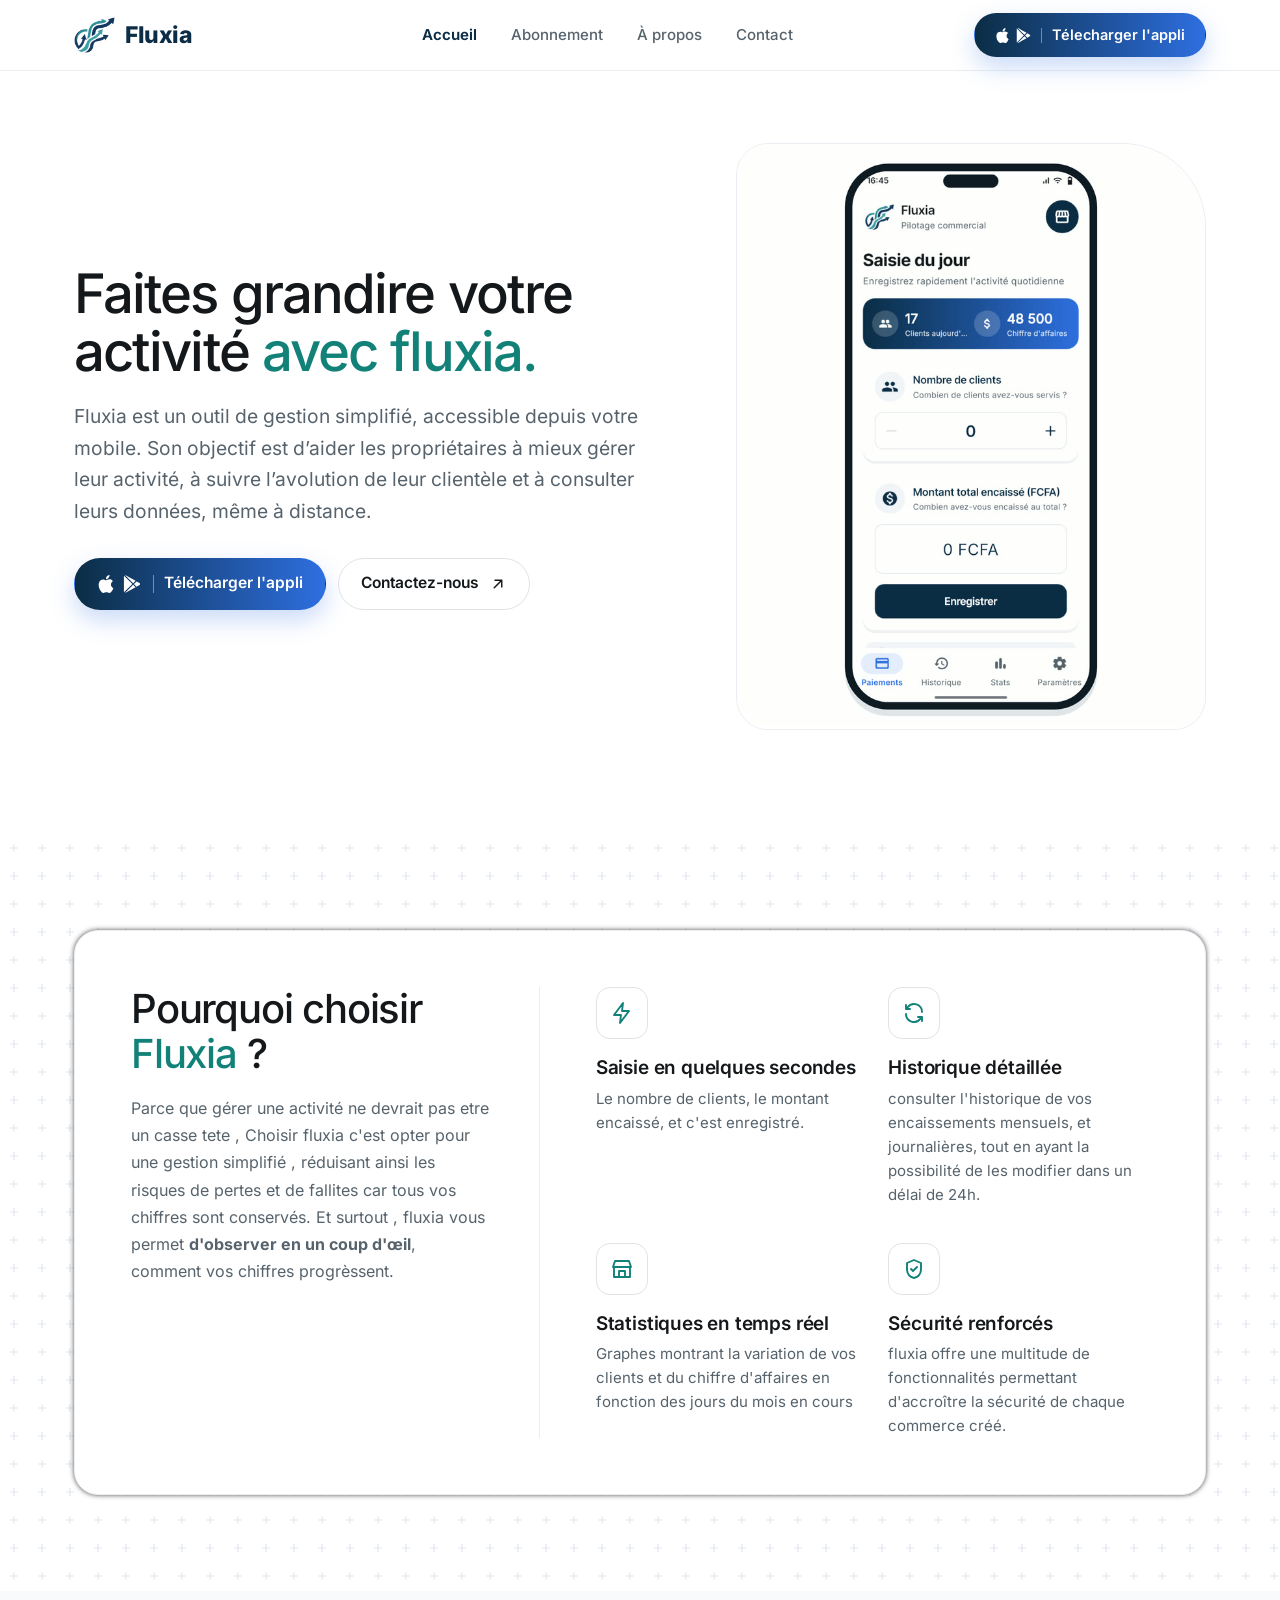
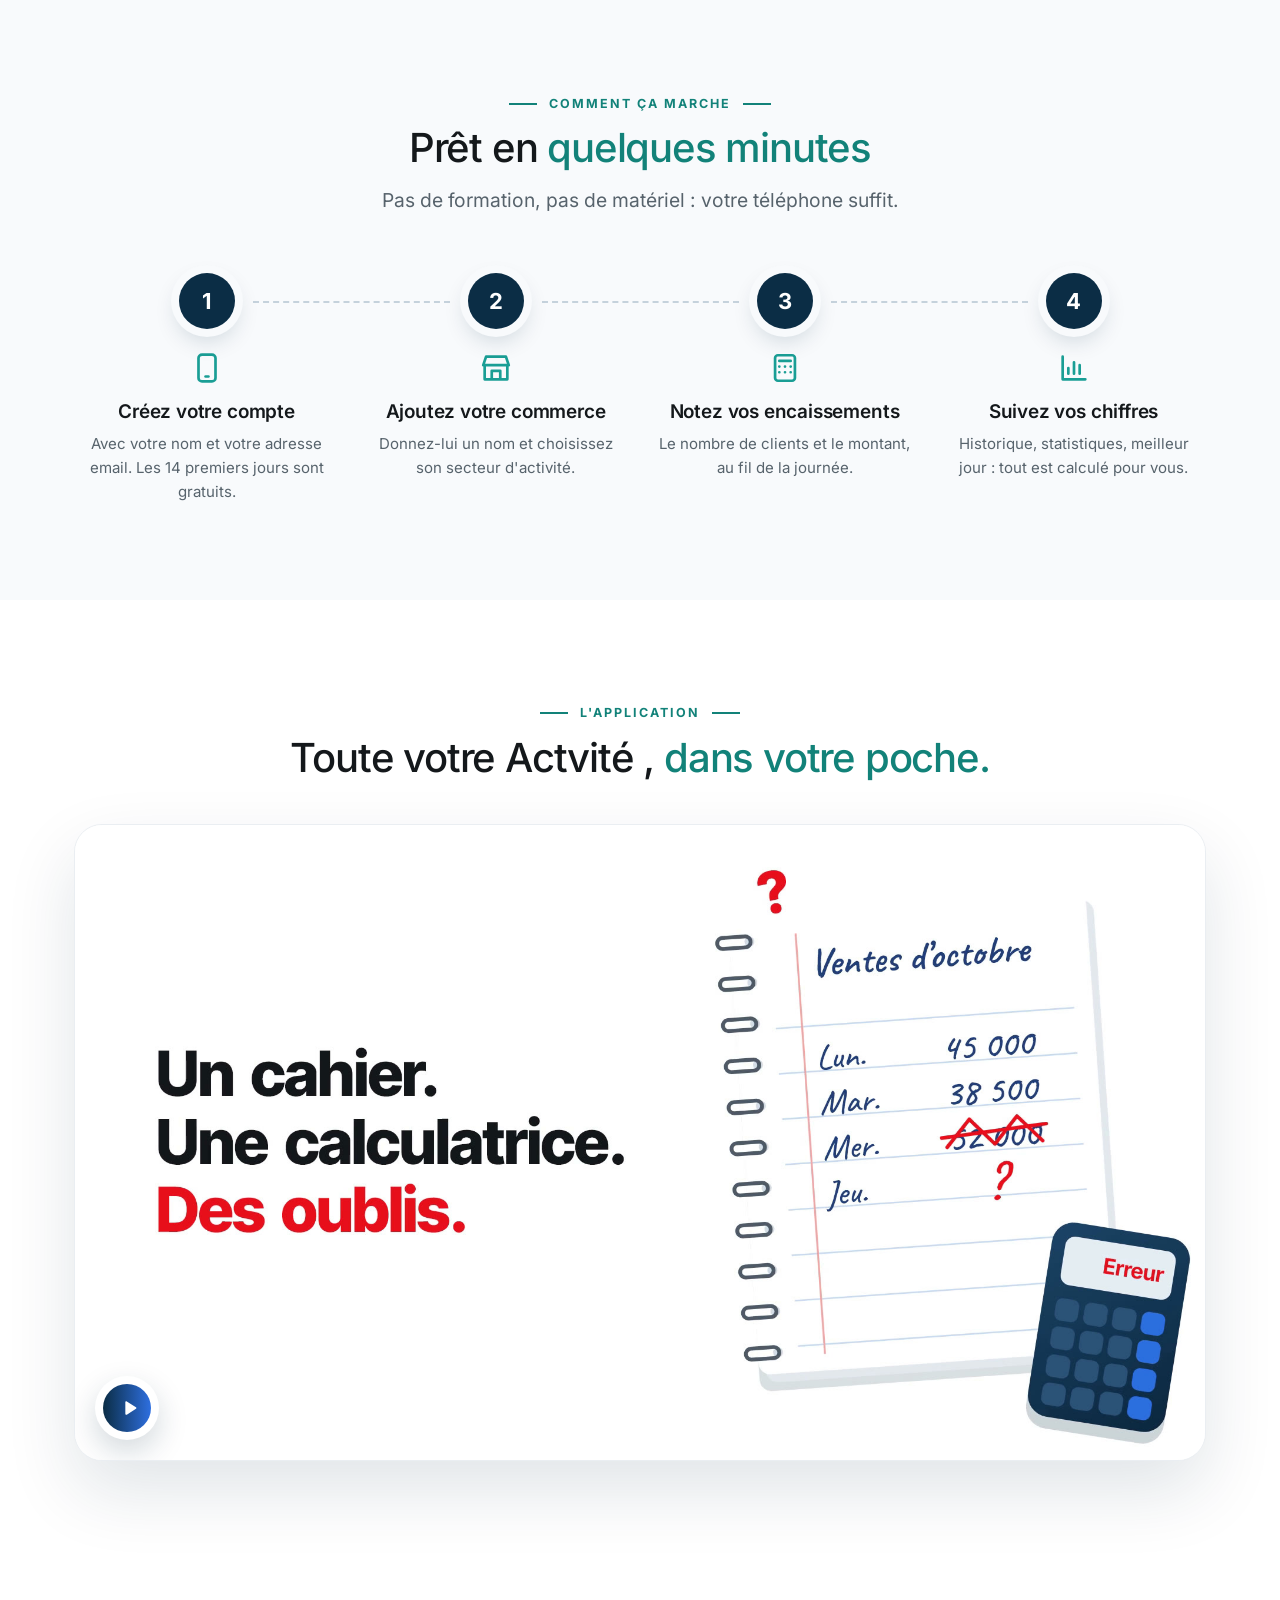
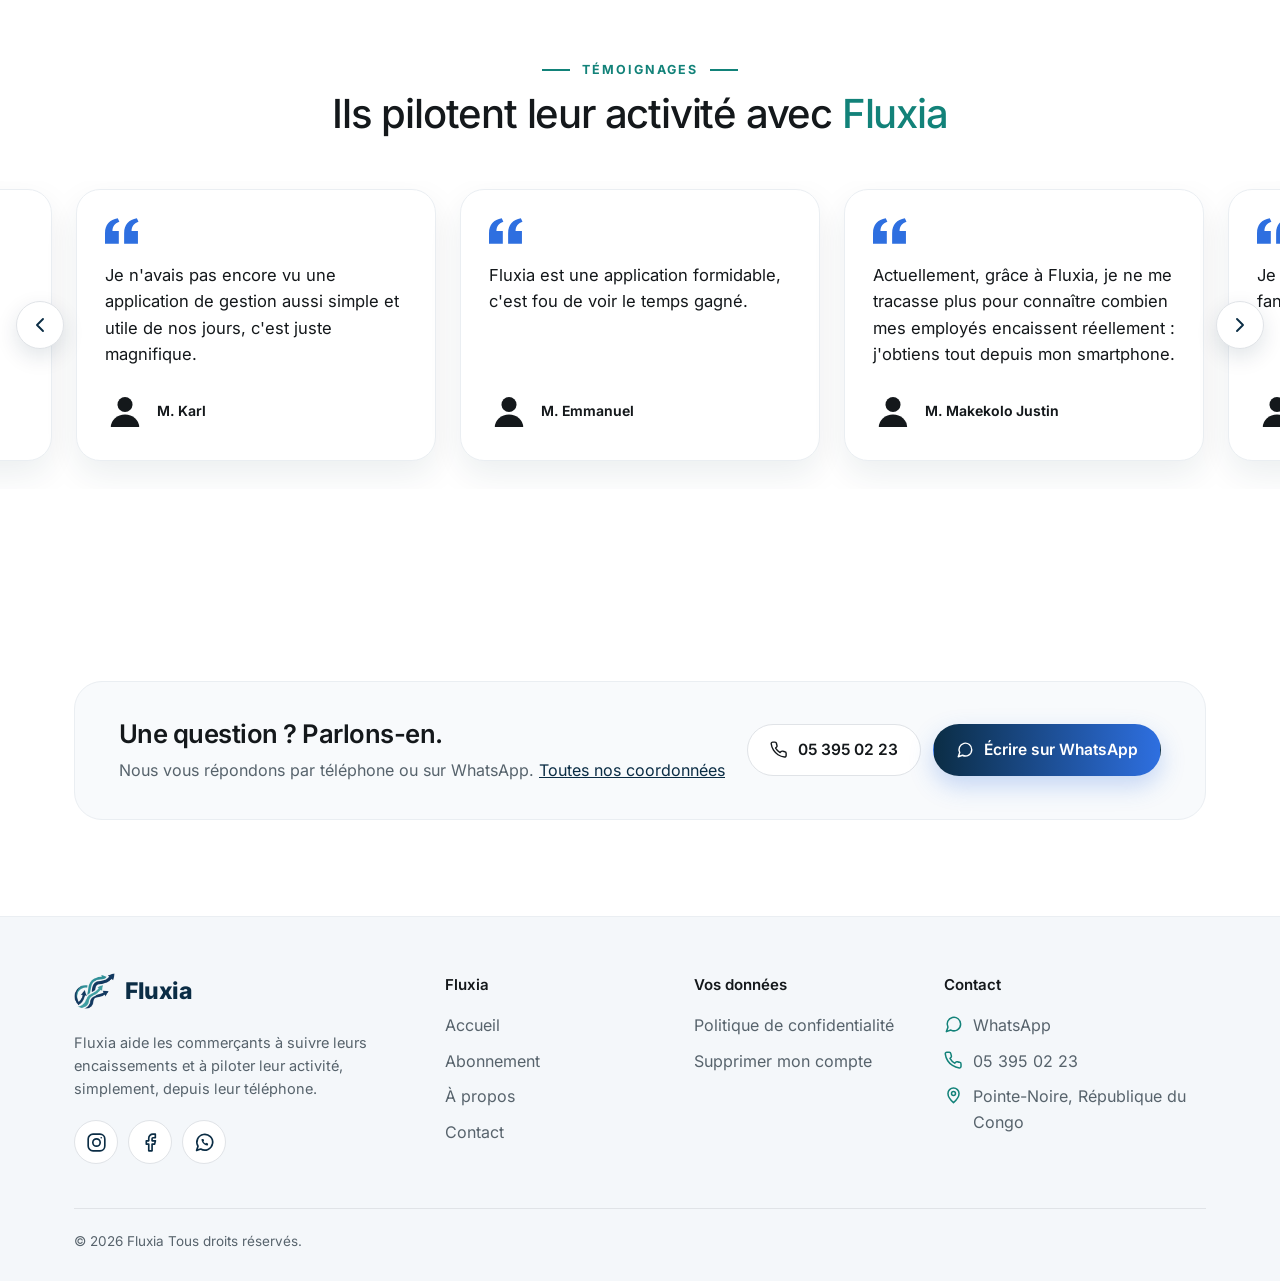
==== index.html @ 149261a7 "Add files via upload" ====
<!doctype html>
<html lang="fr">
  <head>
    <meta charset="utf-8" />
    <meta name="viewport" content="width=device-width, initial-scale=1" />
    <title>Fluxia</title>
    <meta
      name="description"
      content="Fluxia aide les commerçants du Congo à noter leurs encaissements en quelques secondes et à suivre leurs chiffres jour après jour, depuis leur téléphone. Essai gratuit de 14 jours."
    />
    <meta name="theme-color" content="#0B2D45" />
    <meta property="og:type" content="website" />
    <meta property="og:locale" content="fr_FR" />
    <meta property="og:site_name" content="Fluxia" />
    <meta
      property="og:title"
      content="Fluxia · Pilotez votre commerce en toute clarté"
    />
    <meta
      property="og:description"
      content="Notez vos encaissements en quelques secondes et suivez vos chiffres, pour tous vos commerces, depuis votre téléphone."
    />
    <link
      rel="icon"
      type="image/png"
      sizes="32x32"
      href="images/icone-32.png"
    />
    <link rel="apple-touch-icon" href="images/icone-180.png" />
    <link rel="stylesheet" href="css/style.css" />
    <script>
      document.documentElement.classList.add("js");
    </script>
    <script src="js/site.js" defer></script>
  </head>
  <body>
    <a class="lien-evitement" href="#contenu">Aller au contenu</a>

    <header class="entete" data-entete>
      <div class="conteneur entete-barre">
        <a class="marque" href="index.html" aria-label="Fluxia, accueil">
          <img src="images/logo.png" alt="" width="41" height="36" />
          <span>Fluxia</span>
        </a>
        <nav class="nav" id="menu-principal" aria-label="Menu principal">
          <ul class="nav-liens">
            <li><a href="index.html" aria-current="page">Accueil</a></li>
            <li><a href="abonnement.html">Abonnement</a></li>
            <li><a href="a-propos.html">À propos</a></li>
            <li><a href="contact.html">Contact</a></li>
          </ul>
          <div class="nav-actions">
            <a
              class="bouton bouton-plein bouton-petit"
              href="https://wa.me/242053950223?text=Bonjour%2C%20pr%C3%A9venez-moi%20quand%20l%27application%20Fluxia%20sera%20disponible%2C%20s%27il%20vous%20pla%C3%AEt."
              data-fenetre="sortie"
            >
              <span class="logos-stores" aria-hidden="true">
                <svg class="icone"><use href="#i-apple"></use></svg>
                <svg class="icone"><use href="#i-google-play"></use></svg>
              </span>
              Télecharger l'appli
            </a>
          </div>
        </nav>
        <button
          class="nav-bascule"
          type="button"
          aria-expanded="false"
          aria-controls="menu-principal"
          aria-label="Ouvrir le menu"
          data-nav-bascule
        >
          <svg class="icone icone-ouvrir" aria-hidden="true">
            <use href="#i-menu"></use>
          </svg>
          <svg class="icone icone-fermer" aria-hidden="true">
            <use href="#i-fermer"></use>
          </svg>
        </button>
      </div>
    </header>

    <main id="contenu">
      <!-- Haut de page -->
      <section class="heros">
        <div class="conteneur heros-grille">
          <div class="heros-texte" data-apparition>
            <h1 class="titre-1">
              Faites grandire votre activité
              <span class="mot-couleur">avec fluxia.</span>
            </h1>
            <p class="chapeau">
              Fluxia est un outil de gestion simplifié, accessible depuis votre
              mobile. Son objectif est d’aider les propriétaires à mieux gérer
              leur activité, à suivre l’avolution de leur clientèle et à
              consulter leurs données, même à distance.
            </p>
            <div class="heros-actions">
              <a
                class="bouton bouton-plein"
                href="https://wa.me/242053950223?text=Bonjour%2C%20pr%C3%A9venez-moi%20quand%20l%27application%20Fluxia%20sera%20disponible%2C%20s%27il%20vous%20pla%C3%AEt."
                data-fenetre="sortie"
              >
                <span class="logos-stores" aria-hidden="true">
                  <svg class="icone"><use href="#i-apple"></use></svg>
                  <svg class="icone"><use href="#i-google-play"></use></svg>
                </span>
                Télécharger l'appli
              </a>
              <a
                class="bouton bouton-contour"
                href="https://wa.me/242053950223?text=Bonjour%2C%20pr%C3%A9venez-moi%20quand%20l%27application%20Fluxia%20sera%20disponible%2C%20s%27il%20vous%20pla%C3%AEt."
                target="_blank"
                rel="noopener"
              >
                Contactez-nous
                <svg class="icone icone-petite" aria-hidden="true">
                  <use href="#i-fleche-diag"></use>
                </svg>
              </a>
            </div>
          </div>

          <div class="heros-visuel" data-apparition style="--delai: 3">
            <!-- Vidéo de démonstration : les vrais écrans de Fluxia, avec un
               commerce et des montants d'exemple. -->
            <div class="cadre-image cadre-video">
              <video
                class="video-demo"
                autoplay
                muted
                loop
                playsinline
                preload="metadata"
                poster="images/video-affiche.jpg"
                width="720"
                height="900"
                data-video-demo
                aria-label="Démonstration de Fluxia : enregistrer un paiement, puis le retrouver dans l'historique"
              >
                <source src="videos/fluxia-demo.mp4" type="video/mp4" />
              </video>
            </div>
          </div>
        </div>
      </section>

      <!-- Pourquoi Fluxia ? -->
      <section class="section motif-croix" id="fonctionnalites">
        <div class="conteneur">
          <div class="carte promesse" data-apparition>
            <div class="promesse-texte">
              <h2 class="titre-2">
                Pourquoi choisir <span class="mot-couleur">Fluxia</span>&nbsp;?
              </h2>
              <p>
                Parce que gérer une activité ne devrait pas etre un casse tete ,
                Choisir fluxia c'est opter pour une gestion simplifié ,
                réduisant ainsi les risques de pertes et de fallites car tous
                vos chiffres sont conservés. Et surtout , fluxia vous permet
                <strong>d'observer en un coup d'œil</strong>, comment vos
                chiffres progrèssent.
              </p>
            </div>
            <div class="avantages">
              <div class="avantage">
                <span class="icone-carre"
                  ><svg class="icone" aria-hidden="true">
                    <use href="#i-eclair"></use></svg
                ></span>
                <h3 class="titre-3">Saisie en quelques secondes</h3>
                <p>
                  Le nombre de clients, le montant encaissé, et c'est
                  enregistré.
                </p>
              </div>
              <div class="avantage">
                <span class="icone-carre"
                  ><svg class="icone" aria-hidden="true">
                    <use href="#i-synchro"></use></svg
                ></span>
                <h3 class="titre-3">Historique détaillée</h3>
                <p>
                  consulter l'historique de vos encaissements mensuels, et
                  journalières, tout en ayant la possibilité de les modifier
                  dans un délai de 24h.
                </p>
              </div>
              <div class="avantage">
                <span class="icone-carre"
                  ><svg class="icone" aria-hidden="true">
                    <use href="#i-boutique"></use></svg
                ></span>
                <h3 class="titre-3">Statistiques en temps réel</h3>
                <p>
                  Graphes montrant la variation de vos clients et du chiffre
                  d'affaires en fonction des jours du mois en cours
                </p>
              </div>
              <div class="avantage">
                <span class="icone-carre"
                  ><svg class="icone" aria-hidden="true">
                    <use href="#i-bouclier"></use></svg
                ></span>
                <h3 class="titre-3">Sécurité renforcés</h3>
                <p>
                  fluxia offre une multitude de fonctionnalités permettant
                  d'accroître la sécurité de chaque commerce créé.
                </p>
              </div>
            </div>
          </div>
        </div>
      </section>

      <!-- Comment ça marche -->
      <section class="section section--claire" id="comment-ca-marche">
        <div class="conteneur">
          <div class="entete-section" data-apparition>
            <p class="surtitre surtitre--centre">Comment ça marche</p>
            <h2 class="titre-2">
              Prêt en <span class="mot-couleur">quelques minutes</span>
            </h2>
            <p class="chapeau">
              Pas de formation, pas de matériel&nbsp;: votre téléphone suffit.
            </p>
          </div>
          <ol class="etapes">
            <li class="etape" data-apparition style="--delai: 0">
              <span class="etape-numero">1</span>
              <svg class="icone" aria-hidden="true">
                <use href="#i-smartphone"></use>
              </svg>
              <h3 class="titre-3">Créez votre compte</h3>
              <p>
                Avec votre nom et votre adresse email. Les 14 premiers jours
                sont gratuits.
              </p>
            </li>
            <li class="etape" data-apparition style="--delai: 1">
              <span class="etape-numero">2</span>
              <svg class="icone" aria-hidden="true">
                <use href="#i-boutique"></use>
              </svg>
              <h3 class="titre-3">Ajoutez votre commerce</h3>
              <p>Donnez-lui un nom et choisissez son secteur d'activité.</p>
            </li>
            <li class="etape" data-apparition style="--delai: 2">
              <span class="etape-numero">3</span>
              <svg class="icone" aria-hidden="true">
                <use href="#i-calcul"></use>
              </svg>
              <h3 class="titre-3">Notez vos encaissements</h3>
              <p>Le nombre de clients et le montant, au fil de la journée.</p>
            </li>
            <li class="etape" data-apparition style="--delai: 3">
              <span class="etape-numero">4</span>
              <svg class="icone" aria-hidden="true">
                <use href="#i-graphique"></use>
              </svg>
              <h3 class="titre-3">Suivez vos chiffres</h3>
              <p>
                Historique, statistiques, meilleur jour&nbsp;: tout est calculé
                pour vous.
              </p>
            </li>
          </ol>
        </div>
      </section>

      <!-- L'application -->
      <section class="section" id="application">
        <div class="conteneur">
          <div class="entete-section" data-apparition>
            <p class="surtitre surtitre--centre">L'application</p>
            <h2 class="titre-2">
              Toute votre Actvité ,
              <span class="mot-couleur">dans votre poche.</span>
            </h2>
          </div>

          <!-- Vidéo de présentation (52 s, avec le son) : le problème du
               cahier de caisse, puis toutes les fonctions de Fluxia. Elle ne
               se charge et ne démarre
               qu'au toucher du bouton ; le lecteur du navigateur prend
               ensuite le relais (pause, son, plein écran). -->
          <div class="lecteur" data-lecteur data-apparition>
            <video
              class="lecteur-video"
              controls
              preload="none"
              playsinline
              poster="images/presentation-affiche.jpg"
              width="1280"
              height="720"
              aria-label="Vidéo de présentation de Fluxia, 52 secondes, avec le son"
            >
              <source src="videos/video_fluxia.mp4" type="video/mp4" />
            </video>
            <button
              class="lecteur-lancer"
              type="button"
              aria-label="Lire la vidéo de présentation, 52 secondes, avec le son"
            >
              <span class="lecteur-pastille" aria-hidden="true">
                <span class="lecteur-rond">
                  <svg viewBox="0 0 24 24" focusable="false">
                    <path
                      d="M8 5.6v12.8c0 .8.9 1.3 1.6.9l10-6.4c.6-.4.6-1.3 0-1.7l-10-6.4C8.9 4.3 8 4.8 8 5.6z"
                    />
                  </svg>
                </span>
              </span>
            </button>
          </div>
        </div>
      </section>

      <!-- Témoignages : les avis de commerçants qui utilisent Fluxia, qui
           défilent. Pour ajouter un avis, copiez un élément « temoignage » de
           la liste : le défilement s'adapte tout seul. Les flèches, à gauche et
           à droite, font venir l'avis précédent ou suivant. Uniquement de
           vrais avis, donnés avec l'accord du client. -->
      <section class="section" id="temoignages">
        <div class="conteneur">
          <div class="entete-section" data-apparition>
            <p class="surtitre surtitre--centre">Témoignages</p>
            <h2 class="titre-2">
              Ils pilotent leur activité avec
              <span class="mot-couleur">Fluxia</span>
            </h2>
          </div>
        </div>

        <div class="defile-cadre" data-defile data-apparition>
          <div class="defile">
            <ul class="defile-piste" id="liste-temoignages">
              <li class="temoignage">
                <figure>
                  <svg
                    class="temoignage-guillemet"
                    viewBox="0 0 32 24"
                    aria-hidden="true"
                  >
                    <path
                      d="M0 24V14C0 6 4.5 1.3 12 0l1.5 3.4C9 5 7.2 7.9 7 12h6v12H0zm18 0V14c0-8 4.5-12.7 12-14l1.5 3.4C27 5 25.2 7.9 25 12h6v12H18z"
                    />
                  </svg>
                  <blockquote>
                    <p>
                      Fluxia est une application formidable, c'est fou de voir le
                      temps gagné.
                    </p>
                  </blockquote>
                  <figcaption class="temoignage-auteur">
                    <svg
                      class="temoignage-personne"
                      viewBox="0 0 24 24"
                      aria-hidden="true"
                    >
                      <circle cx="12" cy="7.5" r="4.5" />
                      <path d="M3.5 21a8.5 7.5 0 0 1 17 0z" />
                    </svg>
                    <strong>M. Emmanuel</strong>
                  </figcaption>
                </figure>
              </li>
              <li class="temoignage">
                <figure>
                  <svg
                    class="temoignage-guillemet"
                    viewBox="0 0 32 24"
                    aria-hidden="true"
                  >
                    <path
                      d="M0 24V14C0 6 4.5 1.3 12 0l1.5 3.4C9 5 7.2 7.9 7 12h6v12H0zm18 0V14c0-8 4.5-12.7 12-14l1.5 3.4C27 5 25.2 7.9 25 12h6v12H18z"
                    />
                  </svg>
                  <blockquote>
                    <p>
                      Actuellement, grâce à Fluxia, je ne me tracasse plus pour
                      connaître combien mes employés encaissent réellement&nbsp;:
                      j'obtiens tout depuis mon smartphone.
                    </p>
                  </blockquote>
                  <figcaption class="temoignage-auteur">
                    <svg
                      class="temoignage-personne"
                      viewBox="0 0 24 24"
                      aria-hidden="true"
                    >
                      <circle cx="12" cy="7.5" r="4.5" />
                      <path d="M3.5 21a8.5 7.5 0 0 1 17 0z" />
                    </svg>
                    <strong>M. Makekolo Justin</strong>
                  </figcaption>
                </figure>
              </li>
              <li class="temoignage">
                <figure>
                  <svg
                    class="temoignage-guillemet"
                    viewBox="0 0 32 24"
                    aria-hidden="true"
                  >
                    <path
                      d="M0 24V14C0 6 4.5 1.3 12 0l1.5 3.4C9 5 7.2 7.9 7 12h6v12H0zm18 0V14c0-8 4.5-12.7 12-14l1.5 3.4C27 5 25.2 7.9 25 12h6v12H18z"
                    />
                  </svg>
                  <blockquote>
                    <p>
                      Je n'ai rien d'autre à rajouter&nbsp;: juste fantastique.
                    </p>
                  </blockquote>
                  <figcaption class="temoignage-auteur">
                    <svg
                      class="temoignage-personne"
                      viewBox="0 0 24 24"
                      aria-hidden="true"
                    >
                      <circle cx="12" cy="7.5" r="4.5" />
                      <path d="M3.5 21a8.5 7.5 0 0 1 17 0z" />
                    </svg>
                    <strong>M. Mberi André</strong>
                  </figcaption>
                </figure>
              </li>
              <li class="temoignage">
                <figure>
                  <svg
                    class="temoignage-guillemet"
                    viewBox="0 0 32 24"
                    aria-hidden="true"
                  >
                    <path
                      d="M0 24V14C0 6 4.5 1.3 12 0l1.5 3.4C9 5 7.2 7.9 7 12h6v12H0zm18 0V14c0-8 4.5-12.7 12-14l1.5 3.4C27 5 25.2 7.9 25 12h6v12H18z"
                    />
                  </svg>
                  <blockquote>
                    <p>
                      Je n'avais pas encore vu une application de gestion aussi
                      simple et utile de nos jours, c'est juste magnifique.
                    </p>
                  </blockquote>
                  <figcaption class="temoignage-auteur">
                    <svg
                      class="temoignage-personne"
                      viewBox="0 0 24 24"
                      aria-hidden="true"
                    >
                      <circle cx="12" cy="7.5" r="4.5" />
                      <path d="M3.5 21a8.5 7.5 0 0 1 17 0z" />
                    </svg>
                    <strong>M. Karl</strong>
                  </figcaption>
                </figure>
              </li>
            </ul>
          </div>
          <button
            class="defile-fleche defile-fleche--precedent"
            type="button"
            aria-controls="liste-temoignages"
            aria-label="Témoignage précédent"
            data-defile-precedent
            hidden
          >
            <svg class="icone" aria-hidden="true">
              <use href="#i-chevron-gauche"></use>
            </svg>
          </button>
          <button
            class="defile-fleche defile-fleche--suivant"
            type="button"
            aria-controls="liste-temoignages"
            aria-label="Témoignage suivant"
            data-defile-suivant
            hidden
          >
            <svg class="icone" aria-hidden="true">
              <use href="#i-chevron-droite"></use>
            </svg>
          </button>
        </div>
      </section>

      <!-- Une question ? -->
      <section class="section">
        <div class="conteneur">
          <div class="bandeau-contact" data-apparition>
            <div>
              <h2>Une question&nbsp;? Parlons-en.</h2>
              <p>
                Nous vous répondons par téléphone ou sur WhatsApp.
                <a href="contact.html">Toutes nos coordonnées</a>
              </p>
            </div>
            <div class="bandeau-contact-actions">
              <a class="bouton bouton-contour" href="tel:+242053950223">
                <svg class="icone icone-petite" aria-hidden="true">
                  <use href="#i-appel"></use>
                </svg>
                05&nbsp;395&nbsp;02&nbsp;23
              </a>
              <a
                class="bouton bouton-plein"
                href="https://wa.me/242053950223?text=Bonjour%2C%20j%27ai%20une%20question%20sur%20Fluxia."
                target="_blank"
                rel="noopener"
              >
                <svg class="icone icone-petite" aria-hidden="true">
                  <use href="#i-message"></use>
                </svg>
                Écrire sur WhatsApp
              </a>
            </div>
          </div>
        </div>
      </section>
    </main>

    <footer class="pied">
      <div class="conteneur">
        <div class="pied-grille">
          <div>
            <a class="marque" href="index.html" aria-label="Fluxia, accueil">
              <img src="images/logo.png" alt="" width="41" height="36" />
              <span>Fluxia</span>
            </a>
            <p class="pied-description">
              Fluxia aide les commerçants à suivre leurs encaissements et à
              piloter leur activité, simplement, depuis leur téléphone.
            </p>
            <ul
              class="pied-reseaux"
              aria-label="Fluxia sur les réseaux sociaux"
            >
              <!-- Adresses à venir : remplacer href="#" par l'adresse de la page, et retirer data-reseau-a-venir. -->
              <li>
                <a href="#" data-reseau-a-venir>
                  <svg class="icone" aria-hidden="true">
                    <use href="#i-instagram"></use>
                  </svg>
                  <span class="visuellement-cache">Fluxia sur Instagram</span>
                </a>
              </li>
              <li>
                <a href="#" data-reseau-a-venir>
                  <svg class="icone" aria-hidden="true">
                    <use href="#i-facebook"></use>
                  </svg>
                  <span class="visuellement-cache">Fluxia sur Facebook</span>
                </a>
              </li>
              <li>
                <a href="https://wa.me/242053950223">
                  <svg class="icone" aria-hidden="true">
                    <use href="#i-whatsapp"></use>
                  </svg>
                  <span class="visuellement-cache">Fluxia sur WhatsApp</span>
                </a>
              </li>
            </ul>
          </div>
          <div>
            <h2>Fluxia</h2>
            <ul>
              <li><a href="index.html">Accueil</a></li>
              <li><a href="abonnement.html">Abonnement</a></li>
              <li><a href="a-propos.html">À propos</a></li>
              <li><a href="contact.html">Contact</a></li>
            </ul>
          </div>
          <div>
            <h2>Vos données</h2>
            <ul>
              <li>
                <a href="politique-confidentialite.html"
                  >Politique de confidentialité</a
                >
              </li>
              <li>
                <a href="suppression-compte.html">Supprimer mon compte</a>
              </li>
            </ul>
          </div>
          <div>
            <h2>Contact</h2>
            <ul class="pied-contact">
              <li>
                <svg class="icone" aria-hidden="true">
                  <use href="#i-message"></use></svg
                ><a href="https://wa.me/242053950223">WhatsApp</a>
              </li>
              <li>
                <svg class="icone" aria-hidden="true">
                  <use href="#i-appel"></use></svg
                ><a href="tel:+242053950223">05&nbsp;395&nbsp;02&nbsp;23</a>
              </li>
              <li>
                <svg class="icone" aria-hidden="true">
                  <use href="#i-position"></use></svg
                ><span>Pointe-Noire, République du Congo</span>
              </li>
            </ul>
          </div>
        </div>
        <div class="pied-bas">
          <p>© <span data-annee></span> Fluxia Tous droits réservés.</p>
        </div>
      </div>
    </footer>
  </body>
</html>
---- css/style.css ----
/* ==========================================================================
   Fluxia : style du site vitrine.
   Mise en page inspirée du site de Mova, couleurs de l'application
   (lib/core/theme/app_colors.dart). Titres et textes en Inter, comme sur le
   site de Mova. Pensé d'abord pour le téléphone.
   ========================================================================== */

/* Polices hébergées dans le site : aucune requête vers Google. */
@font-face {
  font-family: "Inter";
  src: url("../polices/inter.woff2") format("woff2");
  font-weight: 400 800;
  font-style: normal;
  font-display: swap;
}

@font-face {
  font-family: "Inter Tight";
  src: url("../polices/inter-tight.woff2") format("woff2");
  font-weight: 500 800;
  font-style: normal;
  font-display: swap;
}

/* --------------------------------------------------------------------------
   Couleurs et mesures
   -------------------------------------------------------------------------- */
:root {
  --marine:   #0B2D45;        /* bleu marine de l'application */
  --marine-survol: #12405F;
  --sarcelle:  #1A9E95;      /* sarcelle de l'application (décors, icônes) */
  --sarcelle-texte: #128279;  /* sarcelle foncée, lisible en texte sur blanc */
  --menthe: #D5FBF7;
  --menthe-pale: #ECFAF8;
  --fond: #F4F7FA;
  --fond-clair: #F8FAFC;
  --blanc: #FFFFFF;
  --texte: #14181B;
  --texte-doux: #57636C;
  --texte-legal: #2F3A43;
  --bordure: #E0E3E7;
  --bordure-douce: #EAEEF2;
  --bientot-fond: #FFF4E5;
  --bientot-texte: #9A5B00;
  --erreur: #B3261E;

  /* Bleu des cartes de l'application (« Saisie du jour », « Résumé du
     jour »…) : un dégradé horizontal du bleu nuit au bleu vif
     (lib/core/theme/app_colors.dart). Les boutons du site le reprennent. */
  --bleu-vif: #2E6FE0;
  --degrade-app: linear-gradient(90deg, #0B2D45 0%, #2E6FE0 100%);

  --ombre-carte: 0 4px 24px rgba(11, 45, 69, 0.06);
  --ombre-forte: 0 24px 60px rgba(11, 45, 69, 0.16);
  --ombre-bouton: 0 10px 24px rgba(46, 111, 224, 0.26);

  /* Les titres sont en Inter, comme ceux du site de Mova. */
  --police-titre: "Inter", system-ui, -apple-system, "Segoe UI", Roboto, Arial, sans-serif;
  --police-texte: "Inter", system-ui, -apple-system, "Segoe UI", Roboto, Arial, sans-serif;

  --largeur: 1180px;
  --hauteur-entete: 70px;
}

/* --------------------------------------------------------------------------
   Base
   -------------------------------------------------------------------------- */
*,
*::before,
*::after {
  box-sizing: border-box;
}

html {
  -webkit-text-size-adjust: 100%;
  scroll-behavior: smooth;
  scroll-padding-top: calc(var(--hauteur-entete) + 16px);
}

body {
  font-family: system-ui, -apple-system, BlinkMacSystemFont, 'Segoe UI', Roboto, Oxygen, Ubuntu, Cantarell, 'Open Sans', 'Helvetica Neue', sans-serif;
  margin: 0;
  background: var(--blanc);
  color: var(--texte);
  font: 400 16px/1.6 var(--police-texte);
  -webkit-font-smoothing: antialiased;
  text-rendering: optimizeLegibility;
}

img,
svg {
  display: block;
  max-width: 100%;
}

a {
  color: var(--marine);
}

p {
  margin: 0 0 1em;
}

h1,
h2,
h3,
h4 {
  margin: 0;
  font-family: var(--police-titre);
  font-weight: 600;
  color: var(--texte);
  letter-spacing: -0.02em;
}

:focus-visible{
  outline: 3px solid var(--sarcelle);
  outline-offset: 3px;
  border-radius: 6px;
}

.visuellement-cache {
  position: absolute !important;
  width: 1px;
  height: 1px;
  margin: -1px;
  overflow: hidden;
  clip: rect(0 0 0 0);
  white-space: nowrap;
  border: 0;
}

.lien-evitement {
  position: absolute;
  left: 12px;
  top: -64px;
  z-index: 100;
  padding: 10px 16px;
  border-radius: 10px;
  background: var(--marine);
  color: var(--blanc);
  font-weight: 600;
  text-decoration: none;
}

.lien-evitement:focus {
  top: 12px;
}

/* Icônes (dessins au trait, voir js/site.js). */
.icone {
  width: 24px;
  height: 24px;
  flex: none;
  fill: none;
  stroke: currentColor;
  stroke-width: 1.9;
  stroke-linecap: round;
  stroke-linejoin: round;
}

.icone-petite {
  width: 18px;
  height: 18px;
}

/* --------------------------------------------------------------------------
   Mise en page
   -------------------------------------------------------------------------- */
.conteneur {
  width: 100%;
  max-width: var(--largeur);
  margin: 0 auto;
  padding: 0 16px;
}

.conteneur--etroit {
  max-width: 860px;
}

.section {
  padding: 64px 0;
}

.section--claire {
  background: var(--fond-clair);
}

.section--fond {
  background: var(--fond);
}

/* Petites croix grises, comme autour de la carte « Notre promesse » de Mova. */
.motif-croix {
  background-color: var(--blanc);
  background-image: url("data:image/svg+xml,%3Csvg xmlns='http://www.w3.org/2000/svg' width='28' height='28'%3E%3Cpath d='M14 10v8M10 14h8' stroke='%23E2E8EE' stroke-width='1.2'/%3E%3C/svg%3E");
}

.motif-points {
  background-image: radial-gradient(#DCE3EA 1px, transparent 1px);
  background-size: 22px 22px;
}

.grille-2,
.grille-3,
.grille-4 {
  display: grid;
  gap: 20px;
}

@media (min-width: 640px) {
  .conteneur {
    padding: 0 24px;
  }

  .grille-2,
  .grille-3,
  .grille-4 {
    grid-template-columns: 1fr 1fr;
  }
}

@media (min-width: 960px) {
  .section {
    padding: 96px 0;
  }

  .grille-3 {
    grid-template-columns: repeat(3, 1fr);
    gap: 24px;
  }

  .grille-4 {
    grid-template-columns: repeat(4, 1fr);
    gap: 24px;
  }
}

/* --------------------------------------------------------------------------
   Textes
   -------------------------------------------------------------------------- */
.badge {
  display: inline-flex;
  align-items: center;
  gap: 8px;
  margin: 0 0 22px;
  padding: 8px 14px;
  border: 1px solid var(--bordure);
  border-radius: 999px;
  background: var(--blanc);
  color: var(--sarcelle-texte);
  font: 700 11.5px/1.2 var(--police-texte);
  letter-spacing: 0.14em;
  text-transform: uppercase;
}

.badge::before {
  content: "";
  width: 7px;
  height: 7px;
  border-radius: 50%;
  background: var(--sarcelle);
}

/* Sur-titre précédé d'un trait : « —— NOTRE PROMESSE ». */
.surtitre {
  display: inline-flex;
  align-items: center;
  gap: 12px;
  margin: 0 0 14px;
  color: var(--sarcelle-texte);
  font: 700 12.5px/1.3 var(--police-texte);
  letter-spacing: 0.16em;
  text-transform: uppercase;
}

.surtitre::before,
.surtitre--centre::after {
  content: "";
  width: 28px;
  height: 2px;
  flex: none;
  background: currentColor;
}

/* Les titres reprennent ceux du site de Mova : Inter de graisse moyenne
   (500) aux lettres resserrées pour les grands titres, Inter demi-gras (600)
   pour les sous-titres. */
.titre-1 {
  font-size: clamp(2.15rem, 1.45rem + 3vw, 3.4rem);
  font-weight: 500;
  line-height: 1.08;
  letter-spacing: -0.035em;
}

.titre-2 {
  font-size: clamp(1.75rem, 1.3rem + 1.8vw, 2.5rem);
  font-weight: 500;
  line-height: 1.12;
  letter-spacing: -0.03em;
}

.titre-3 {
  font-size: 1.18rem;
  font-weight: 600;
  line-height: 1.35;
  letter-spacing: -0.01em;
}

.mot-couleur {
  color: var(--sarcelle-texte);
}

/* Lettres creuses, comme « autrement » chez Mova. */
.mot-creux {
  color: transparent;
  -webkit-text-stroke: 1.6px var(--marine);
}

@supports not (-webkit-text-stroke: 1px black) {
  .mot-creux {
    color: var(--sarcelle-texte);
  }
}

.chapeau {
  margin: 0;
  color: var(--texte-doux);
  font-size: clamp(1.05rem, 0.98rem + 0.35vw, 1.2rem);
  line-height: 1.65;
}

.texte-doux {
  color: var(--texte-doux);
}

.entete-section {
  max-width: 720px;
  margin: 0 auto;
  text-align: center;
}

.entete-section .chapeau {
  margin-top: 14px;
}

.lien-fleche {
  display: inline-flex;
  align-items: center;
  gap: 8px;
  color: var(--marine);
  font-weight: 600;
  text-decoration: none;
}

.lien-fleche .icone {
  width: 18px;
  height: 18px;
  transition: transform 0.2s;
}

.lien-fleche:hover {
  color: var(--sarcelle-texte);
}

.lien-fleche:hover .icone {
  transform: translateX(3px);
}

/* --------------------------------------------------------------------------
   Boutons
   -------------------------------------------------------------------------- */
.bouton {
  display: inline-flex;
  align-items: center;
  justify-content: center;
  gap: 10px;
  min-height: 52px;
  padding: 0 22px;
  border: 1.5px solid transparent;
  border-radius: 999px;
  font: 600 15.5px/1.2 var(--police-texte);
  text-align: center;
  text-decoration: none;
  cursor: pointer;
  transition: transform 0.2s, box-shadow 0.2s, background-color 0.2s, border-color 0.2s, color 0.2s, filter 0.2s;
}

/* Le bleu des cartes de l'application. */
.bouton-plein {
  background: var(--degrade-app);
  color: var(--blanc);
  box-shadow: var(--ombre-bouton);
}

.bouton-plein:hover {
  filter: brightness(1.1);
  transform: translateY(-1px);
}

.bouton-contour {
  background: var(--blanc);
  color: var(--texte);
  border-color: var(--bordure);
}

.bouton-contour:hover {
  border-color: var(--marine);
  background-color:#1A9E95;
  color: white;

}

.bouton-blanc {
  background: var(--blanc);
  color: var(--marine);
}

.bouton-petit {
  min-height: 44px;
  padding: 0 20px;
  font-size: 14.5px;
}

.bouton-bloc {
  width: 100%;
}

/* « Télécharger l'application » : les logos de l'App Store et de Google
   Play, séparés du texte par un fin trait. */
.logos-stores {
  display: inline-flex;
  align-items: center;
  gap: 8px;
  padding-right: 12px;
  border-right: 1px solid rgba(255, 255, 255, 0.4);
}

.logos-stores .icone {
  width: 18px;
  height: 18px;
}

.bouton-petit .logos-stores {
  gap: 6px;
  padding-right: 10px;
}

.bouton-petit .logos-stores .icone {
  width: 15px;
  height: 15px;
}

.etiquette-bientot {
  display: inline-flex;
  align-items: center;
  gap: 6px;
  padding: 6px 12px;
  border-radius: 9px;
  background: var(--bientot-fond);
  color: var(--bientot-texte);
  font: 700 12px/1.2 var(--police-texte);
  letter-spacing: 0.03em;
}

/* Même forme, en menthe : « 14 jours d'essai gratuit », « En continu ». */
.etiquette-bientot--menthe {
  background: var(--menthe-pale);
  color: var(--sarcelle-texte);
}

/* --------------------------------------------------------------------------
   En-tête et menu
   -------------------------------------------------------------------------- */
.entete {
  position: sticky;
  top: 0;
  z-index: 50;
  background: rgba(255, 255, 255, 0.92);
  border-bottom: 1px solid var(--bordure-douce);
  -webkit-backdrop-filter: blur(12px);
  backdrop-filter: blur(12px);
}

.entete-barre {
  position: relative;
  display: flex;
  align-items: center;
  justify-content: space-between;
  min-height: var(--hauteur-entete);
}

.marque {
  display: inline-flex;
  align-items: center;
  gap: 10px;
  color: var(--marine);
  text-decoration: none;
}

.marque img {
  width: 41px;
  height: 36px;
}

.marque span {
  font: 800 23px/1 var(--police-titre);
  letter-spacing: -0.02em;
}

.nav-bascule {
  display: inline-grid;
  place-items: center;
  width: 46px;
  height: 46px;
  border: 1px solid var(--bordure);
  border-radius: 14px;
  background: var(--blanc);
  color: var(--marine);
  cursor: pointer;
}

.nav-bascule .icone-fermer,
.entete[data-menu-ouvert] .nav-bascule .icone-ouvrir {
  display: none;
}

.entete[data-menu-ouvert] .nav-bascule .icone-fermer {
  display: block;
}

.nav {
  display: none;
}

.nav-liens {
  list-style: none;
  margin: 0;
  padding: 0;
}

.nav-liens a {
  display: flex;
  align-items: center;
  min-height: 48px;
  color: var(--texte-doux);
  font-weight: 500;
  text-decoration: none;
}

.nav-liens a:hover,
.nav-liens a[aria-current="page"] {
  color: var(--marine);
}

.nav-liens a[aria-current="page"] {
  font-weight: 650;
}
.nav-actions {
  display: flex;
  flex-direction: column;
  gap: 12px;
}
/* Menu ouvert sur téléphone : un panneau sous l'en-tête. */
.entete[data-menu-ouvert] .nav {
  display: block;
  position: absolute;
  top: 100%;
  left: 0;
  right: 0;
  padding: 8px 16px 20px;
  background: var(--blanc);
  border-bottom: 1px solid var(--bordure-douce);
  box-shadow: 0 18px 30px rgba(11, 45, 69, 0.1);
}

.entete[data-menu-ouvert] .nav-liens li + li {
  border-top: 1px solid var(--bordure-douce);
}

.entete[data-menu-ouvert] .nav-actions {
  margin-top: 8px;
}

/* Sans JavaScript, le menu reste affiché sous le logo. */
html:not(.js) .nav-bascule {
  display: none;
}

html:not(.js) .entete-barre {
  flex-wrap: wrap;
}

html:not(.js) .nav {
  display: block;
  width: 100%;
  padding-bottom: 16px;
}

@media (min-width: 1000px) {
  .nav-bascule,
  html:not(.js) .nav-bascule {
    display: none;
  }

  .nav,
  html:not(.js) .nav,
  .entete[data-menu-ouvert] .nav {
    position: static;
    display: flex;
    flex: 1;
    align-items: center;
    justify-content: space-between;
    width: auto;
    margin-left: 48px;
    padding: 0;
    background: none;
    border: 0;
    box-shadow: none;
  }

  .nav-liens {
    display: flex;
    gap: 34px;
    margin: 0 auto;
  }

  .entete[data-menu-ouvert] .nav-liens li + li {
    border-top: 0;
  }

  .entete[data-menu-ouvert] .nav-actions {
    margin-top: 0;
  }

  .nav-liens a {
    min-height: auto;
    font-size: 15px;
  }

  .nav-actions {
    flex-direction: row;
    align-items: center;
    gap: 24px;
  }
}

/* --------------------------------------------------------------------------
   Haut de page de l'accueil et de « À propos »
   -------------------------------------------------------------------------- */
.heros {
  position: relative;
  padding: 40px 0 64px;
  overflow: hidden;
}

.heros-grille {
  position: relative;
  display: grid;
  gap: 44px;
  align-items: center;
}

.heros-texte h1 {
  margin-bottom: 20px;
}

.heros-actions {
  display: flex;
  flex-wrap: wrap;
  gap: 12px;
  margin-top: 30px;
}

.heros-note {
  display: flex;
  align-items: center;
  gap: 8px;
  margin: 18px 0 0;
}

.heros-note .icone {
  width: 18px;
  height: 18px;
  color: var(--sarcelle);
}

.heros-visuel {
  position: relative;
  max-width: 520px;
  margin: 0 auto;
  width: 100%;
}

/* Grand cadre aux coins asymétriques (Mova : 30px 80px 30px 30px). */
.cadre-image {
  position: relative;
  display: grid;
  place-items: center;
  aspect-ratio: 1 / 1;
  overflow: hidden;
  border-radius: 32px 84px 32px 32px;
  background: linear-gradient(150deg, #EFFCFA 0%, var(--menthe) 48%, #CFE6F3 100%);
  box-shadow: var(--ombre-forte);
}

.cadre-image img {
  width: 76%;
  height: auto;
}

/* Le même cadre, avec la vidéo de démonstration (accueil) : tout blanc,
   comme la page, sans ombre ; un simple filet le délimite. Il est au format
   portrait de la vidéo (4:5), pour que le téléphone soit plus grand. */
.cadre-video {
  aspect-ratio: 4 / 5;
  background: var(--blanc);
  border: 1px solid var(--bordure-douce);
  box-shadow: none;
}

.cadre-video video {
  position: absolute;
  inset: 0;
  width: 100%;
  height: 100%;
  object-fit: cover;
;
}

/* Étiquettes flottantes, posées sur l'image. */
.etiquette {
  position: absolute;
  z-index: 2;
  display: flex;
  align-items: center;
  gap: 12px;
  max-width: 250px;
  padding: 11px 15px 11px 11px;
  border-radius: 16px;
  background: var(--blanc);
  box-shadow: 0 14px 34px rgba(11, 45, 69, 0.16);
  font-size: 13px;
  line-height: 1.35;
}

.etiquette strong {
  display: block;
  color: var(--texte);
  font-size: 14px;
  font-weight: 650;
}

.etiquette span {
  color: var(--texte-doux);
}

.etiquette .icone-carre {
  width: 38px;
  height: 38px;
  border-radius: 11px;
}

.etiquette .icone {
  width: 20px;
  height: 20px;
}

.etiquette--haut {
  top: 16px;
  left: 12px;
}

.etiquette--bas {
  bottom: 16px;
  right: 12px;
}

@media (min-width: 960px) {
  .heros {
    padding: 72px 0 104px;
  }

  .heros-grille {
    grid-template-columns: 1.12fr 0.88fr;
    gap: 64px;
  
  }

  .heros-visuel {
    margin: 0;
    justify-self: end;
  }

  .etiquette--haut {
    top: 36px;
    left: -36px;
  }

  .etiquette--bas {
    bottom: 40px;
    right: -28px;
  }
}

/* --------------------------------------------------------------------------
   Cartes et icônes
   -------------------------------------------------------------------------- */
.carte {
  padding: 24px;
  border: 1px solid var(--bordure-douce);
  border-radius: 24px;
  background: var(--blanc);
  box-shadow: 0 0 5px rgb(82, 80, 80)
}

@media (min-width: 640px) {
  .carte {
    padding: 32px;
  }
}

.icone-carre {
  display: inline-grid;
  place-items: center;
  flex: none;
  width: 52px;
  height: 52px;
  border: 1px solid var(--bordure);
  border-radius: 14px;
  background: var(--blanc);
  color: var(--sarcelle-texte);
}

.icone-carre--doux {
  border-color: transparent;
  background: var(--menthe-pale);
}

.icone-carre--marine {
  border-color: transparent;
  background: var(--marine);
  color: var(--blanc);
}

.carte-icone h3,
.carte-icone h4 {
  margin: 18px 0 8px;
}

.carte-icone p {
  margin: 0;
  color: var(--texte-doux);
  line-height: 1.6;
}

.pastilles {
  display: flex;
  flex-wrap: wrap;
  gap: 10px;
  margin: 0;
  padding: 0;
  list-style: none;
}

.pastille {
  display: inline-flex;
  align-items: center;
  gap: 8px;
  padding: 9px 14px;
  border-radius: 999px;
  background: var(--menthe-pale);
  color: var(--marine);
  font-size: 14px;
  font-weight: 600;
}

.pastille .icone {
  width: 17px;
  height: 17px;
  color: var(--sarcelle-texte);
}

/* --------------------------------------------------------------------------
   « À propos, en bref » (accueil)
   -------------------------------------------------------------------------- */
.apropos {
  display: grid;
  gap: 40px;
  align-items: center;
}

.panneau-mission {
  position: relative;
  min-height: 300px;
  overflow: hidden;
  border-radius: 32px;
  background: linear-gradient(145deg, var(--marine) 0%, #114462 55%, #1A7F86 100%);
  box-shadow: var(--ombre-forte);
}

/* Le logo en filigrane blanc. */
.panneau-mission img {
  position: absolute;
  top: 34px;
  right: -36px;
  width: 72%;
  opacity: 0.13;
  filter: brightness(0) invert(1);
}

.carte-mission {
  position: absolute;
  left: 18px;
  right: 18px;
  bottom: 18px;
  padding: 22px;
  border: 1px solid rgba(255, 255, 255, 0.18);
  border-radius: 20px;
  background: rgba(255, 255, 255, 0.1);
  color: var(--blanc);
  -webkit-backdrop-filter: blur(8px);
  backdrop-filter: blur(8px);
}

.carte-mission .surtitre {
  color: var(--menthe);
}

.carte-mission p {
  margin: 0;
  font: 600 18px/1.45 var(--police-titre);
}

.apropos-texte .titre-2 {
  margin-bottom: 18px;
}

.apropos-texte > p {
  color: var(--texte-doux);
  line-height: 1.7;
}

.carte-valeurs {
  margin: 28px 0 26px;
  padding: 22px;
}

.carte-valeurs h3 {
  margin-bottom: 14px;
  color: var(--texte-doux);
  font: 700 12.5px/1.3 var(--police-texte);
  letter-spacing: 0.12em;
  text-transform: uppercase;
}

@media (min-width: 960px) {
  .apropos {
    grid-template-columns: 1fr 1fr;
    gap: 72px;
  }

  .panneau-mission {
    min-height: 460px;
  }
}

/* --------------------------------------------------------------------------
   « Pourquoi Fluxia ? »
   -------------------------------------------------------------------------- */
.promesse {
  display: grid;
  gap: 36px;
}

.promesse-texte .titre-2 {
  margin-bottom: 18px;
}

.promesse-texte p {
  color: var(--texte-doux);
  line-height: 1.7;
}

.avantages {
  display: grid;
  gap: 30px;
}

.avantage h3 {
  margin: 16px 0 6px;
}

.avantage p {
  margin: 0;
  color: var(--texte-doux);
  font-size: 15px;
  line-height: 1.6;
}

@media (min-width: 640px) {
  .avantages {
    grid-template-columns: 1fr 1fr;
    gap: 36px 32px;
  }
}

@media (min-width: 960px) {
  .promesse {
    grid-template-columns: 0.85fr 1.15fr;
    gap: 56px;
    padding: 56px;
  }

  .promesse-texte {
    padding-right: 48px;
    border-right: 1px solid var(--bordure-douce);
  }
}

/* --------------------------------------------------------------------------
   « Comment ça marche » : étapes numérotées
   -------------------------------------------------------------------------- */
.etapes {
  display: grid;
  gap: 40px;
  margin: 56px 0 0;
  padding: 0;
  list-style: none;
}

.etape {
  position: relative;
  text-align: center;
}

.etape-numero {
  position: relative;
  z-index: 1;
  display: grid;
  place-items: center;
  width: 56px;
  height: 56px;
  margin: 0 auto 22px;
  border-radius: 50%;
  background: var(--marine);
  color: var(--blanc);
  font: 700 22px/1 var(--police-titre);
  box-shadow: 0 0 0 8px var(--fond-clair), 0 10px 24px rgba(11, 45, 69, 0.2);
}

.etape .icone {
  width: 34px;
  height: 34px;
  margin: 0 auto 14px;
  color: var(--sarcelle);
}

.etape h3 {
  margin-bottom: 8px;
}

.etape p {
  max-width: 28ch;
  margin: 0 auto;
  color: var(--texte-doux);
  font-size: 15px;
  line-height: 1.6;
}

@media (min-width: 640px) {
  .etapes {
    grid-template-columns: 1fr 1fr;
  }
}

@media (min-width: 960px) {
  .etapes {
    grid-template-columns: repeat(4, 1fr);
    gap: 24px;
  }

  /* Pointillés entre les numéros. */
  .etape:not(:last-child)::after {
    content: "";
    position: absolute;
    top: 28px;
    left: calc(50% + 46px);
    width: calc(100% - 68px);
    border-top: 2px dashed #C5D2DC;
  }
}

/* --------------------------------------------------------------------------
   L'application : la vidéo de présentation, avec le son
   -------------------------------------------------------------------------- */
/* Le lecteur occupe toute la largeur de la section, au format 16:9. Avant la
   lecture, un bouton est posé dans le coin de l'affiche, sans en cacher le
   titre ; ensuite, le lecteur du navigateur prend le relais. */
.lecteur {
  position: relative;
  overflow: hidden;
  margin-top: 44px;
  aspect-ratio: 16 / 9;
  border: 1px solid var(--bordure-douce);
  border-radius: 28px;
  background: var(--blanc);
  box-shadow: 0 30px 70px rgba(11, 45, 69, 0.12);
}

.lecteur-video {
  display: block;
  width: 100%;
  height: 100%;
  object-fit: cover;
  background: var(--blanc);
}

/* Toute l'affiche est cliquable ; la pastille indique quoi faire. */
.lecteur-lancer {
  position: absolute;
  inset: 0;
  display: flex;
  align-items: flex-end;
  justify-content: flex-start;
  padding: 20px;
  border: 0;
  border-radius: inherit;
  background: transparent;
  color: inherit;
  font: inherit;
  text-align: left;
  cursor: pointer;
}

.lecteur-lancer:focus-visible {
  outline: 3px solid var(--bleu-vif);
  outline-offset: -3px;
}

.lecteur-pastille {
  display: inline-flex;
  align-items: center;
  gap: 12px;
  padding: 8px;
  border-radius: 999px;
  background: var(--blanc);
  box-shadow: 0 12px 30px rgba(11, 45, 69, 0.18);
  transition: transform 0.2s ease, box-shadow 0.2s ease;
}

.lecteur-lancer:hover .lecteur-pastille,
.lecteur-lancer:focus-visible .lecteur-pastille {
  transform: translateY(-2px);
  box-shadow: 0 16px 36px rgba(11, 45, 69, 0.24);
}

.lecteur-rond {
  display: grid;
  place-items: center;
  width: 48px;
  height: 48px;
  border-radius: 50%;
  background: var(--degrade-app);
  color: var(--blanc);
}

/* Le triangle, un peu décalé à droite, paraît ainsi centré. */
.lecteur-rond svg {
  width: 22px;
  height: 22px;
  margin-left: 3px;
  fill: currentColor;
}

/* Texte facultatif à côté du rond (retiré pour l'instant de la page). */
.lecteur-texte {
  display: flex;
  flex-direction: column;
  margin-right: 14px;
  color: var(--texte);
  font-size: 16px;
  font-weight: 650;
  line-height: 1.25;
}

.lecteur-texte small {
  color: var(--texte-doux);
  font-size: 13px;
  font-weight: 500;
}

/* Une fois la vidéo lancée, le bouton laisse la place au lecteur. Sans
   JavaScript, il n'y a pas de bouton : les commandes du navigateur restent. */
.lecteur.est-lance .lecteur-lancer,
html:not(.js) .lecteur-lancer {
  display: none;
}

/* Sur téléphone, la vidéo est petite : le rond seul, plus près du bord. */
@media (max-width: 639px) {
  .lecteur {
    margin-top: 32px;
    border-radius: 18px;
  }

  .lecteur-lancer {
    padding: 10px;
  }

  .lecteur-pastille {
    padding: 5px;
  }

  .lecteur-rond {
    width: 42px;
    height: 42px;
  }

  .lecteur-texte {
    display: none;
  }
}

/* --------------------------------------------------------------------------
   Témoignages : des cartes qui défilent sans fin
   -------------------------------------------------------------------------- */
/* js/site.js recopie les avis autant qu'il faut pour que l'écran reste plein,
   puis fait glisser la piste : elle repart sans saut. Les flèches font venir
   l'avis précédent ou suivant. Le survol de la souris n'arrête pas le
   défilement ; un toucher, si. Sans JavaScript, ou si le visiteur a demandé
   moins d'animations, les avis se font défiler à la main. */
.defile-cadre {
  position: relative;
  margin-top: 44px;
}

.defile {
  --ecart: 24px;
  overflow-x: auto;
  padding: 8px 16px 28px;
  scroll-snap-type: x mandatory;
  scrollbar-width: none;
}

.defile::-webkit-scrollbar {
  display: none;
}

.defile-piste {
  display: flex;
  gap: var(--ecart);
  width: max-content;
  margin: 0 auto;
  padding: 0;
  list-style: none;
}

.defile.est-pret {
  overflow: hidden;
  padding-right: 0;
  padding-left: 0;
}

.defile.est-pret .defile-piste {
  margin: 0;
}

/* Défilement à la main avec les flèches (moins d'animations) : de la place
   pour les flèches au début et à la fin de la liste. */
.defile.a-la-main {
  padding-right: 72px;
  padding-left: 72px;
}

/* Flèches : les ronds des réseaux sociaux du pied de page, en plus grand.
   Cachées sans JavaScript (attribut hidden). Centrées sur les cartes : la
   bande a 8 px de marge intérieure en haut et 28 px en bas, d'où les 10 px. */
.defile-fleche {
  position: absolute;
  top: calc(50% - 10px);
  z-index: 1;
  display: inline-flex;
  align-items: center;
  justify-content: center;
  width: 48px;
  height: 48px;
  padding: 0;
  border: 1px solid var(--bordure);
  border-radius: 50%;
  background: var(--blanc);
  color: var(--marine);
  box-shadow: 0 8px 22px rgba(11, 45, 69, 0.12);
  cursor: pointer;
  transform: translateY(-50%);
  transition: background-color 0.2s ease, border-color 0.2s ease, color 0.2s ease;
}

.defile-fleche[hidden] {
  display: none;
}

.defile-fleche--precedent {
  left: 16px;
}

.defile-fleche--suivant {
  right: 16px;
}

.defile-fleche:focus-visible {
  border-color: transparent;
  background: var(--degrade-app);
  color: var(--blanc);
}

/* Le survol seulement à la souris : sur téléphone, il resterait collé à la
   flèche après un toucher. */
@media (hover: hover) {
  .defile-fleche:hover:not(:disabled) {
    border-color: transparent;
    background: var(--degrade-app);
    color: var(--blanc);
  }
}

.defile-fleche:active:not(:disabled) {
  transform: translateY(-50%) scale(0.94);
}

/* Au bout de la liste, quand elle se fait défiler à la main. */
.defile-fleche:disabled {
  opacity: 0.4;
  cursor: default;
}

@media (max-width: 639px) {
  .defile.a-la-main {
    padding-right: 56px;
    padding-left: 56px;
  }

  .defile-fleche {
    width: 40px;
    height: 40px;
  }

  .defile-fleche--precedent {
    left: 8px;
  }

  .defile-fleche--suivant {
    right: 8px;
  }
}

.temoignage {
  display: flex;
  width: min(360px, 80vw);
  scroll-snap-align: center;
}

.temoignage figure {
  display: flex;
  flex-direction: column;
  width: 100%;
  margin: 0;
  padding: 28px;
  border: 1px solid var(--bordure-douce);
  border-radius: 24px;
  background: var(--blanc);
  box-shadow: 0 14px 34px rgba(11, 45, 69, 0.08);
}

.temoignage-guillemet {
  width: 34px;
  height: 26px;
  fill: var(--bleu-vif);
}

.temoignage blockquote {
  flex: 1;
  margin: 18px 0 24px;
}

.temoignage blockquote p {
  margin: 0;
  color: var(--texte);
  font-size: 16.5px;
  line-height: 1.6;
}

.temoignage-auteur {
  display: flex;
  align-items: center;
  gap: 12px;
  font-size: 14px;
  line-height: 1.35;
}

.temoignage-auteur strong {
  display: block;
  color: var(--texte);
  font-weight: 650;
}

.temoignage-auteur span span {
  color: var(--texte-doux);
}

/* Les clients n'ont pas voulu de photo : une simple icône de personne, en
   noir (demande du 17/10/2026). */
.temoignage-personne {
  flex: none;
  width: 40px;
  height: 40px;
  fill: var(--texte);
}

/* Case d'exemple, à remplacer par un vrai témoignage : bien visible, pour
   qu'elle ne parte jamais en ligne par erreur. */
.temoignage--a-remplacer figure {
  border: 2px dashed #F59A3C;
  box-shadow: none;
}

/* --------------------------------------------------------------------------
   Bandeau de chiffres
   -------------------------------------------------------------------------- */
.bandeau-chiffres {
  position: relative;
  display: grid;
  grid-template-columns: 1fr 1fr;
  gap: 34px 16px;
  margin: 48px 0 0;
  padding: 40px 20px;
  overflow: hidden;
  border-radius: 32px;
  background: var(--marine);
  color: var(--blanc);
  text-align: center;
  list-style: none;
}

/* Grands cercles décoratifs. */
.bandeau-chiffres::before,
.bandeau-chiffres::after {
  content: "";
  position: absolute;
  border: 1px solid rgba(255, 255, 255, 0.08);
  border-radius: 50%;
  pointer-events: none;
}

.bandeau-chiffres::before {
  top: -180px;
  right: -60px;
  width: 420px;
  height: 420px;
}

.bandeau-chiffres::after {
  top: -120px;
  right: 40px;
  width: 420px;
  height: 420px;
}

.chiffre strong {
  display: block;
  font: 800 clamp(2.3rem, 1.7rem + 2.4vw, 3.3rem)/1 var(--police-titre);
  letter-spacing: -0.03em;
}

.chiffre strong small {
  margin-left: 7px;
  font-size: 0.42em;
  font-weight: 700;
  letter-spacing: 0;
  opacity: 0.85;
}

.chiffre span {
  display: block;
  margin-top: 10px;
  color: rgba(255, 255, 255, 0.74);
  font: 700 11.5px/1.45 var(--police-texte);
  letter-spacing: 0.12em;
  text-transform: uppercase;
}

@media (min-width: 960px) {
  .bandeau-chiffres {
    grid-template-columns: repeat(4, 1fr);
    padding: 56px 48px;
  }
}

/* --------------------------------------------------------------------------
   Questions fréquentes
   -------------------------------------------------------------------------- */
.faq {
  display: grid;
  gap: 12px;
  max-width: 820px;
  margin: 44px auto 0;
}

.faq details {
  border: 1px solid var(--bordure-douce);
  border-radius: 18px;
  background: var(--blanc);
  box-shadow: var(--ombre-carte);
}

.faq summary {
  display: flex;
  align-items: center;
  justify-content: space-between;
  gap: 16px;
  min-height: 64px;
  padding: 18px 22px;
  font: 600 16.5px/1.4 var(--police-titre);
  letter-spacing: -0.01em;
  list-style: none;
  cursor: pointer;
}

.faq summary::-webkit-details-marker {
  display: none;
}

.faq summary .icone {
  color: var(--sarcelle-texte);
  transition: transform 0.25s;
}

.faq details[open] summary .icone {
  transform: rotate(180deg);
}

.faq details p {
  margin: 0;
  padding: 0 22px 22px;
  color: var(--texte-doux);
  line-height: 1.7;
}

/* --------------------------------------------------------------------------
   Bandeau « Une question ? »
   -------------------------------------------------------------------------- */
.bandeau-contact {
  display: flex;
  flex-direction: column;
  gap: 22px;
  padding: 28px 24px;
  border: 1px solid var(--bordure-douce);
  border-radius: 28px;
  background: var(--fond-clair);
}

.bandeau-contact h2 {
  font-size: clamp(1.35rem, 1.2rem + 0.7vw, 1.6rem);
  line-height: 1.25;
}

.bandeau-contact p {
  margin: 8px 0 0;
  color: var(--texte-doux);
}

.bandeau-contact-actions {
  display: flex;
  flex-wrap: wrap;
  flex: none;
  gap: 12px;
}

@media (min-width: 960px) {
  .bandeau-contact {
    flex-direction: row;
    align-items: center;
    justify-content: space-between;
    padding: 36px 44px;
  }
}

/* --------------------------------------------------------------------------
   Pages intérieures : haut de page centré
   -------------------------------------------------------------------------- */
.entete-page {
  position: relative;
  padding: 56px 0 52px;
  overflow: hidden;
  border-bottom: 1px solid var(--bordure-douce);
  background: var(--fond-clair);
  text-align: center;
}

.entete-page .chapeau {
  max-width: 660px;
  margin: 16px auto 0;
}

.entete-page .titre-1 {
  max-width: 900px;
  margin: 0 auto;
}

@media (min-width: 960px) {
  .entete-page {
    padding: 80px 0 72px;
  }
}

/* --------------------------------------------------------------------------
   Abonnement
   -------------------------------------------------------------------------- */
.tarifs {
  display: grid;
  gap: 24px;
  align-items: stretch;
}

.carte-tarif h2,
.carte-paiement h2 {
  margin-top: 16px;
  font-size: 1.35rem;
}

.prix {
  display: flex;
  flex-wrap: wrap;
  align-items: baseline;
  gap: 8px;
  margin: 18px 0 4px;
}

.prix strong {
  color: var(--marine);
  font: 800 clamp(2.6rem, 2rem + 2vw, 3.4rem)/1 var(--police-titre);
  letter-spacing: -0.03em;
}

.prix span {
  color: var(--texte-doux);
  font-weight: 600;
}

.liste-coches {
  display: grid;
  gap: 12px;
  margin: 26px 0 30px;
  padding: 0;
  list-style: none;
}

.liste-coches li {
  display: flex;
  align-items: flex-start;
  gap: 12px;
}

.liste-coches .icone {
  width: 22px;
  height: 22px;
  margin-top: 1px;
  color: var(--sarcelle);
}

.carte-paiement {
  display: flex;
  flex-direction: column;
  gap: 4px;
  background: linear-gradient(160deg, var(--blanc) 0%, var(--fond-clair) 100%);
}

.carte-paiement p {
  color: var(--texte-doux);
  line-height: 1.65;
}

.carte-paiement .bouton {
  margin-top: auto;
  align-self: flex-start;
}

@media (min-width: 960px) {
  .tarifs {
    grid-template-columns: 1.1fr 0.9fr;
  }
}

/* --------------------------------------------------------------------------
   À propos : le mot du fondateur
   -------------------------------------------------------------------------- */
.fondateur {
  display: grid;
  gap: 36px;
  align-items: center;
}
.cadre-image-apropos img{
  border-radius: 10px;
  width: 100%;
  height: 100%;


}

.fondateur-photo {
  position: relative;
  width: 100%;
  max-width: 320px;
  margin: 0 auto;
  aspect-ratio: 4 / 5;
  overflow: hidden;
  border-radius: 28px;
  background: linear-gradient(160deg, var(--marine) 0%, #145A73 100%);
  box-shadow: var(--ombre-forte);
}
.equipe{
  display: flex;

  justify-content: center;
  align-items: center;
  flex-wrap: wrap;
  gap: 20px;

}
.partenaire{
  flex: 1;
  display: flex;
  justify-content: center;
  align-items: center;
  flex-direction: column;
  padding: 20px;
  border-radius: 20px;
  max-width: 220px;
  min-width:220px ;
  margin-top: 50px;
  text-align: center;

}
  .partenaire img{
  border-radius: 50%;
  object-fit: cover;
  filter: grayscale(100%);
  transition: 0.3s ease;
}
  .partenaire img:hover{
    filter: grayscale(0%);
  }
.partenaire .nom-part{
  margin-bottom: 10px;
  text-transform:capitalize;
  font-weight: bold;
  margin-top: 8px;
  font-size: 18px;


}
.partenaire .role-part{
  color:#1A7F86;
  font-weight: 600;
  text-transform: uppercase;
  font-size: 14px;
}
.fondateur-photo img {
  width: 100%;
  height: 100%;
  object-fit: cover;


}

/* En attendant la photo : les initiales, comme dans l'application. */
.fondateur-initiales {
  position: absolute;
  inset: 0;
  display: grid;
  place-items: center;
  color: rgba(255, 255, 255, 0.92);
  font: 800 clamp(4rem, 3rem + 6vw, 7rem)/1 var(--police-titre);
  letter-spacing: -0.02em;
}

.fondateur-role {
  position: absolute;
  left: 16px;
  bottom: 16px;
  padding: 8px 14px;
  border-radius: 12px;
  background: rgba(11, 45, 69, 0.78);
  color: var(--blanc);
  font-size: 13px;
  font-weight: 600;
}

.citation {
  margin: 0 0 24px;
  font: 500 clamp(1.6rem, 1.2rem + 1.6vw, 2.3rem)/1.2 var(--police-titre);
  letter-spacing: -0.03em;
}

.encadre {
  padding: 22px 24px;
  border: 1.5px solid var(--sarcelle);
  border-radius: 18px;
  background: var(--blanc);
}

.encadre p {
  margin: 0 0 16px;
  color: var(--texte-doux);
  line-height: 1.7;
}

.signature strong {
  display: block;
  font-weight: 700;
}

.signature span {
  color: var(--sarcelle-texte);
  font: 700 12px/1.4 var(--police-texte);
  letter-spacing: 0.12em;
  text-transform: uppercase;
}

@media (min-width: 960px) {
  .fondateur {
    grid-template-columns: 0.85fr 1.15fr;
    gap: 72px;
  }

  .fondateur-photo {
    max-width: 420px;
    margin: 0;
  }
}

/* Carte de texte avec une image à côté (mission, constat). */
.carte-duo {
  display: grid;
  overflow: hidden;
  padding: 0;
}

.carte-duo-texte {
  padding: 28px 24px;
}

.carte-duo-texte .titre-2 {
  margin-bottom: 16px;
}

.carte-duo-texte p {
  color: var(--texte-doux);
  line-height: 1.7;
}

.carte-duo-visuel {
  display: grid;
  place-items: center;
  min-height: 280px;
  padding: 24px;
  box-shadow: 0 0 10px rgba(11, 45, 69, 0.06);
}

.carte-duo-visuel img {
  width: 100%;
  height: 100%;
  border-radius: 10px;
}

.carte-duo-visuel > .comparaison {
  width: 100%;
  max-width: 420px;
}

@media (min-width: 640px) {
  .carte-duo-texte {
    padding: 40px;
  }
}

@media (min-width: 960px) {
  .carte-duo {
    grid-template-columns: 1.1fr 0.9fr;
  }

  .carte-duo-texte {
    padding: 52px;
  }
}

/* --------------------------------------------------------------------------
   Notre vision (page À propos) : le cahier de caisse face à Fluxia
   -------------------------------------------------------------------------- */
.comparaison {
  display: grid;
  gap: 14px;
  align-content: center;
}

.comparaison-colonne {
  padding: 22px;
  border-radius: 20px;
}

.comparaison-avant {
  border: 1px solid var(--bordure-douce);
  background: var(--blanc);
}

.comparaison-apres {
  background: var(--marine);
  color: var(--blanc);
}

.comparaison h4 {
  margin-bottom: 14px;
  color: inherit;
  font-size: 1rem;
  letter-spacing: 0;
}

.comparaison ul {
  display: grid;
  gap: 12px;
  margin: 0;
  padding: 0;
  list-style: none;
}

.comparaison li {
  display: flex;
  align-items: flex-start;
  gap: 10px;
  font-size: 15px;
  line-height: 1.5;
}

.comparaison-avant li {
  color: var(--texte-doux);
}

.comparaison-avant .icone {
  width: 20px;
  height: 20px;
  color: #A0A9B1;
}

.comparaison-apres .icone {
  width: 20px;
  height: 20px;
  color: var(--menthe);
}

/* --------------------------------------------------------------------------
   Contact
   -------------------------------------------------------------------------- */
.contact-grille {
  display: grid;
  gap: 40px;
}

.coordonnees {
  display: grid;
  gap: 22px;
  margin: 26px 0 0;
  padding: 0;
  list-style: none;
}

.coordonnee {
  display: flex;
  align-items: flex-start;
  gap: 16px;
}

.coordonnee strong {
  display: block;
  margin-bottom: 2px;
  font-weight: 700;
}

.coordonnee a,
.coordonnee span {
  color: var(--texte-doux);
  text-decoration: none;
}

.coordonnee a:hover {
  color: var(--marine);
  text-decoration: underline;
}

.formulaire {
  display: grid;
  gap: 18px;
}

.formulaire h2 {
  font-size: 1.35rem;
}

.formulaire-ligne {
  display: grid;
  gap: 18px;
}

.champ label {
  display: block;
  margin-bottom: 8px;
  font-size: 14.5px;
  font-weight: 600;
}

.champ .facultatif {
  color: var(--texte-doux);
  font-weight: 400;
}

.champ input,
.champ textarea {
  width: 100%;
  padding: 13px 14px;
  border: 1.5px solid var(--bordure);
  border-radius: 12px;
  background: var(--fond-clair);
  color: var(--texte);
  font: 400 16px/1.4 var(--police-texte);
  transition: border-color 0.2s, box-shadow 0.2s, background-color 0.2s;
}

.champ textarea {
  min-height: 150px;
  resize: vertical;
}

.champ input:focus,
.champ textarea:focus {
  border-color: var(--sarcelle);
  outline: none;
  background: var(--blanc);
  box-shadow: 0 0 0 4px rgba(26, 158, 149, 0.16);
}

.champ [aria-invalid="true"] {
  border-color: var(--erreur);
}

.champ-erreur {
  margin: 6px 0 0;
  color: var(--erreur);
  font-size: 13.5px;
}

.formulaire-statut {
  display: flex;
  align-items: flex-start;
  gap: 14px;
  padding: 18px;
  border: 1px solid #F2D7A6;
  border-radius: 16px;
  background: #FFF8EC;
}

.formulaire-statut .icone {
  color: var(--bientot-texte);
}

.formulaire-statut p {
  margin: 0 0 12px;
}

.formulaire-statut[hidden] {
  display: none;
}

.disponibilite {
  margin: 32px 0 0;
  color: var(--texte-doux);
  font: 700 12px/1.5 var(--police-texte);
  letter-spacing: 0.16em;
  text-align: center;
  text-transform: uppercase;
}

@media (min-width: 640px) {
  .formulaire-ligne {
    grid-template-columns: 1fr 1fr;
  }
}

@media (min-width: 960px) {
  .contact-grille {
    grid-template-columns: 0.85fr 1.15fr;
    gap: 72px;
    align-items: start;
  }
}

/* --------------------------------------------------------------------------
   Pages légales (produites par tool/politique_web.dart)
   -------------------------------------------------------------------------- */
.maj {
  margin: 16px 0 0;
  color: var(--texte-doux);
  font-size: 14px;
}

.legal {
  display: grid;
  gap: 28px;
}

.legal-sommaire {
  padding: 20px;
  border: 1px solid var(--bordure-douce);
  border-radius: 20px;
  background: var(--blanc);
}

.legal-sommaire-titre {
  margin: 0 0 12px;
  color: var(--texte-doux);
  font: 700 12px/1.3 var(--police-texte);
  letter-spacing: 0.14em;
  text-transform: uppercase;
}

.legal-sommaire ol {
  display: grid;
  gap: 2px;
  margin: 0;
  padding: 0;
  list-style: none;
  counter-reset: sommaire;
}

.legal-sommaire li {
  counter-increment: sommaire;
}

.legal-sommaire a {
  display: flex;
  gap: 10px;
  padding: 8px 10px;
  border-radius: 10px;
  color: var(--texte-doux);
  font-size: 14.5px;
  line-height: 1.4;
  text-decoration: none;
}

.legal-sommaire a::before {
  content: counter(sommaire);
  flex: none;
  width: 22px;
  height: 22px;
  border-radius: 50%;
  background: var(--fond);
  color: var(--marine);
  font: 700 11.5px/22px var(--police-texte);
  text-align: center;
}

.legal-sommaire a:hover {
  background: var(--fond);
  color: var(--marine);
}

.legal-texte {
  padding: 4px 22px;
  border: 1px solid var(--bordure-douce);
  border-radius: 24px;
  background: var(--blanc);
  box-shadow: var(--ombre-carte);
}

.legal-section {
  padding: 28px 0;
  border-top: 1px solid var(--bordure-douce);
}

.legal-section:first-child {
  border-top: 0;
}

.legal-section h2 {
  display: flex;
  align-items: flex-start;
  gap: 12px;
  margin-bottom: 14px;
  font-size: 1.3rem;
  line-height: 1.3;
}

.legal-num {
  display: grid;
  place-items: center;
  flex: none;
  width: 30px;
  height: 30px;
  margin-top: -1px;
  border-radius: 50%;
  background: var(--marine);
  color: var(--blanc);
  font: 700 13px/1 var(--police-texte);
  letter-spacing: 0;
}

.legal-section p,
.legal-section li {
  color: var(--texte-legal);
  font-size: 16px;
  line-height: 1.75;
}

.legal-section p {
  margin: 0 0 12px;
}

.legal-section ul {
  margin: 0 0 12px;
  padding-left: 22px;
}

.legal-section li {
  margin-bottom: 8px;
}

.legal-section li::marker {
  color: var(--sarcelle);
}

.legal-section > :last-child {
  margin-bottom: 0;
}

.legal-section strong {
  color: var(--texte);
  font-weight: 650;
}

.legal-actions {
  display: flex;
  flex-wrap: wrap;
  align-items: center;
  gap: 16px 24px;
  margin-top: 28px;
}

@media (min-width: 640px) {
  .legal-texte {
    padding: 8px 40px;
  }
}

@media (min-width: 1000px) {
  .legal {
    grid-template-columns: 280px 1fr;
    gap: 48px;
    align-items: start;
  }

  .legal-sommaire {
    position: sticky;
    top: calc(var(--hauteur-entete) + 24px);
  }
}

/* --------------------------------------------------------------------------
   Page introuvable
   -------------------------------------------------------------------------- */
.page-404 {
  padding: 80px 0 96px;
  text-align: center;
}

.grand-404 {
  margin: 0 0 12px;
  color: transparent;
  font: 800 clamp(5rem, 4rem + 8vw, 9rem)/1 var(--police-titre);
  letter-spacing: -0.04em;
  -webkit-text-stroke: 2px var(--marine);
}

.page-404 .heros-actions {
  justify-content: center;
}

/* --------------------------------------------------------------------------
   Fenêtre « L'application arrive bientôt » (bouton « Télécharger l'application »)
   -------------------------------------------------------------------------- */
.fenetre {
  width: min(440px, calc(100% - 32px));
  padding: 0;
  border: 0;
  border-radius: 24px;
  box-shadow: 0 30px 80px rgba(11, 45, 69, 0.3);
}

.fenetre::backdrop {
  background: rgba(11, 45, 69, 0.45);
}

.fenetre-contenu {
  padding: 30px 26px 26px;
  text-align: center;
}

/* Les logos de l'App Store et de Google Play, côte à côte. */
.logos-fenetre {
  display: inline-flex;
  gap: 10px;
  margin-bottom: 18px;
}

.logos-fenetre .icone-carre {
  color: var(--marine);
}

.fenetre-contenu h2 {
  margin-bottom: 10px;
  font-size: 1.4rem;
}

.fenetre-contenu p {
  color: var(--texte-doux);
  line-height: 1.6;
}

.fenetre-actions {
  display: grid;
  gap: 10px;
  margin-top: 22px;
}

/* --------------------------------------------------------------------------
   Pied de page
   -------------------------------------------------------------------------- */
.pied {
  padding: 56px 0 28px;
  border-top: 1px solid var(--bordure-douce);
  background: var(--fond);
}

.pied-grille {
  display: grid;
  gap: 36px;
}

.pied h2 {
  margin-bottom: 16px;
  font-size: 15px;
  letter-spacing: 0;
}

.pied ul {
  display: grid;
  gap: 10px;
  margin: 0;
  padding: 0;
  list-style: none;
}

.pied a {
  color: var(--texte-doux);
  text-decoration: none;
}

.pied .marque {
  color: var(--marine);
}

.pied a:hover {
  color: var(--marine);
  text-decoration: underline;
}

.pied-description {
  max-width: 36ch;
  margin: 14px 0 0;
  color: var(--texte-doux);
  font-size: 14.5px;
  line-height: 1.6;
}

.pied-contact li {
  display: flex;
  align-items: flex-start;
  gap: 10px;
  color: var(--texte-doux);
}

.pied-contact .icone {
  width: 19px;
  height: 19px;
  margin-top: 2px;
  color: var(--sarcelle-texte);
}

/* Réseaux sociaux, sous la phrase de présentation : des ronds qui prennent
   le bleu des boutons au survol. Sans JavaScript, les icônes manquent : la
   rangée est alors masquée. */
.pied .pied-reseaux {
  display: flex;
  flex-wrap: wrap;
  gap: 10px;
  margin-top: 20px;
}

.pied .pied-reseaux a {
  display: inline-flex;
  align-items: center;
  justify-content: center;
  width: 44px;
  height: 44px;
  border: 1px solid var(--bordure);
  border-radius: 50%;
  background: var(--blanc);
  color: var(--marine);
  transition: background-color 0.2s ease, border-color 0.2s ease, color 0.2s ease;
}

.pied .pied-reseaux a:hover,
.pied .pied-reseaux a:focus-visible {
  border-color: transparent;
  background: var(--degrade-app);
  color: var(--blanc);
  text-decoration: none;
}

.pied-reseaux .icone {
  width: 21px;
  height: 21px;
}

html:not(.js) .pied-reseaux {
  display: none;
}

.pied-bas {
  display: flex;
  flex-wrap: wrap;
  justify-content: space-between;
  gap: 8px 24px;
  margin-top: 44px;
  padding-top: 22px;
  border-top: 1px solid var(--bordure);
  color: var(--texte-doux);
  font-size: 13.5px;
}

.pied-bas p {
  margin: 0;
}

@media (min-width: 640px) {
  .pied-grille {
    grid-template-columns: 1fr 1fr;
  }
}

@media (min-width: 960px) {
  .pied-grille {
    grid-template-columns: 1.6fr 1fr 1fr 1.3fr;
    gap: 48px;
  }
}

/* Les sur-titres gardent leur couleur dans les blocs de texte en gris
   (.apropos-texte p, .carte-duo-texte p…). */
p.surtitre {
  color: var(--sarcelle-texte);
}

/* --------------------------------------------------------------------------
   Apparitions douces au défilement (js/site.js)
   -------------------------------------------------------------------------- */
.js [data-apparition] {
  opacity: 0;
  transform: translateY(22px);
  transition: opacity 0.7s cubic-bezier(0.2, 0.7, 0.2, 1), transform 0.7s cubic-bezier(0.2, 0.7, 0.2, 1);
  transition-delay: calc(var(--delai, 0) * 90ms);
}

.js [data-apparition].visible {
  opacity: 1;
  transform: none;
}

@media (prefers-reduced-motion: reduce) {
  html {
    scroll-behavior: auto;
  }

  .js [data-apparition] {
    opacity: 1;
    transform: none;
    transition: none;
  }

  .bouton,
  .lien-fleche .icone,
  .faq summary .icone,
  .defile-fleche {
    transition: none;
  }
}
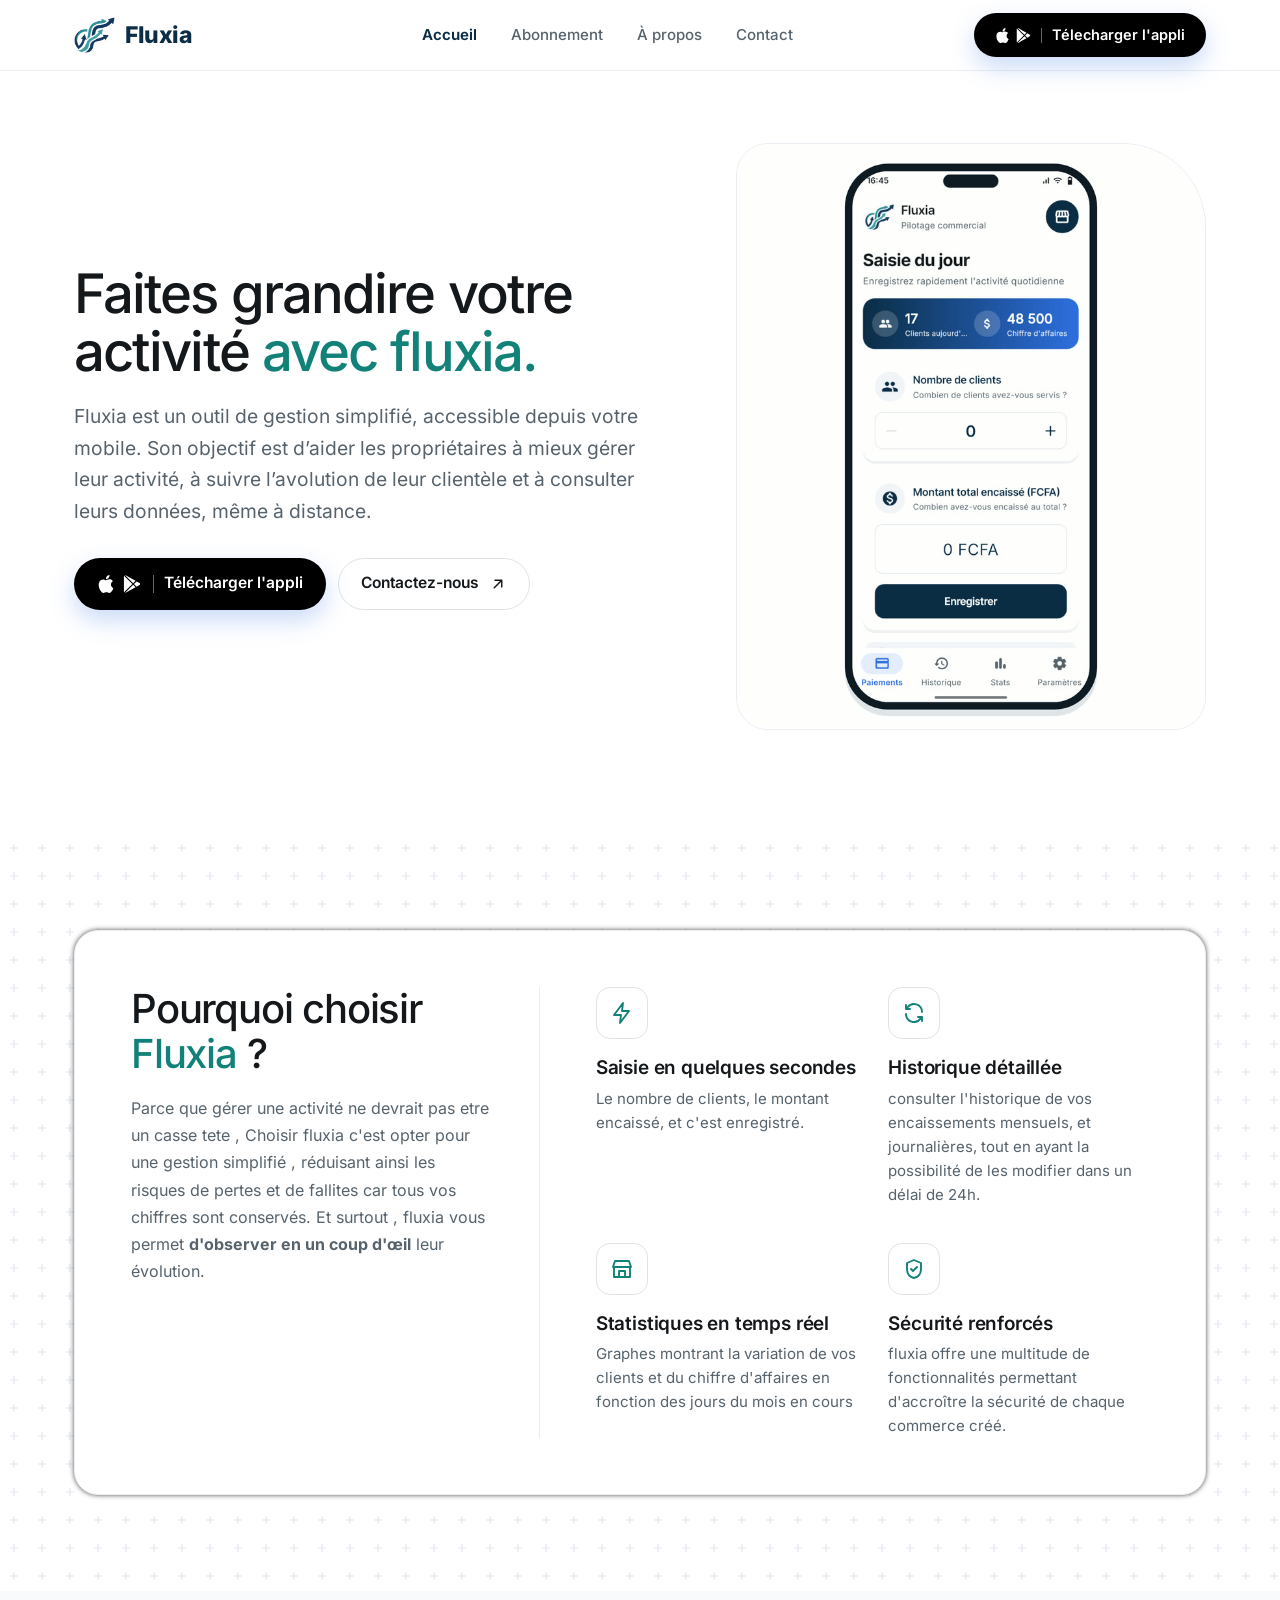
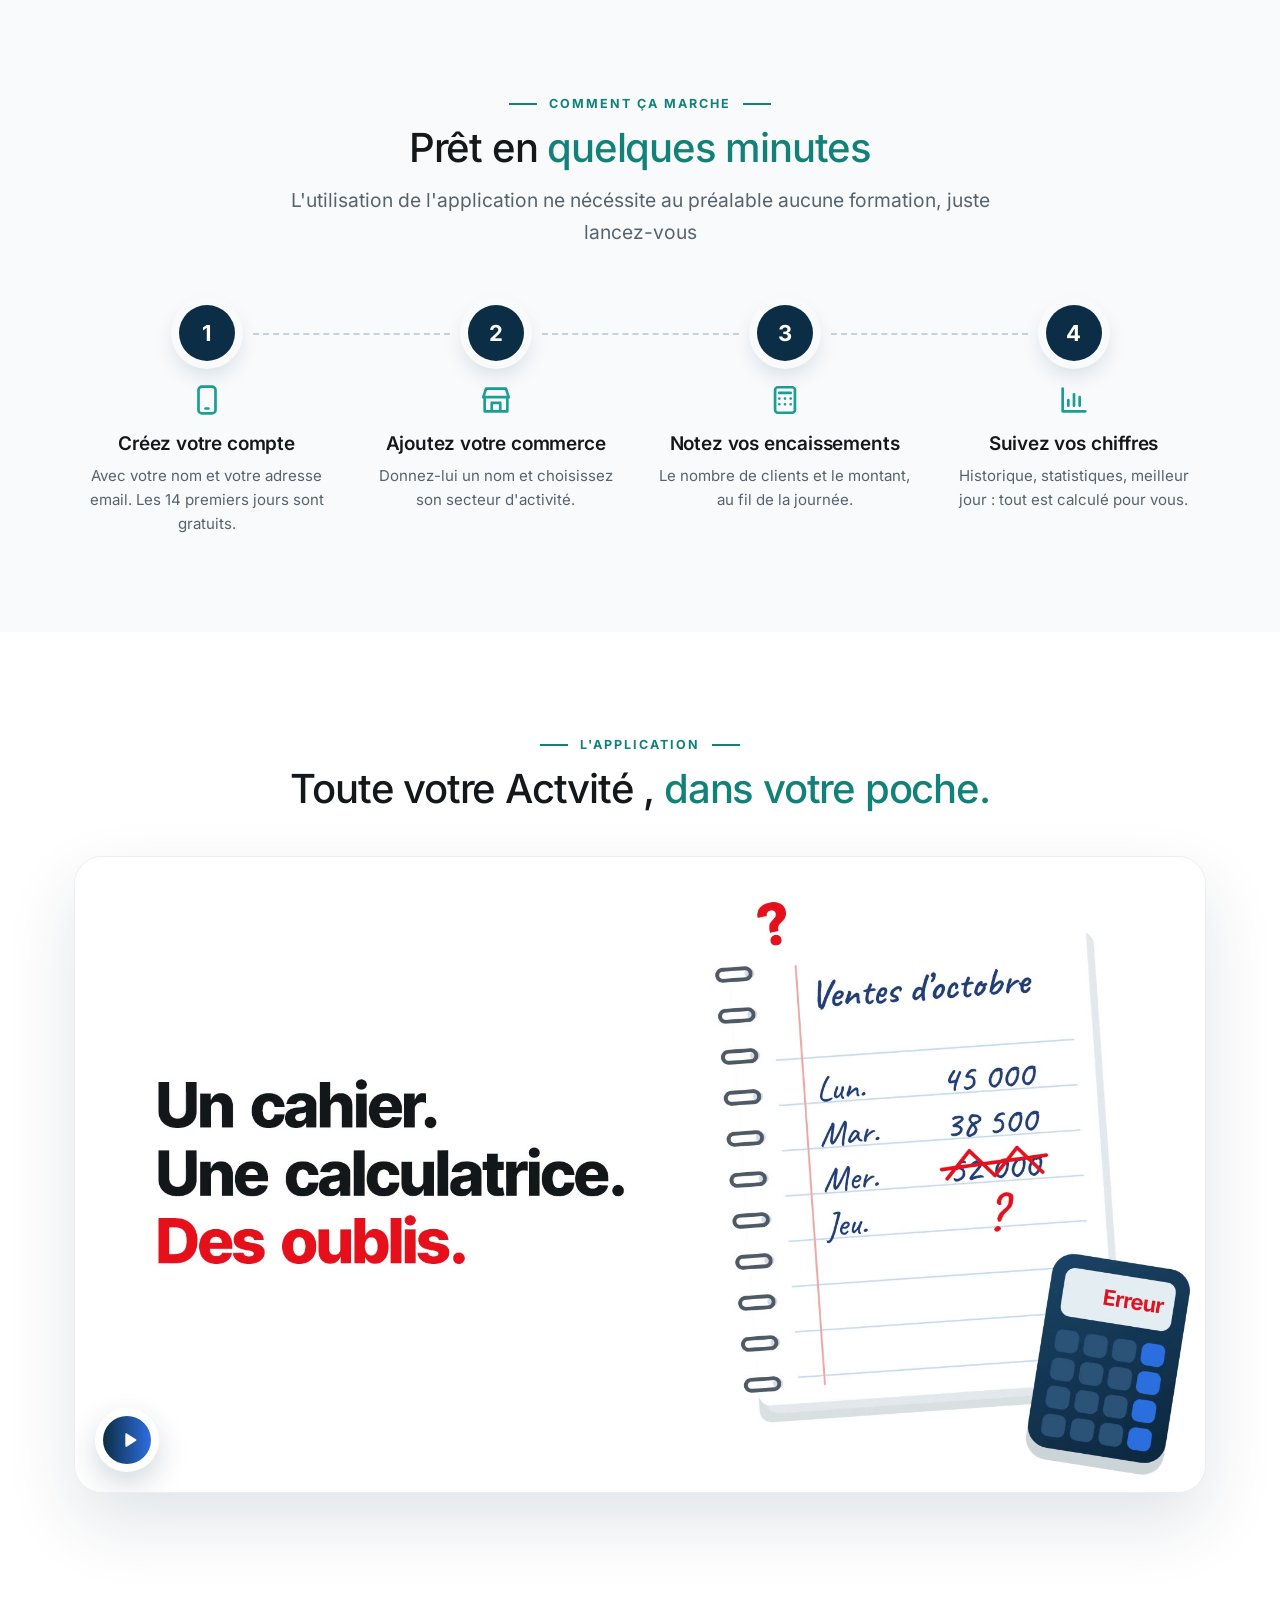
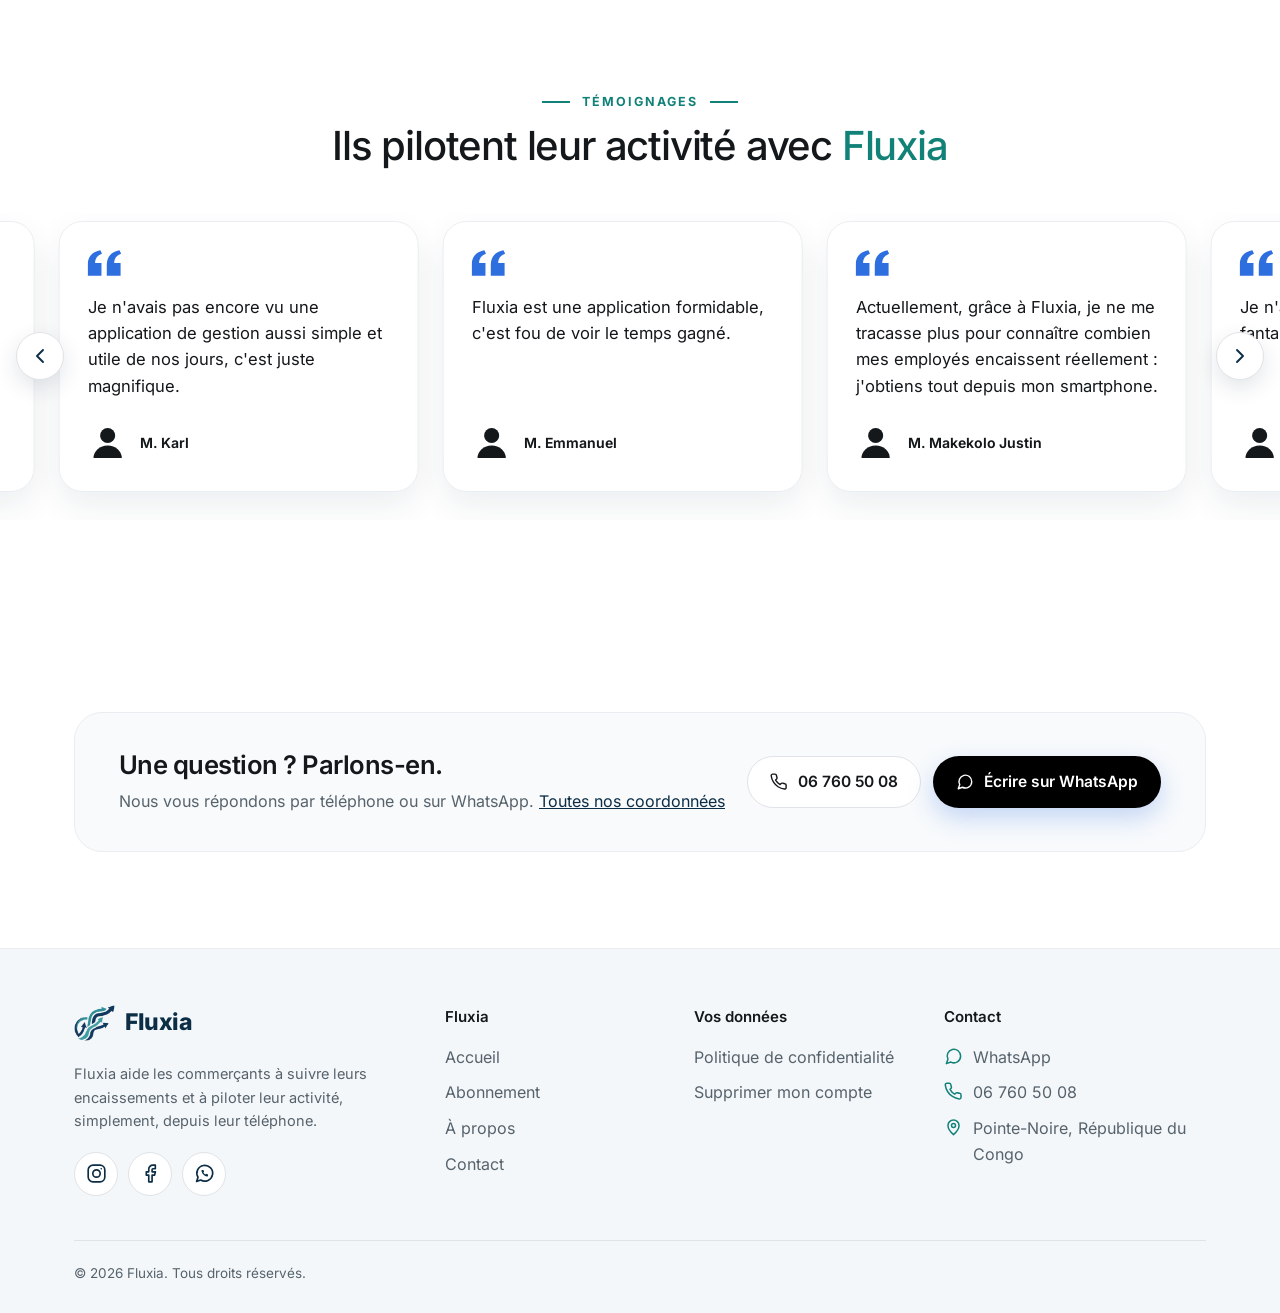
==== commit 84144a93: "new ckhanges" ====
--- a/index.html
+++ b/index.html
@@ -52,7 +52,7 @@
           <div class="nav-actions">
             <a
               class="bouton bouton-plein bouton-petit"
-              href="https://wa.me/242053950223?text=Bonjour%2C%20pr%C3%A9venez-moi%20quand%20l%27application%20Fluxia%20sera%20disponible%2C%20s%27il%20vous%20pla%C3%AEt."
+              href="https://wa.me/242067605008?text=Bonjour%2C%20pr%C3%A9venez-moi%20quand%20l%27application%20Fluxia%20sera%20disponible%2C%20s%27il%20vous%20pla%C3%AEt."
               data-fenetre="sortie"
             >
               <span class="logos-stores" aria-hidden="true">
@@ -99,7 +99,7 @@
             <div class="heros-actions">
               <a
                 class="bouton bouton-plein"
-                href="https://wa.me/242053950223?text=Bonjour%2C%20pr%C3%A9venez-moi%20quand%20l%27application%20Fluxia%20sera%20disponible%2C%20s%27il%20vous%20pla%C3%AEt."
+                href="https://wa.me/242067605008?text=Bonjour%2C%20pr%C3%A9venez-moi%20quand%20l%27application%20Fluxia%20sera%20disponible%2C%20s%27il%20vous%20pla%C3%AEt."
                 data-fenetre="sortie"
               >
                 <span class="logos-stores" aria-hidden="true">
@@ -110,7 +110,7 @@
               </a>
               <a
                 class="bouton bouton-contour"
-                href="https://wa.me/242053950223?text=Bonjour%2C%20pr%C3%A9venez-moi%20quand%20l%27application%20Fluxia%20sera%20disponible%2C%20s%27il%20vous%20pla%C3%AEt."
+                href="https://wa.me/242067605008?text=Bonjour%2C%20pr%C3%A9venez-moi%20quand%20l%27application%20Fluxia%20sera%20disponible%2C%20s%27il%20vous%20pla%C3%AEt."
                 target="_blank"
                 rel="noopener"
               >
@@ -159,8 +159,8 @@
                 Choisir fluxia c'est opter pour une gestion simplifié ,
                 réduisant ainsi les risques de pertes et de fallites car tous
                 vos chiffres sont conservés. Et surtout , fluxia vous permet
-                <strong>d'observer en un coup d'œil</strong>, comment vos
-                chiffres progrèssent.
+                <strong>d'observer en un coup d'œil</strong> leur évolution.
+          
               </p>
             </div>
             <div class="avantages">
@@ -223,7 +223,7 @@
               Prêt en <span class="mot-couleur">quelques minutes</span>
             </h2>
             <p class="chapeau">
-              Pas de formation, pas de matériel&nbsp;: votre téléphone suffit.
+              L'utilisation de l'application ne nécéssite au préalable aucune formation, juste lancez-vous
             </p>
           </div>
           <ol class="etapes">
@@ -497,15 +497,15 @@
               </p>
             </div>
             <div class="bandeau-contact-actions">
-              <a class="bouton bouton-contour" href="tel:+242053950223">
+              <a class="bouton bouton-contour" href="tel:+242067605008">
                 <svg class="icone icone-petite" aria-hidden="true">
                   <use href="#i-appel"></use>
                 </svg>
-                05&nbsp;395&nbsp;02&nbsp;23
+                06&nbsp;760&nbsp;50&nbsp;08
               </a>
               <a
                 class="bouton bouton-plein"
-                href="https://wa.me/242053950223?text=Bonjour%2C%20j%27ai%20une%20question%20sur%20Fluxia."
+                href="https://wa.me/242067605008?text=Bonjour%2C%20j%27ai%20une%20question%20sur%20Fluxia."
                 target="_blank"
                 rel="noopener"
               >
@@ -554,7 +554,7 @@
                 </a>
               </li>
               <li>
-                <a href="https://wa.me/242053950223">
+                <a href="https://wa.me/242067605008">
                   <svg class="icone" aria-hidden="true">
                     <use href="#i-whatsapp"></use>
                   </svg>
@@ -591,12 +591,12 @@
               <li>
                 <svg class="icone" aria-hidden="true">
                   <use href="#i-message"></use></svg
-                ><a href="https://wa.me/242053950223">WhatsApp</a>
+                ><a href="https://wa.me/242067605008">WhatsApp</a>
               </li>
               <li>
                 <svg class="icone" aria-hidden="true">
                   <use href="#i-appel"></use></svg
-                ><a href="tel:+242053950223">05&nbsp;395&nbsp;02&nbsp;23</a>
+                ><a href="tel:+242067605008">06&nbsp;760&nbsp;50&nbsp;08</a>
               </li>
               <li>
                 <svg class="icone" aria-hidden="true">
@@ -607,7 +607,7 @@
           </div>
         </div>
         <div class="pied-bas">
-          <p>© <span data-annee></span> Fluxia Tous droits réservés.</p>
+          <p>© <span data-annee>2026</span> Fluxia. Tous droits réservés.</p>
         </div>
       </div>
     </footer>
--- a/css/style.css
+++ b/css/style.css
@@ -387,7 +387,7 @@
 
 /* Le bleu des cartes de l'application. */
 .bouton-plein {
-  background: var(--degrade-app);
+  background: black;
   color: var(--blanc);
   box-shadow: var(--ombre-bouton);
 }
@@ -1747,6 +1747,7 @@
   transition: 0.3s ease;
 }
   .partenaire img:hover{
+    /* PERMET DE METTRE de gerer la couleur de l'objet */
     filter: grayscale(0%);
   }
 .partenaire .nom-part{
@@ -2492,6 +2493,323 @@
   transform: none;
 }
 
+/* --------------------------------------------------------------------------
+   Entrées en scène plus vivantes (19/10/2026)
+   Ces règles n'animent que l'arrivée des éléments déjà présents, à
+   l'ouverture de la page et au défilement : une fois arrivés, ils sont
+   exactement comme avant. Seulement des glissements, des zooms et des
+   fondus (transform, opacity), légers pour les petits téléphones. Rien ne
+   bouge si le visiteur a demandé moins d'animations (voir plus bas), et rien
+   n'est caché sans JavaScript (classe .js).
+   -------------------------------------------------------------------------- */
+:root {
+  --courbe-douce: cubic-bezier(0.2, 0.7, 0.2, 1);
+  /* Dépasse un peu, puis revient : l'effet « ressort ». */
+  --courbe-ressort: cubic-bezier(0.34, 1.4, 0.64, 1);
+}
+
+/* L'en-tête descend, puis les liens du menu arrivent un à un. */
+.js .entete {
+  animation: arrivee-du-haut 0.7s var(--courbe-douce) backwards;
+}
+
+.js .nav-liens > li,
+.js .nav-actions {
+  animation: arrivee-du-haut-courte 0.6s var(--courbe-douce) backwards;
+}
+
+.js .nav-liens > li:nth-child(1) {
+  animation-delay: 0.2s;
+}
+
+.js .nav-liens > li:nth-child(2) {
+  animation-delay: 0.27s;
+}
+
+.js .nav-liens > li:nth-child(3) {
+  animation-delay: 0.34s;
+}
+
+.js .nav-liens > li:nth-child(4) {
+  animation-delay: 0.41s;
+}
+
+.js .nav-liens > li:nth-child(5) {
+  animation-delay: 0.48s;
+}
+
+.js .nav-actions {
+  animation-delay: 0.55s;
+}
+
+@keyframes arrivee-du-haut {
+  from {
+    opacity: 0;
+    transform: translateY(-100%);
+  }
+}
+
+@keyframes arrivee-du-haut-courte {
+  from {
+    opacity: 0;
+    transform: translateY(-12px);
+  }
+}
+
+/* Groupes en cascade (haut de page, en-têtes de section, questions
+   fréquentes) : le bloc reste en place et ses enfants arrivent l'un après
+   l'autre. js/site.js donne à chacun son rang (--rang). */
+.js .heros-texte[data-apparition],
+.js .entete-section[data-apparition],
+.js .entete-page [data-apparition],
+.js .faq[data-apparition] {
+  opacity: 1;
+  transform: none;
+}
+
+.js .heros-texte[data-apparition] > *,
+.js .entete-section[data-apparition] > *,
+.js .entete-page [data-apparition] > *,
+.js .faq[data-apparition] > * {
+  opacity: 0;
+  transform: translateY(28px);
+  transition: opacity 0.7s var(--courbe-douce), transform 0.9s var(--courbe-ressort);
+  transition-delay: calc(var(--delai, 0) * 90ms + var(--rang, 0) * 120ms);
+}
+
+.js .heros-texte[data-apparition].visible > *,
+.js .entete-section[data-apparition].visible > *,
+.js .entete-page [data-apparition].visible > *,
+.js .faq[data-apparition].visible > * {
+  opacity: 1;
+  transform: none;
+}
+
+/* Les traits des sur-titres se tracent depuis le texte. */
+.js [data-apparition] .surtitre::before,
+.js [data-apparition] .surtitre--centre::after {
+  transform: scaleX(0);
+  transition: transform 0.6s var(--courbe-douce);
+  transition-delay: calc(var(--delai, 0) * 90ms + var(--rang, 0) * 120ms + 0.35s);
+}
+
+.js [data-apparition] .surtitre::before {
+  transform-origin: right center;
+}
+
+.js [data-apparition] .surtitre--centre::after {
+  transform-origin: left center;
+}
+
+.js [data-apparition].visible .surtitre::before,
+.js [data-apparition].visible .surtitre--centre::after {
+  transform: none;
+}
+
+/* Un reflet balaie une fois les mots en couleur des titres, qui gardent
+   ensuite leur couleur. */
+@supports ((-webkit-background-clip: text) or (background-clip: text)) {
+  .js [data-apparition] .mot-couleur {
+    background: linear-gradient(100deg, var(--sarcelle-texte) 0 42%, #8FE6DC 50%, var(--sarcelle-texte) 58% 100%) 100% 0 / 260% 100%;
+    -webkit-background-clip: text;
+    background-clip: text;
+    -webkit-text-fill-color: transparent;
+  }
+
+  .js [data-apparition].visible .mot-couleur {
+    animation: reflet-mot 1.5s ease-in-out both;
+    animation-delay: calc(var(--delai, 0) * 90ms + var(--rang, 0) * 120ms + 0.6s);
+  }
+}
+
+@keyframes reflet-mot {
+  from {
+    background-position: 100% 0;
+  }
+
+  to {
+    background-position: 0 0;
+  }
+}
+
+/* Un éclat traverse une fois le bouton principal du haut de page et celui
+   de l'abonnement. */
+.js .heros-actions .bouton-plein,
+.js .carte-tarif .bouton-plein {
+  position: relative;
+  overflow: hidden;
+}
+
+.js .heros-actions .bouton-plein::after,
+.js .carte-tarif .bouton-plein::after {
+  content: "";
+  position: absolute;
+  inset: 0;
+  background: linear-gradient(105deg, transparent 35%, rgba(255, 255, 255, 0.45) 50%, transparent 65%);
+  transform: translateX(-130%);
+  pointer-events: none;
+}
+
+.js [data-apparition].visible .heros-actions .bouton-plein::after,
+.js .carte-tarif[data-apparition].visible .bouton-plein::after {
+  animation: eclat-bouton 1.1s ease-in-out 1.2s both;
+}
+
+@keyframes eclat-bouton {
+  from {
+    transform: translateX(-130%);
+  }
+
+  to {
+    transform: translateX(130%);
+  }
+}
+
+/* La vidéo du haut arrive de côté en tournant à peine ; la photo du
+   fondateur, de l'autre côté. */
+.js .heros-visuel[data-apparition] {
+  transform: translate(48px, 24px) scale(0.9) rotate(3deg);
+  transition-duration: 0.9s, 1.2s;
+  transition-timing-function: var(--courbe-douce), var(--courbe-ressort);
+}
+
+.js .fondateur-photo[data-apparition] {
+  transform: translateX(-48px) scale(0.95) rotate(-2deg);
+  transition-duration: 0.9s, 1.1s;
+  transition-timing-function: var(--courbe-douce), var(--courbe-ressort);
+}
+
+.js .heros-visuel[data-apparition].visible,
+.js .fondateur-photo[data-apparition].visible {
+  transform: none;
+}
+
+/* Cartes, étapes, vidéo de présentation, bandeau de contact : ils montent
+   en grandissant légèrement. La 3e transition sert au survol (plus bas). */
+.js .carte[data-apparition],
+.js .etape[data-apparition],
+.js .lecteur[data-apparition],
+.js .bandeau-contact[data-apparition] {
+  transform: translateY(36px) scale(0.95);
+  transition: opacity 0.8s var(--courbe-douce), transform 1s var(--courbe-ressort), translate 0.3s ease;
+  transition-delay: calc(var(--delai, 0) * 90ms), calc(var(--delai, 0) * 90ms), 0s;
+}
+
+.js .carte[data-apparition].visible,
+.js .etape[data-apparition].visible,
+.js .lecteur[data-apparition].visible,
+.js .bandeau-contact[data-apparition].visible {
+  transform: none;
+}
+
+/* « Pourquoi choisir Fluxia » : les avantages arrivent un à un. Leur icône,
+   comme celles des valeurs (À propos), surgit d'un bond. */
+.js .promesse[data-apparition] .avantage {
+  opacity: 0;
+  transform: translateY(22px);
+  transition: opacity 0.6s var(--courbe-douce), transform 0.8s var(--courbe-ressort);
+  transition-delay: calc(0.3s + var(--rang, 0) * 0.12s);
+}
+
+.js .promesse[data-apparition].visible .avantage {
+  opacity: 1;
+  transform: none;
+}
+
+.js .promesse[data-apparition] .icone-carre,
+.js .carte-icone[data-apparition] .icone-carre {
+  transform: scale(0.4) rotate(-14deg);
+  transition: transform 0.7s var(--courbe-ressort), translate 0.25s ease, rotate 0.25s ease;
+  transition-delay: calc(0.45s + var(--rang, 0) * 0.12s + var(--delai, 0) * 90ms), 0s, 0s;
+}
+
+.js .promesse[data-apparition].visible .icone-carre,
+.js .carte-icone[data-apparition].visible .icone-carre {
+  transform: none;
+}
+
+/* « Comment ça marche » : le numéro de chaque étape surgit, puis le
+   pointillé vers la suivante se trace (sur grand écran). */
+.js .etape[data-apparition] .etape-numero {
+  transform: scale(0.3);
+  transition: transform 0.7s var(--courbe-ressort);
+  transition-delay: calc(var(--delai, 0) * 90ms + 0.25s);
+}
+
+.js .etape[data-apparition].visible .etape-numero {
+  transform: none;
+}
+
+.js .etape[data-apparition]::after {
+  transform: scaleX(0);
+  transform-origin: left center;
+  transition: transform 0.6s var(--courbe-douce);
+  transition-delay: calc(var(--delai, 0) * 90ms + 0.55s);
+}
+
+.js .etape[data-apparition].visible::after {
+  transform: none;
+}
+
+/* Au survol de la souris, les cartes se soulèvent un peu et leur icône
+   s'incline. */
+@media (hover: hover) {
+  .carte-icone:hover,
+  .carte-tarif:hover,
+  .carte-paiement:hover {
+    translate: 0 -6px;
+  }
+
+  .avantage:hover .icone-carre,
+  .carte-icone:hover .icone-carre {
+    translate: 0 -3px;
+    rotate: -8deg;
+  }
+}
+
+/* Moins d'animations demandé : tout est en place d'emblée, sans mouvement. */
+@media (prefers-reduced-motion: reduce) {
+  .js .entete,
+  .js .nav-liens > li,
+  .js .nav-actions,
+  .js [data-apparition] .mot-couleur,
+  .js .heros-actions .bouton-plein::after,
+  .js .carte-tarif .bouton-plein::after {
+    animation: none;
+  }
+
+  .js .heros-texte[data-apparition] > *,
+  .js .entete-section[data-apparition] > *,
+  .js .entete-page [data-apparition] > *,
+  .js .faq[data-apparition] > *,
+  .js [data-apparition] .surtitre::before,
+  .js [data-apparition] .surtitre--centre::after,
+  .js .heros-visuel[data-apparition],
+  .js .fondateur-photo[data-apparition],
+  .js .carte[data-apparition],
+  .js .etape[data-apparition],
+  .js .lecteur[data-apparition],
+  .js .bandeau-contact[data-apparition],
+  .js .promesse[data-apparition] .avantage,
+  .js .promesse[data-apparition] .icone-carre,
+  .js .carte-icone[data-apparition] .icone-carre,
+  .js .etape[data-apparition] .etape-numero,
+  .js .etape[data-apparition]::after {
+    opacity: 1;
+    transform: none;
+    transition: none;
+  }
+
+  .carte-icone:hover,
+  .carte-tarif:hover,
+  .carte-paiement:hover,
+  .avantage:hover .icone-carre,
+  .carte-icone:hover .icone-carre {
+    translate: none;
+    rotate: none;
+  }
+}
+
 @media (prefers-reduced-motion: reduce) {
   html {
     scroll-behavior: auto;
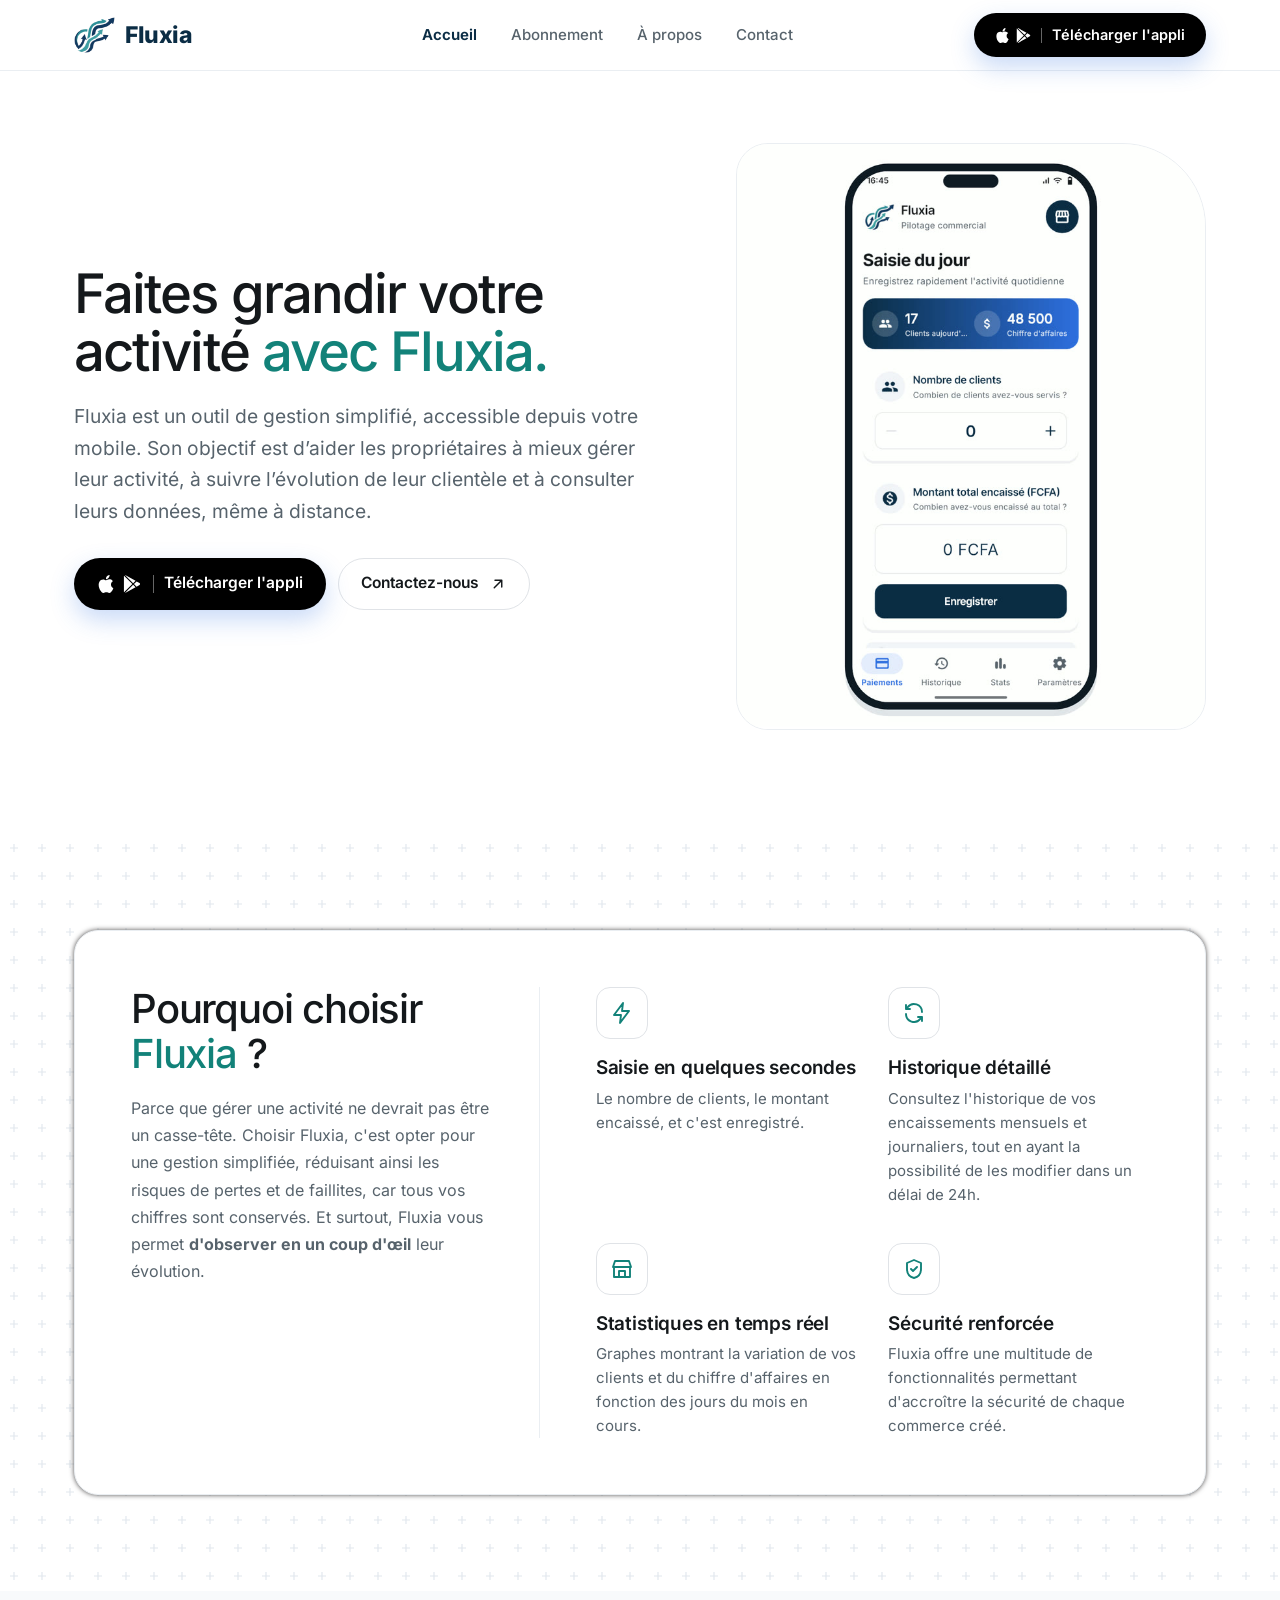
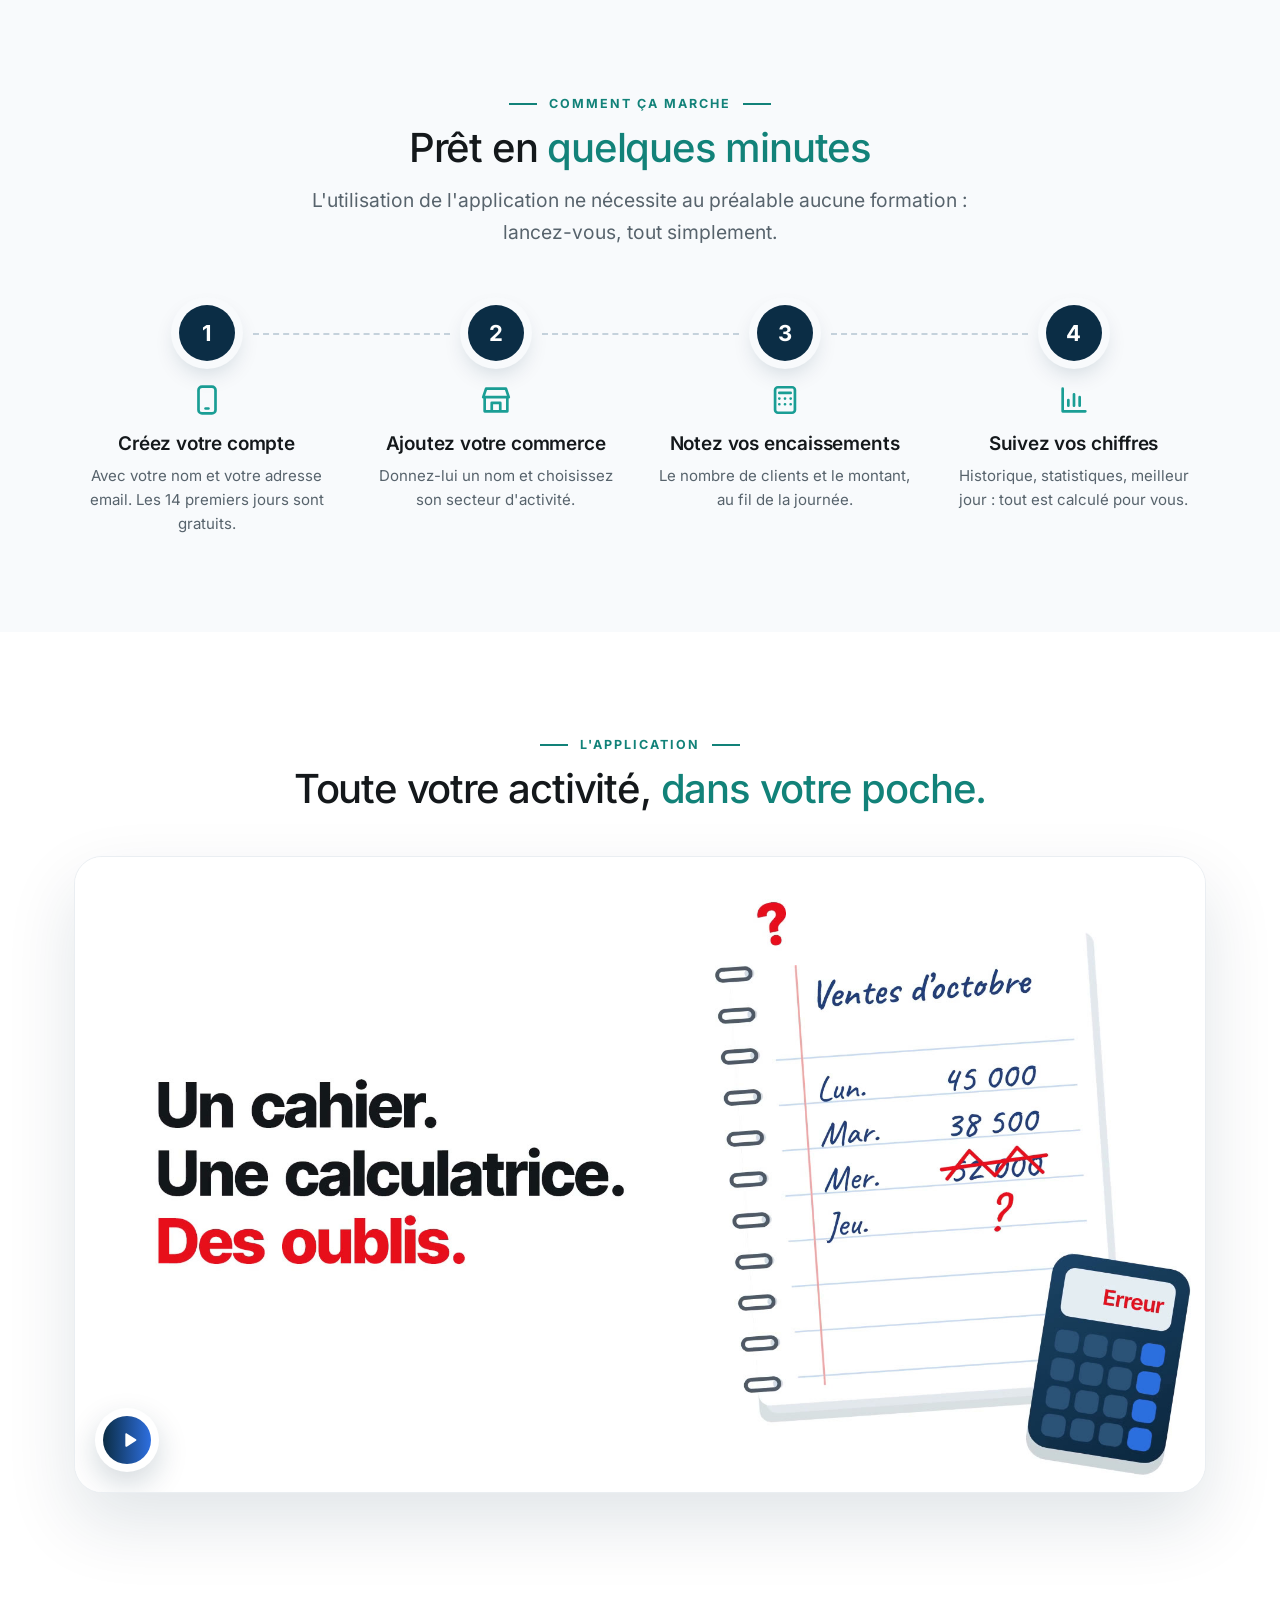
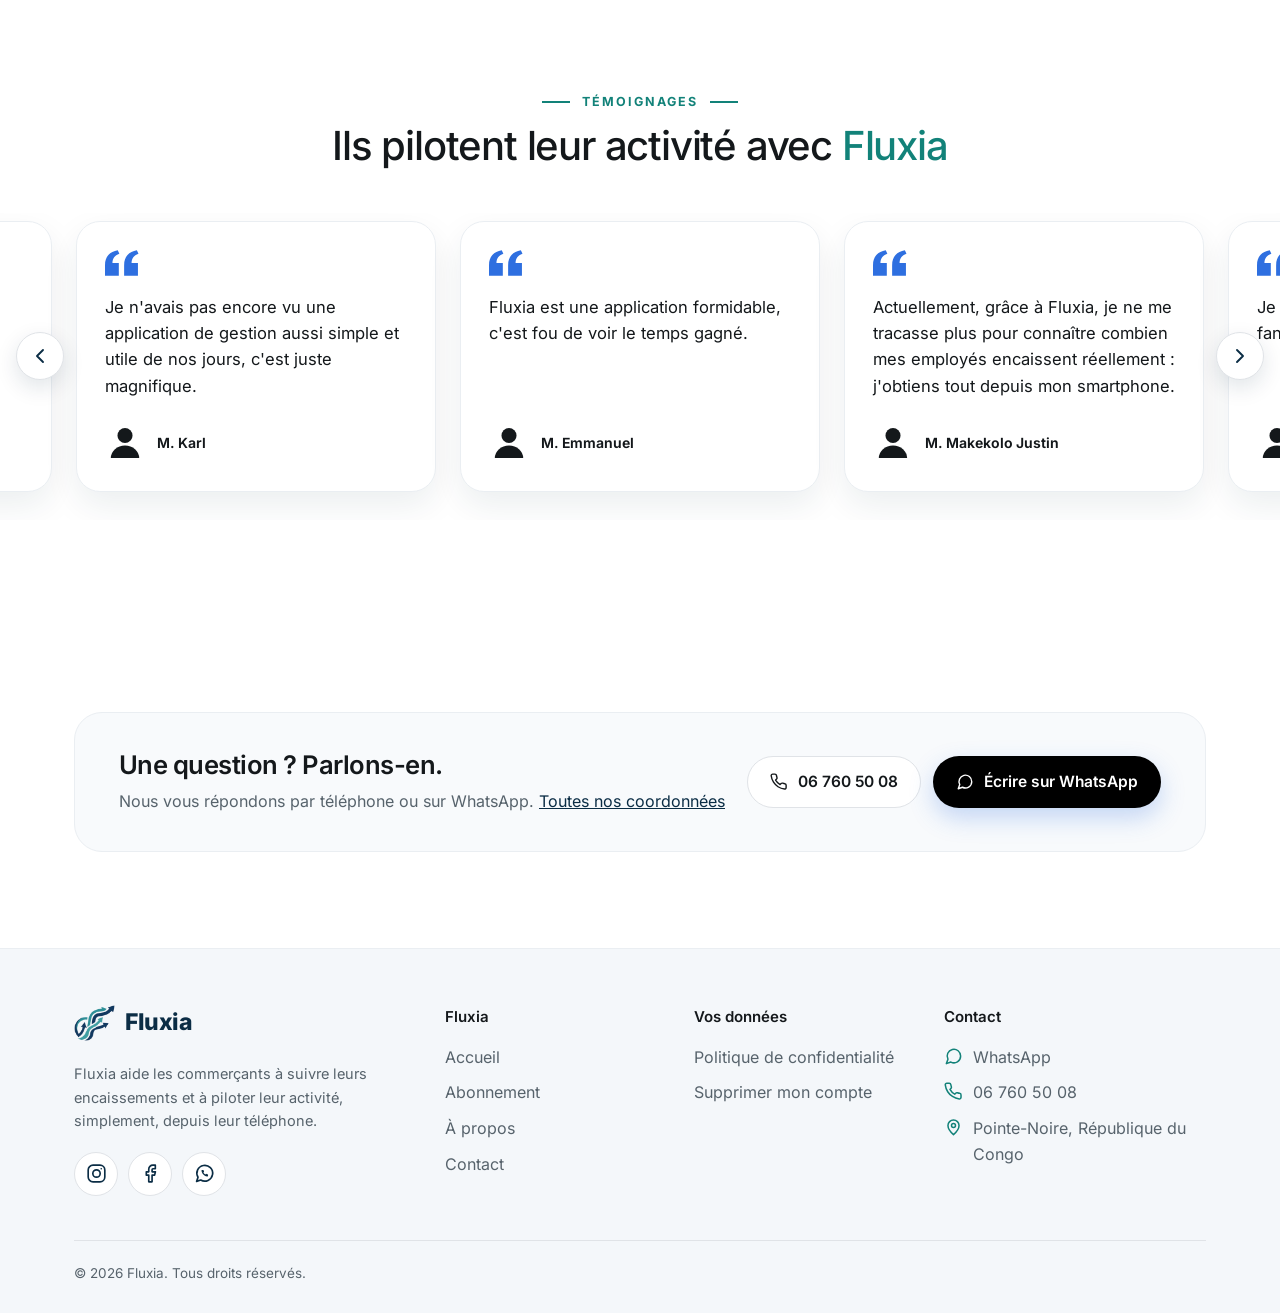
==== commit 76e3914c: "Correction des fautes de francais du site Co-Authored-By: Claude Opus 5.5 <noreply@anthropic.com>" ====
--- a/index.html
+++ b/index.html
@@ -59,7 +59,7 @@
                 <svg class="icone"><use href="#i-apple"></use></svg>
                 <svg class="icone"><use href="#i-google-play"></use></svg>
               </span>
-              Télecharger l'appli
+              Télécharger l'appli
             </a>
           </div>
         </nav>
@@ -87,13 +87,13 @@
         <div class="conteneur heros-grille">
           <div class="heros-texte" data-apparition>
             <h1 class="titre-1">
-              Faites grandire votre activité
-              <span class="mot-couleur">avec fluxia.</span>
+              Faites grandir votre activité
+              <span class="mot-couleur">avec Fluxia.</span>
             </h1>
             <p class="chapeau">
               Fluxia est un outil de gestion simplifié, accessible depuis votre
               mobile. Son objectif est d’aider les propriétaires à mieux gérer
-              leur activité, à suivre l’avolution de leur clientèle et à
+              leur activité, à suivre l’évolution de leur clientèle et à
               consulter leurs données, même à distance.
             </p>
             <div class="heros-actions">
@@ -155,10 +155,10 @@
                 Pourquoi choisir <span class="mot-couleur">Fluxia</span>&nbsp;?
               </h2>
               <p>
-                Parce que gérer une activité ne devrait pas etre un casse tete ,
-                Choisir fluxia c'est opter pour une gestion simplifié ,
-                réduisant ainsi les risques de pertes et de fallites car tous
-                vos chiffres sont conservés. Et surtout , fluxia vous permet
+                Parce que gérer une activité ne devrait pas être un casse-tête.
+                Choisir Fluxia, c'est opter pour une gestion simplifiée,
+                réduisant ainsi les risques de pertes et de faillites, car tous
+                vos chiffres sont conservés. Et surtout, Fluxia vous permet
                 <strong>d'observer en un coup d'œil</strong> leur évolution.
           
               </p>
@@ -180,10 +180,10 @@
                   ><svg class="icone" aria-hidden="true">
                     <use href="#i-synchro"></use></svg
                 ></span>
-                <h3 class="titre-3">Historique détaillée</h3>
+                <h3 class="titre-3">Historique détaillé</h3>
                 <p>
-                  consulter l'historique de vos encaissements mensuels, et
-                  journalières, tout en ayant la possibilité de les modifier
+                  Consultez l'historique de vos encaissements mensuels et
+                  journaliers, tout en ayant la possibilité de les modifier
                   dans un délai de 24h.
                 </p>
               </div>
@@ -195,7 +195,7 @@
                 <h3 class="titre-3">Statistiques en temps réel</h3>
                 <p>
                   Graphes montrant la variation de vos clients et du chiffre
-                  d'affaires en fonction des jours du mois en cours
+                  d'affaires en fonction des jours du mois en cours.
                 </p>
               </div>
               <div class="avantage">
@@ -203,9 +203,9 @@
                   ><svg class="icone" aria-hidden="true">
                     <use href="#i-bouclier"></use></svg
                 ></span>
-                <h3 class="titre-3">Sécurité renforcés</h3>
+                <h3 class="titre-3">Sécurité renforcée</h3>
                 <p>
-                  fluxia offre une multitude de fonctionnalités permettant
+                  Fluxia offre une multitude de fonctionnalités permettant
                   d'accroître la sécurité de chaque commerce créé.
                 </p>
               </div>
@@ -223,7 +223,7 @@
               Prêt en <span class="mot-couleur">quelques minutes</span>
             </h2>
             <p class="chapeau">
-              L'utilisation de l'application ne nécéssite au préalable aucune formation, juste lancez-vous
+              L'utilisation de l'application ne nécessite au préalable aucune formation&nbsp;: lancez-vous, tout simplement.
             </p>
           </div>
           <ol class="etapes">
@@ -275,7 +275,7 @@
           <div class="entete-section" data-apparition>
             <p class="surtitre surtitre--centre">L'application</p>
             <h2 class="titre-2">
-              Toute votre Actvité ,
+              Toute votre activité,
               <span class="mot-couleur">dans votre poche.</span>
             </h2>
           </div>
--- a/css/style.css
+++ b/css/style.css
@@ -2079,6 +2079,30 @@
   display: none;
 }
 
+/* Message bien envoyé : vert, sans bouton WhatsApp. */
+.formulaire-statut--envoye {
+  border-color: var(--menthe);
+  background: var(--menthe-pale);
+}
+
+.formulaire-statut--envoye .icone {
+  color: var(--sarcelle-texte);
+}
+
+.formulaire-statut--envoye p {
+  margin: 0;
+}
+
+.formulaire-statut .bouton[hidden] {
+  display: none;
+}
+
+/* Pendant l'envoi. */
+.formulaire .bouton:disabled {
+  opacity: 0.7;
+  cursor: progress;
+}
+
 .disponibilite {
   margin: 32px 0 0;
   color: var(--texte-doux);
@@ -2429,7 +2453,7 @@
 .pied .pied-reseaux a:hover,
 .pied .pied-reseaux a:focus-visible {
   border-color: transparent;
-  background: var(--degrade-app);
+  background: black;
   color: var(--blanc);
   text-decoration: none;
 }
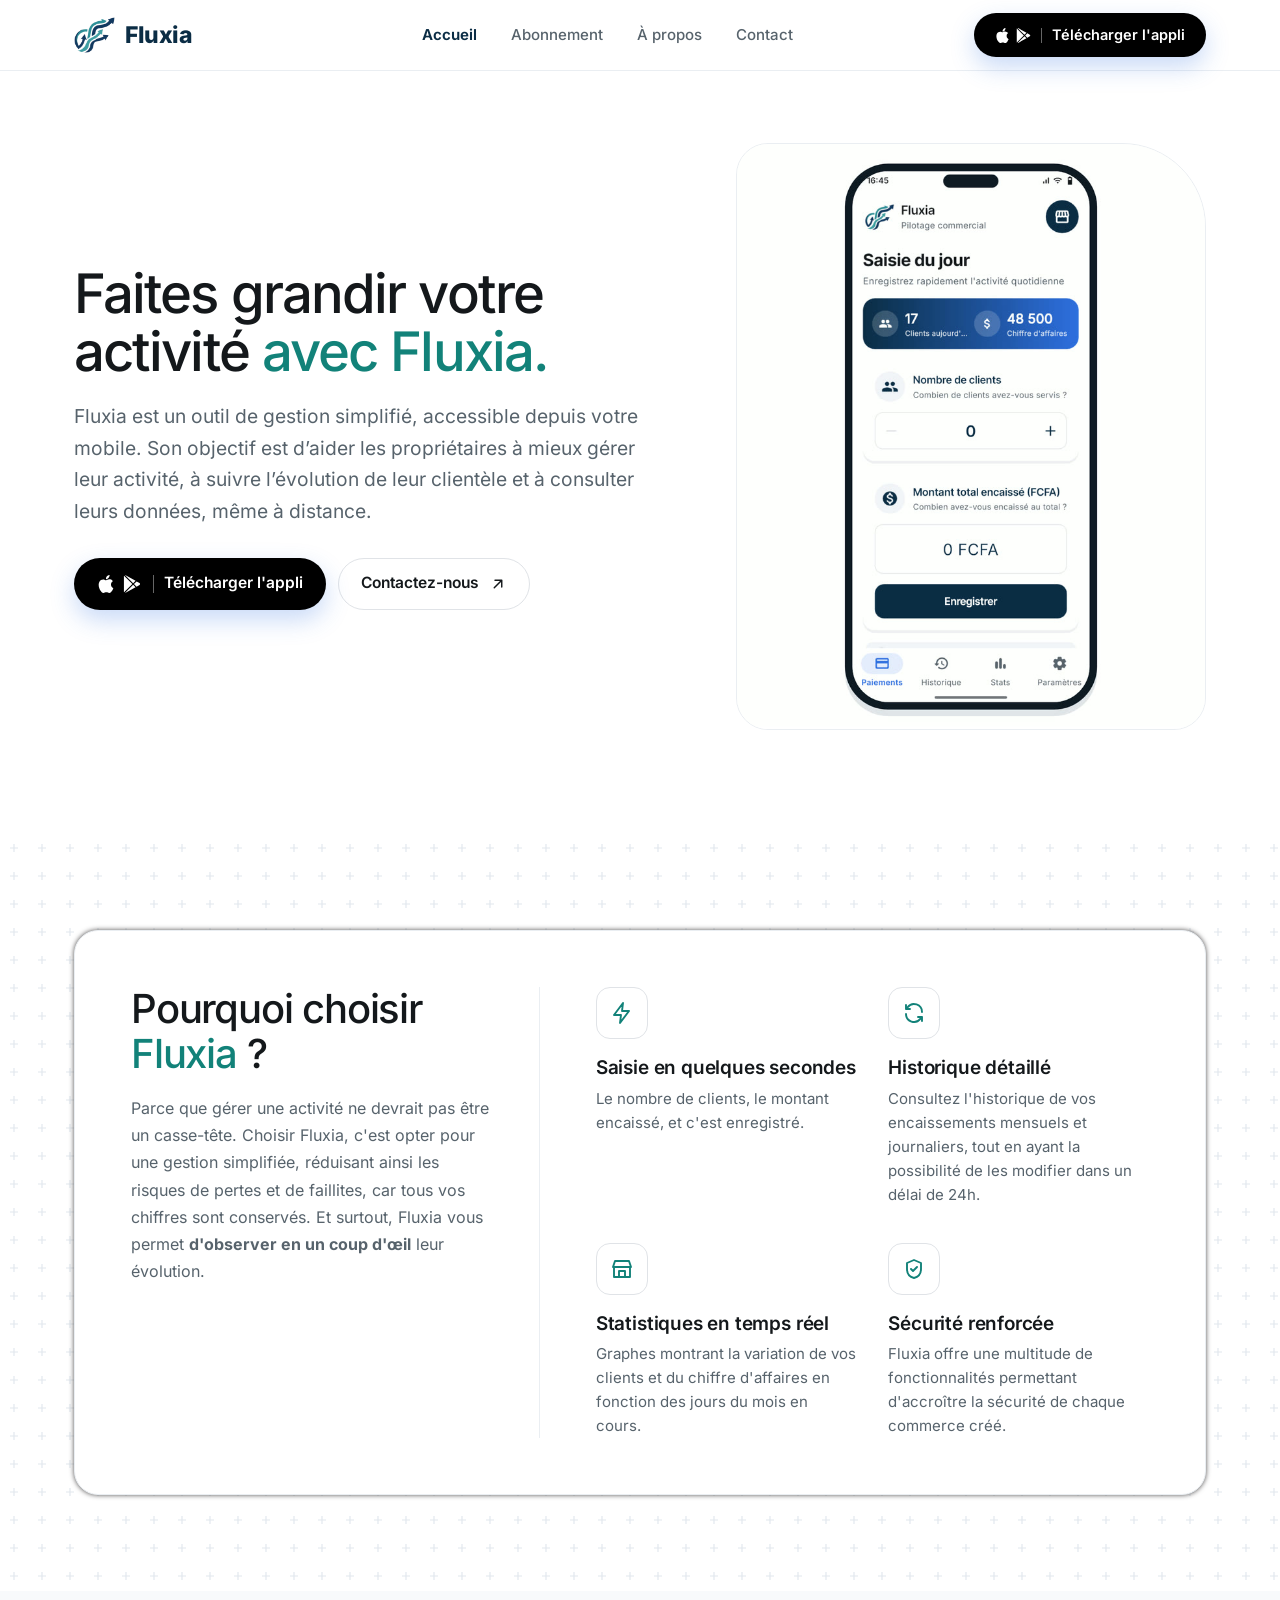
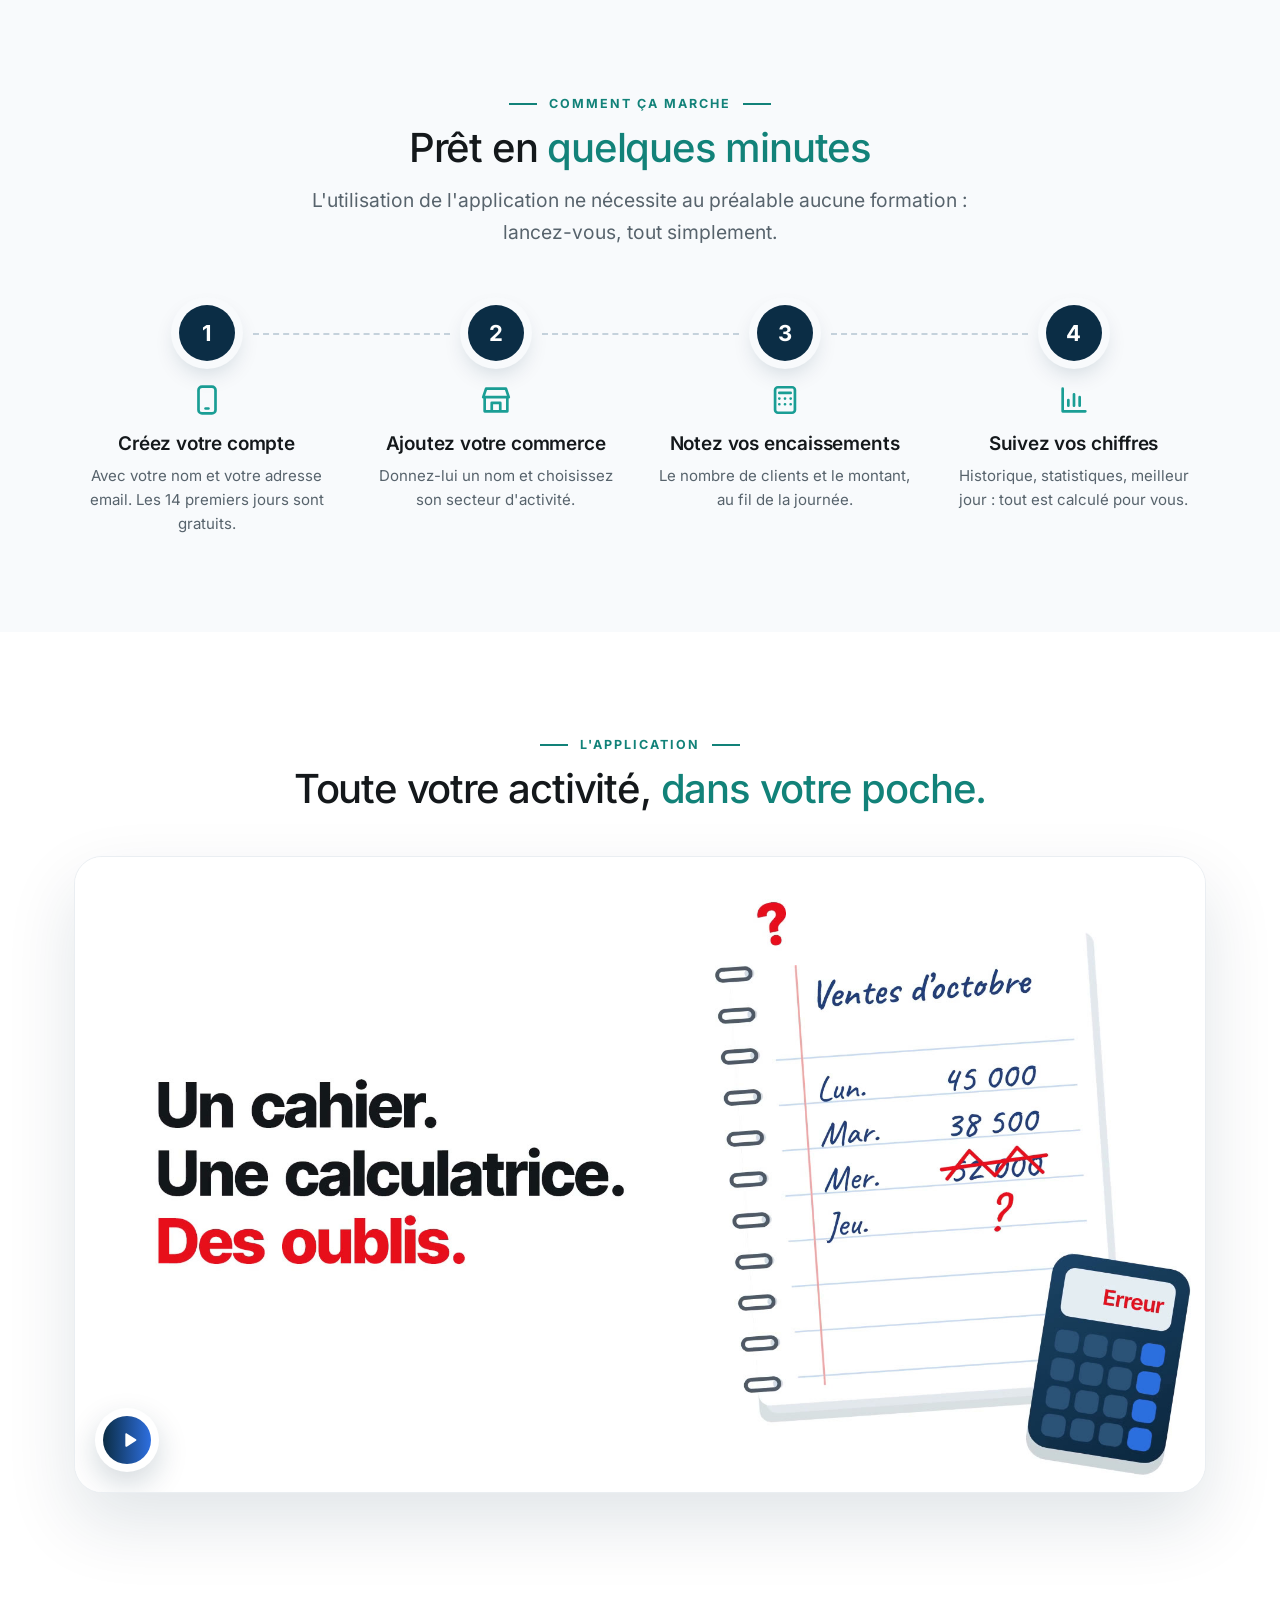
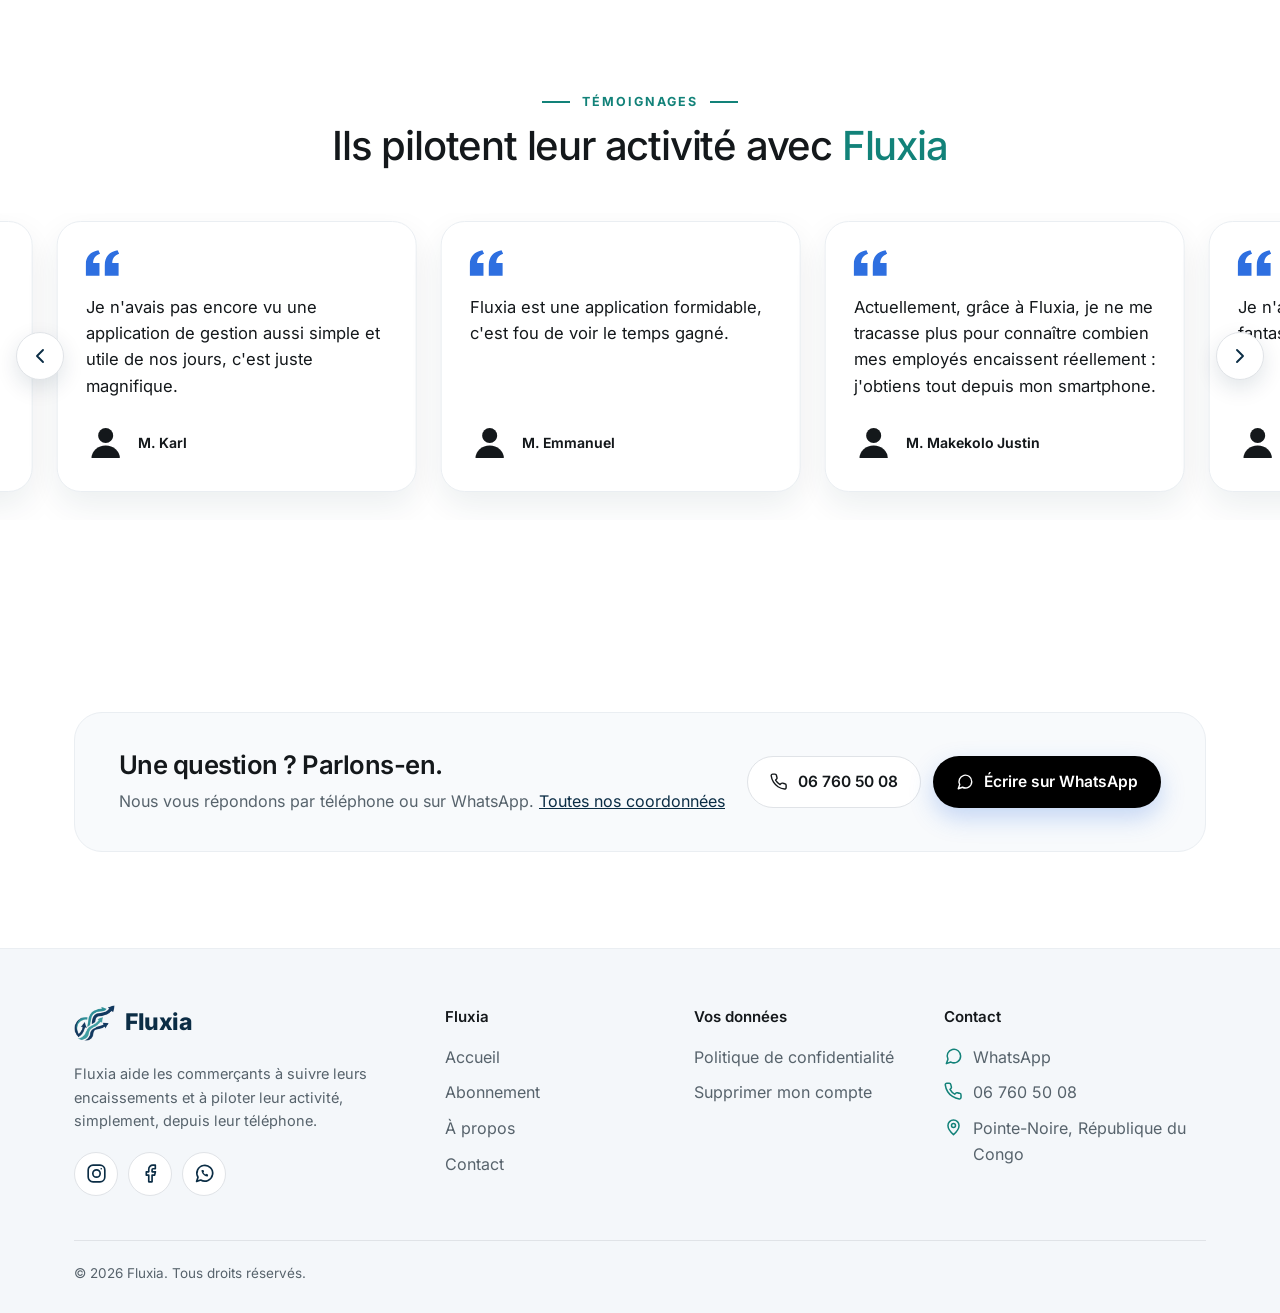
==== commit a477b9f0: "Referencement Google : robots.txt, sitemap.xml et adresse officielle des pages Co-Authored-By: Claud" ====
--- a/index.html
+++ b/index.html
@@ -12,6 +12,8 @@
     <meta property="og:type" content="website" />
     <meta property="og:locale" content="fr_FR" />
     <meta property="og:site_name" content="Fluxia" />
+    <meta property="og:url" content="https://appfluxia.com/" />
+    <link rel="canonical" href="https://appfluxia.com/" />
     <meta
       property="og:title"
       content="Fluxia · Pilotez votre commerce en toute clarté"
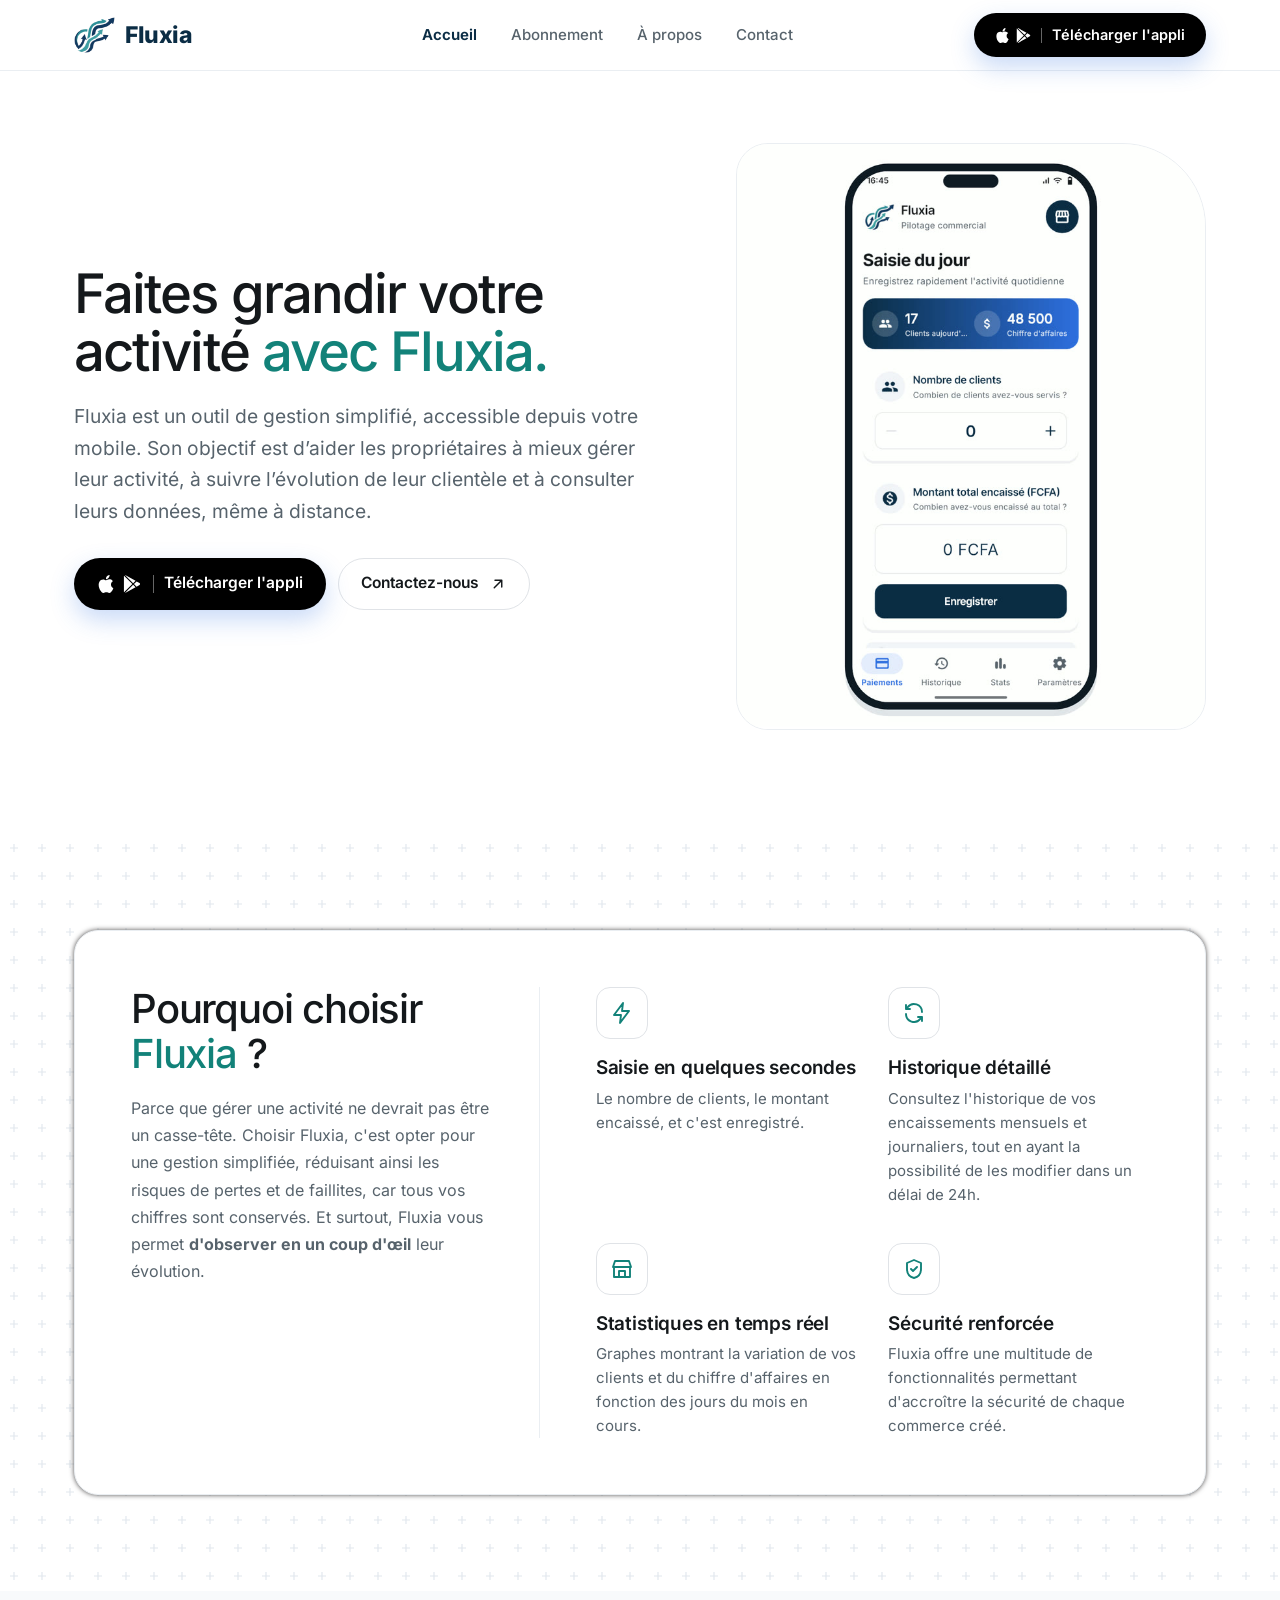
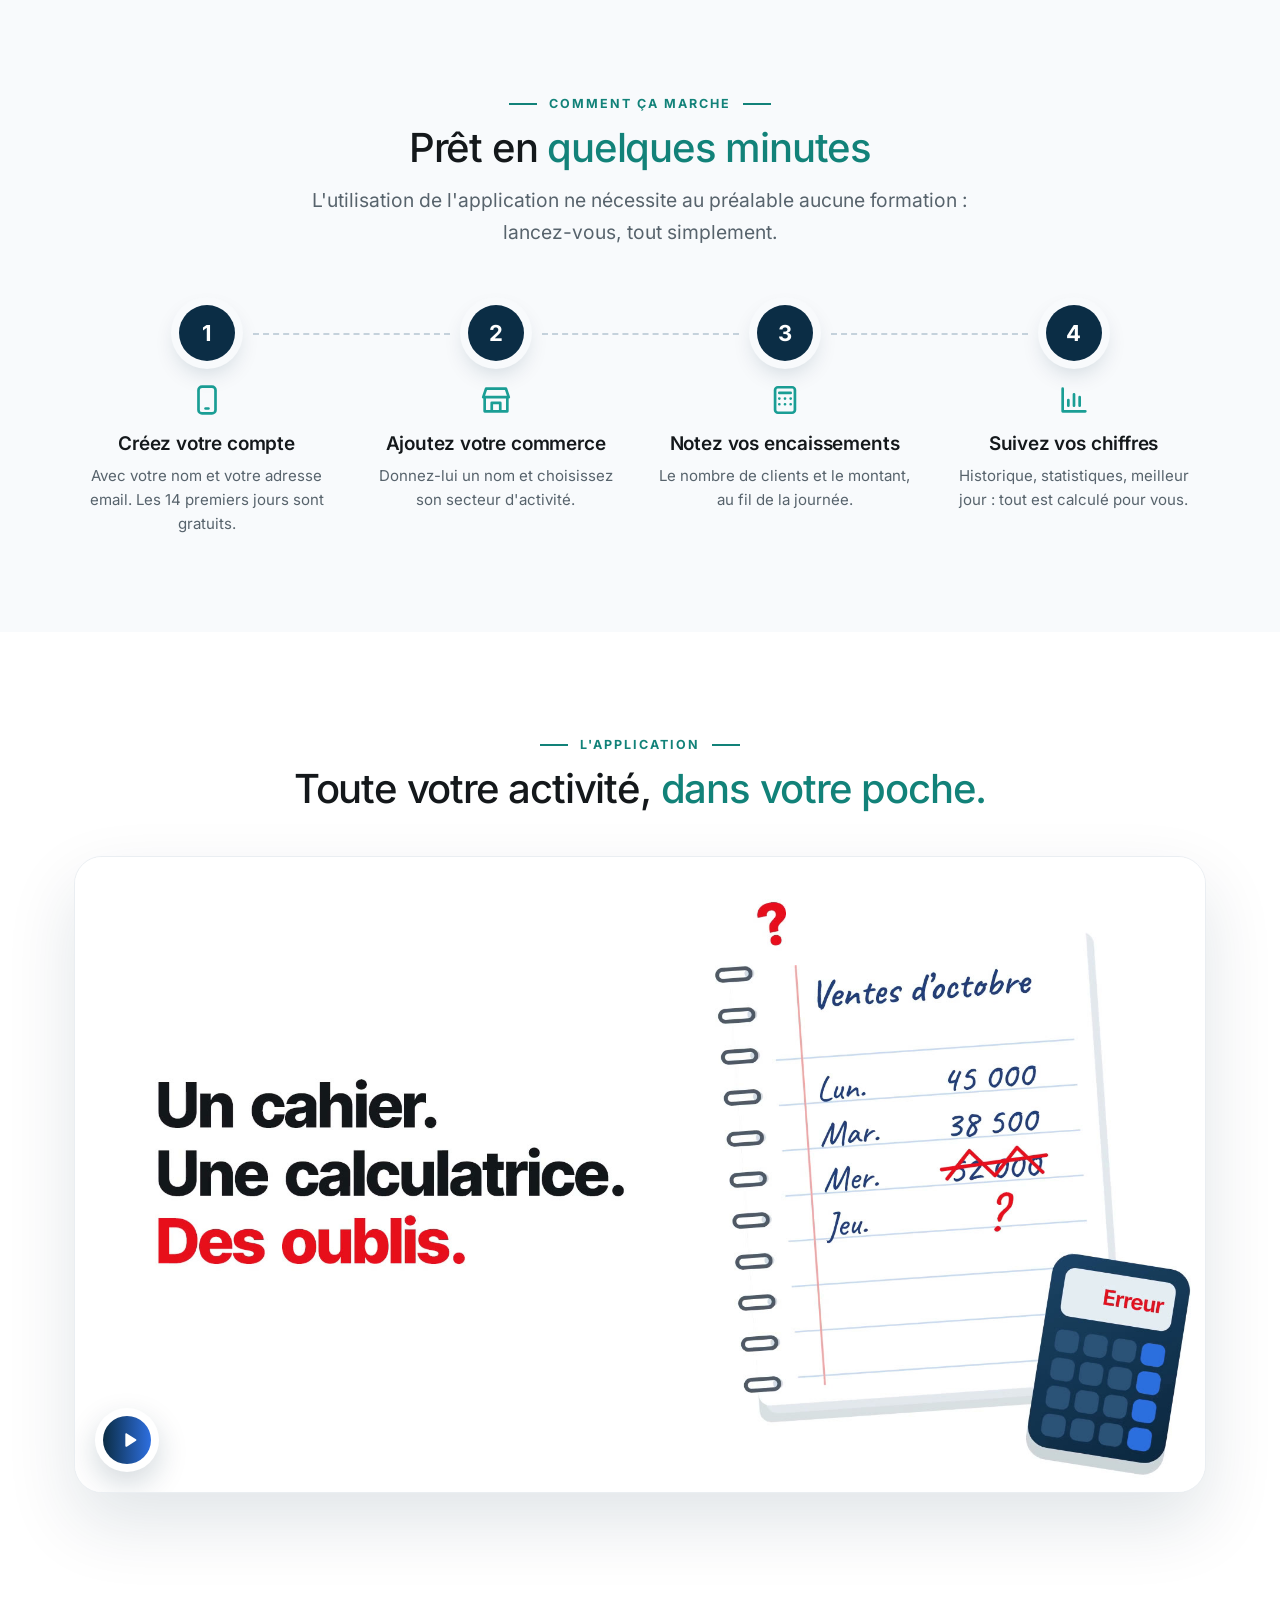
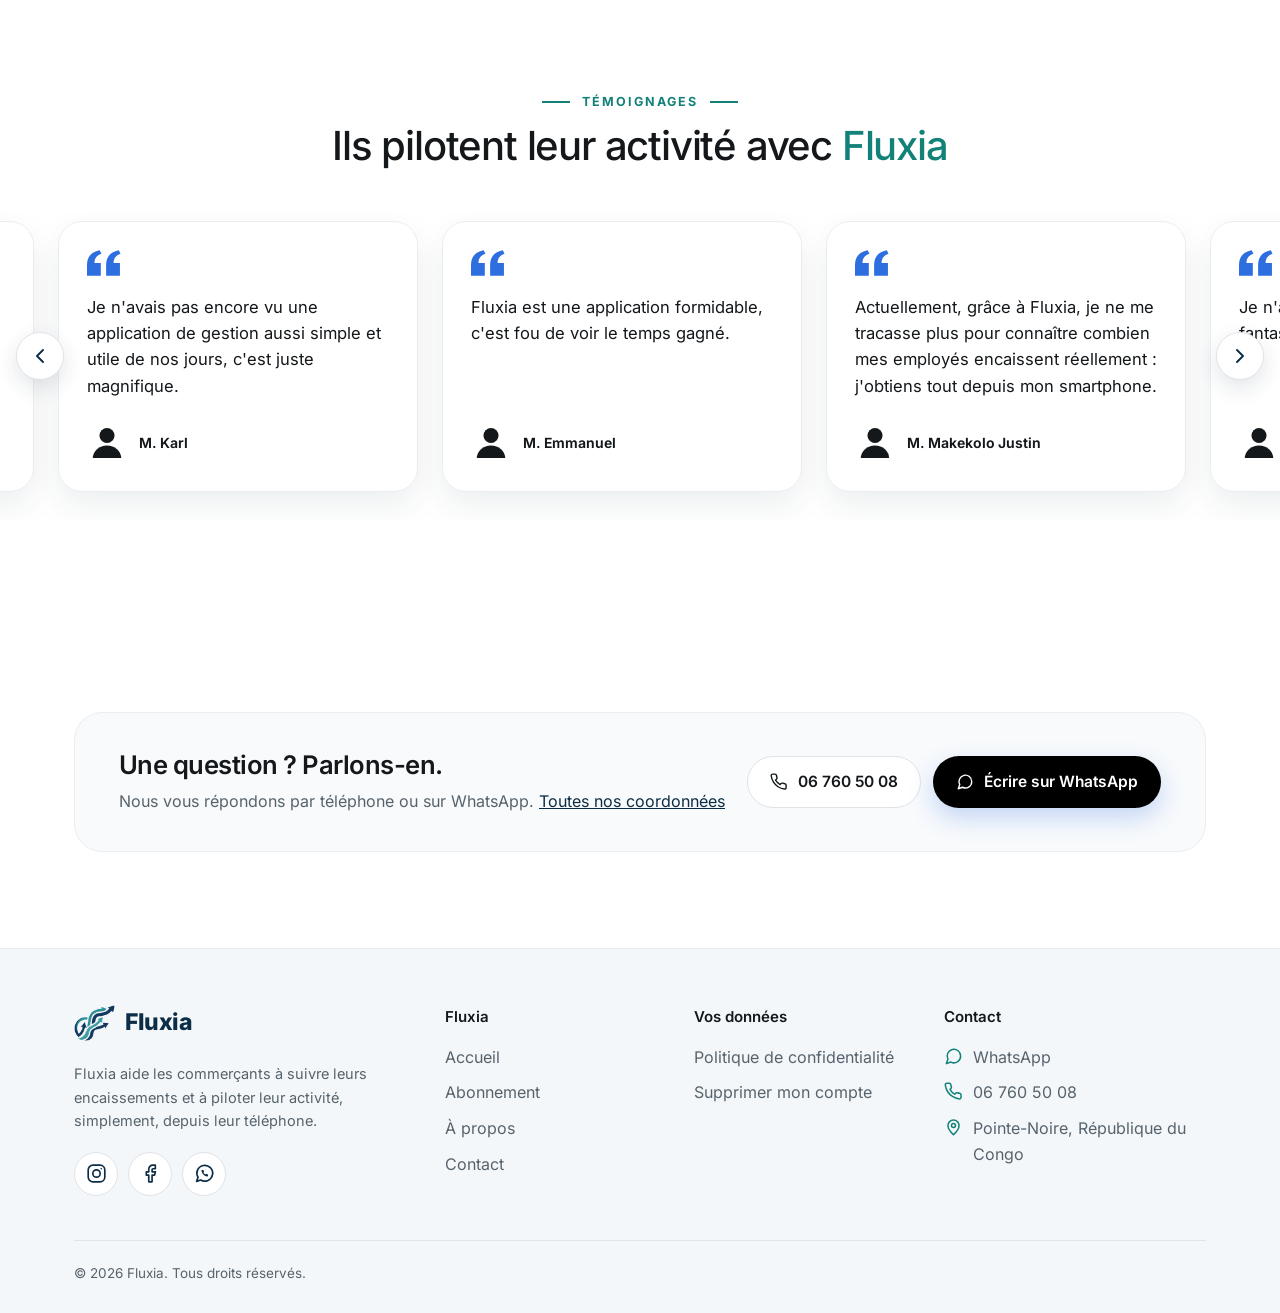
==== commit 2949f893: "Titre de l'accueil, image d'apercu du logo et disponibilite de 8 h a 18 h Co-Authored-By: Claude Opu" ====
--- a/index.html
+++ b/index.html
@@ -3,7 +3,7 @@
   <head>
     <meta charset="utf-8" />
     <meta name="viewport" content="width=device-width, initial-scale=1" />
-    <title>Fluxia</title>
+    <title>Fluxia, pilotage commercial</title>
     <meta
       name="description"
       content="Fluxia aide les commerçants du Congo à noter leurs encaissements en quelques secondes et à suivre leurs chiffres jour après jour, depuis leur téléphone. Essai gratuit de 14 jours."
@@ -13,6 +13,9 @@
     <meta property="og:locale" content="fr_FR" />
     <meta property="og:site_name" content="Fluxia" />
     <meta property="og:url" content="https://appfluxia.com/" />
+    <meta property="og:image" content="https://appfluxia.com/images/apercu-partage.png" />
+    <meta property="og:image:width" content="800" />
+    <meta property="og:image:height" content="420" />
     <link rel="canonical" href="https://appfluxia.com/" />
     <meta
       property="og:title"
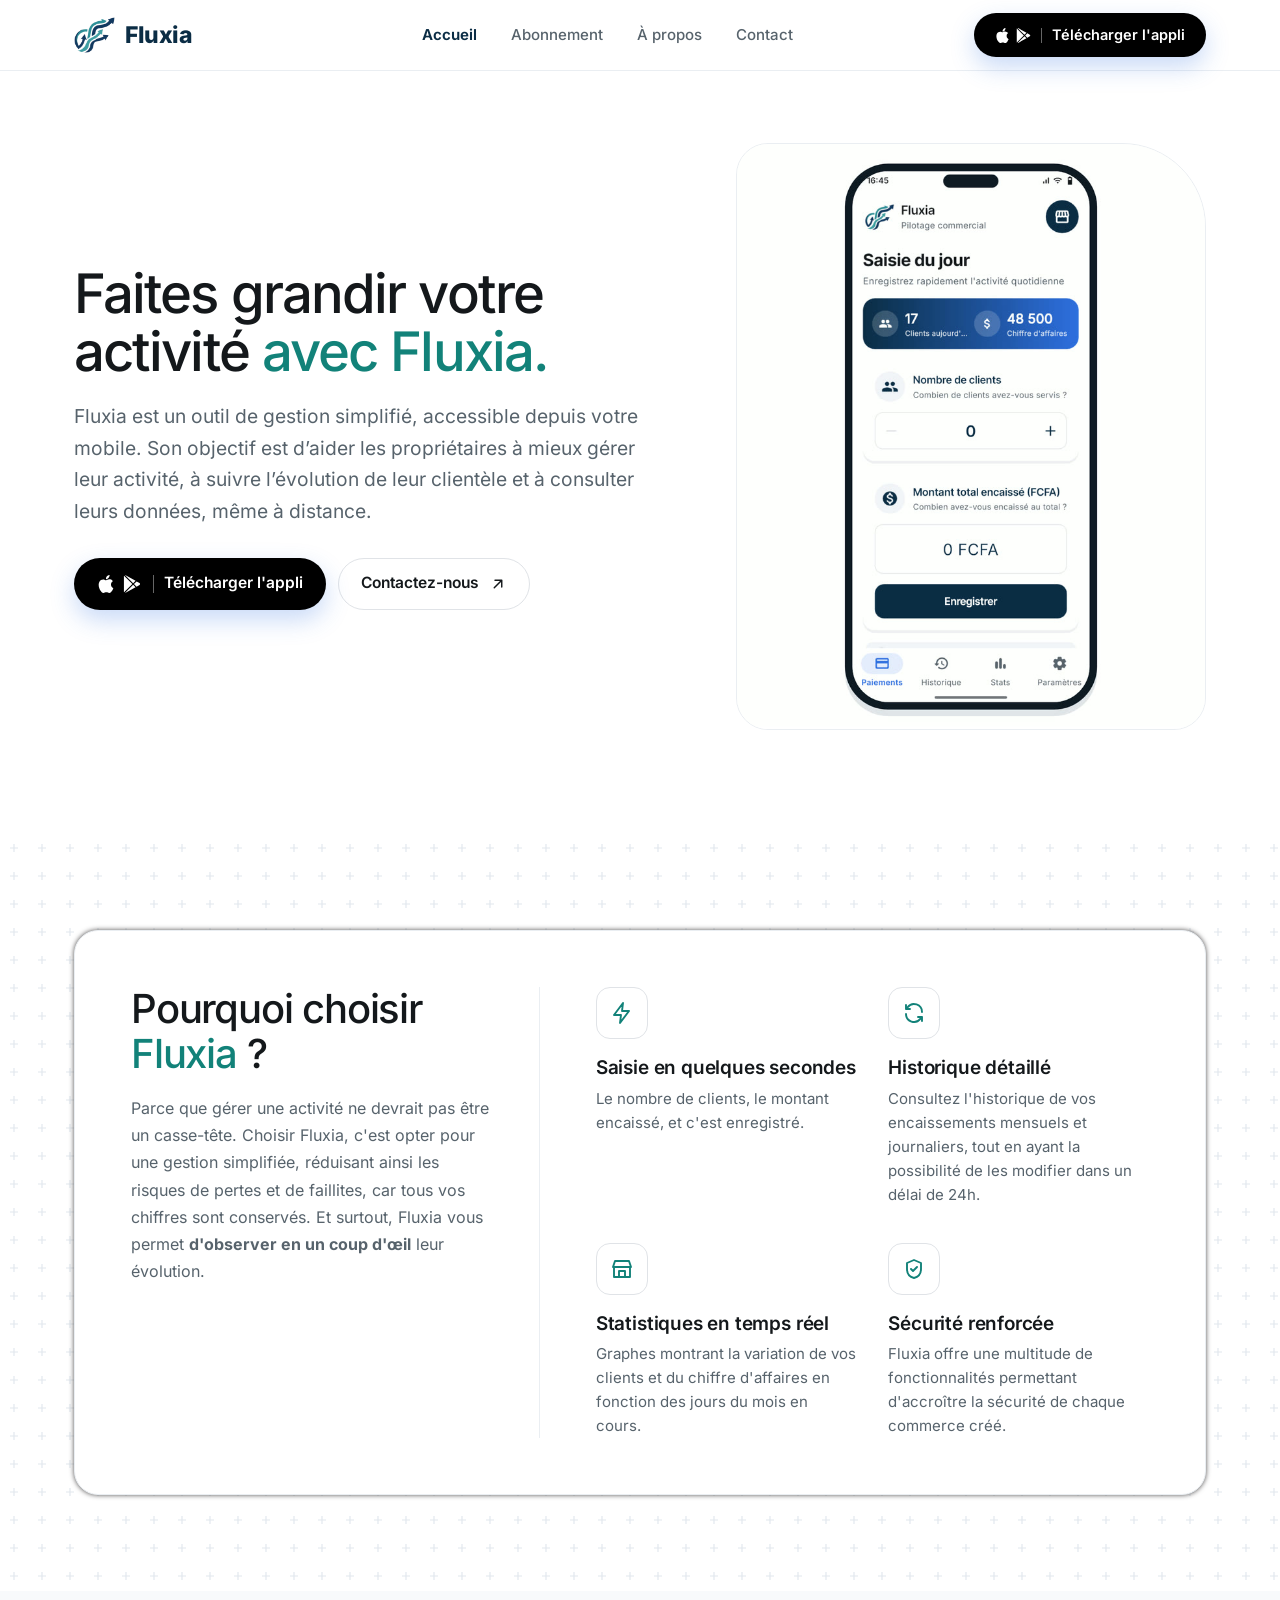
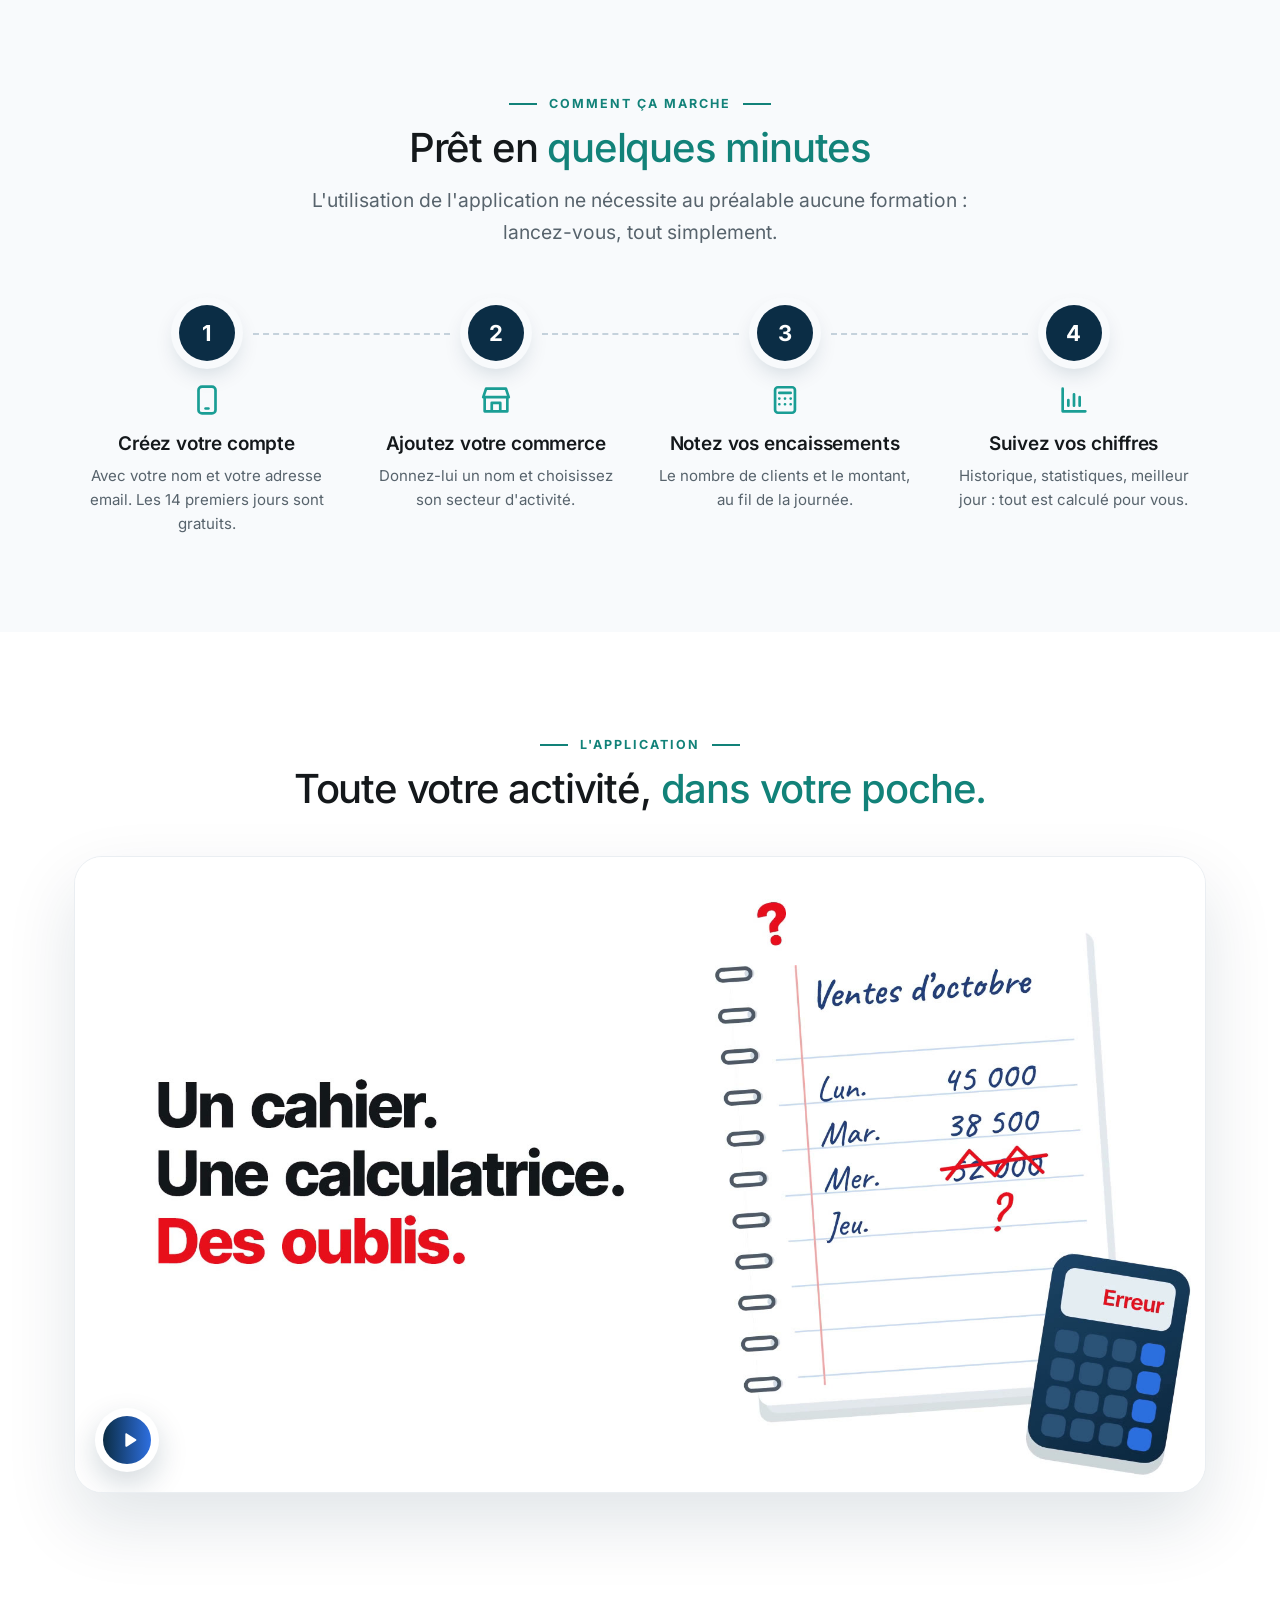
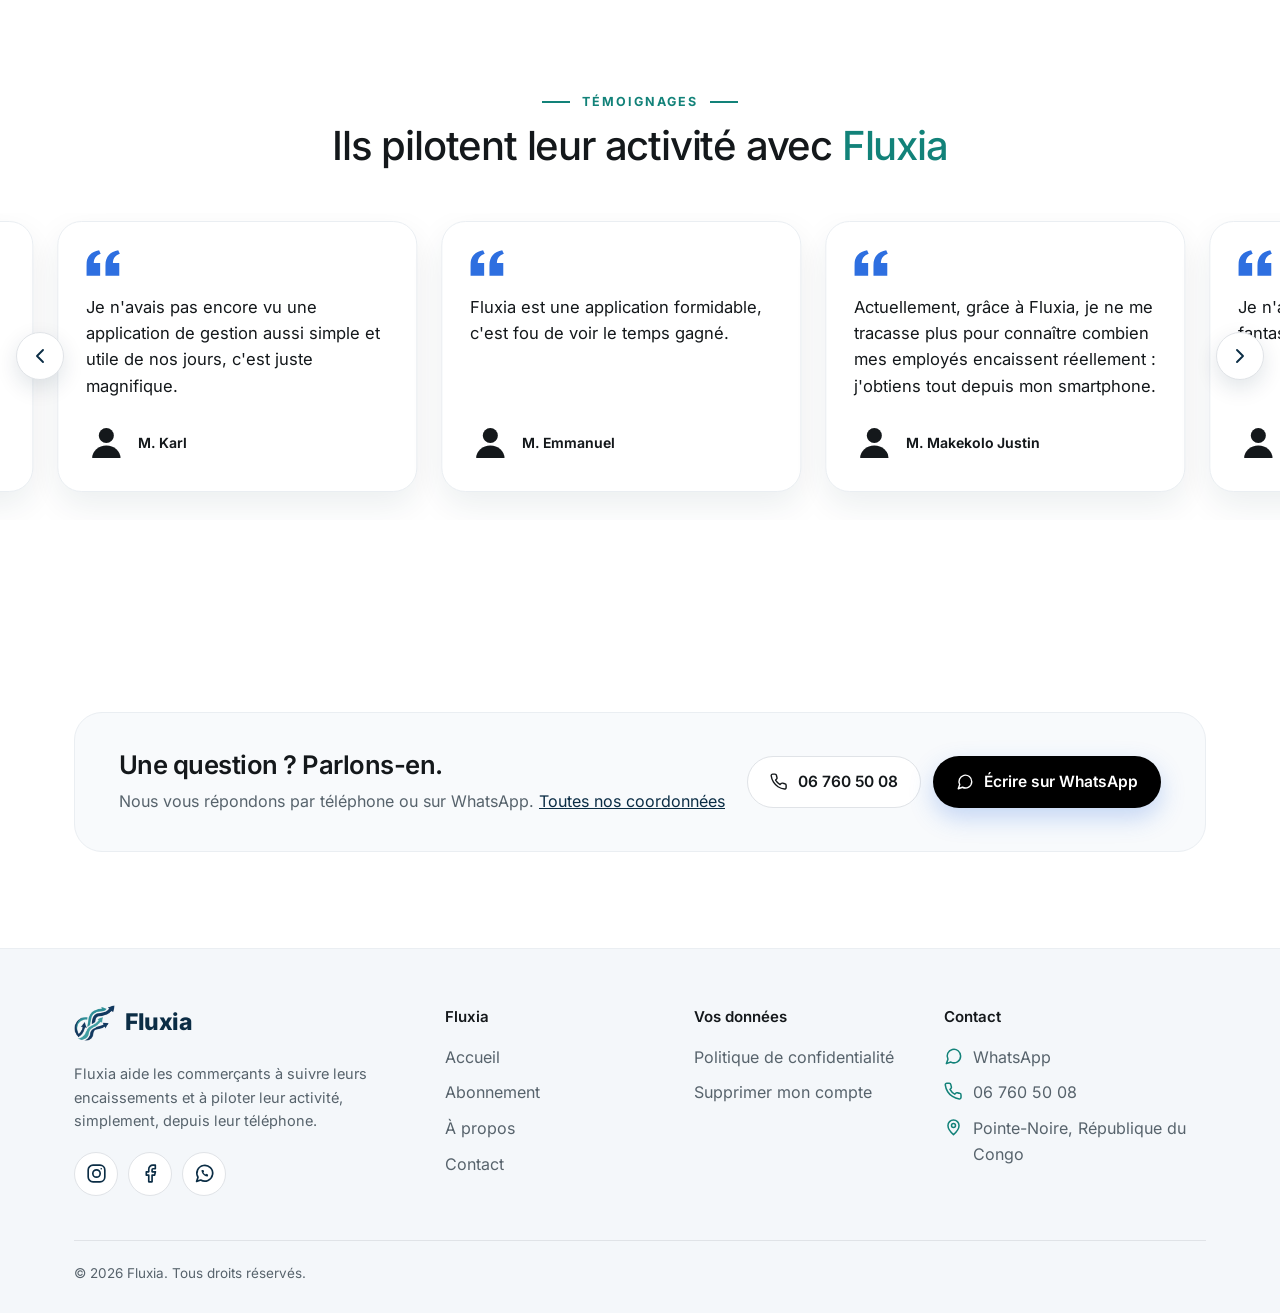
==== commit 6392e7c1: "Videos non telechargeables : sans bouton de telechargement ni clic droit Co-Authored-By: Claude Opus" ====
--- a/index.html
+++ b/index.html
@@ -133,6 +133,7 @@
             <div class="cadre-image cadre-video">
               <video
                 class="video-demo"
+                controlslist="nodownload"
                 autoplay
                 muted
                 loop
@@ -294,6 +295,7 @@
             <video
               class="lecteur-video"
               controls
+              controlslist="nodownload"
               preload="none"
               playsinline
               poster="images/presentation-affiche.jpg"
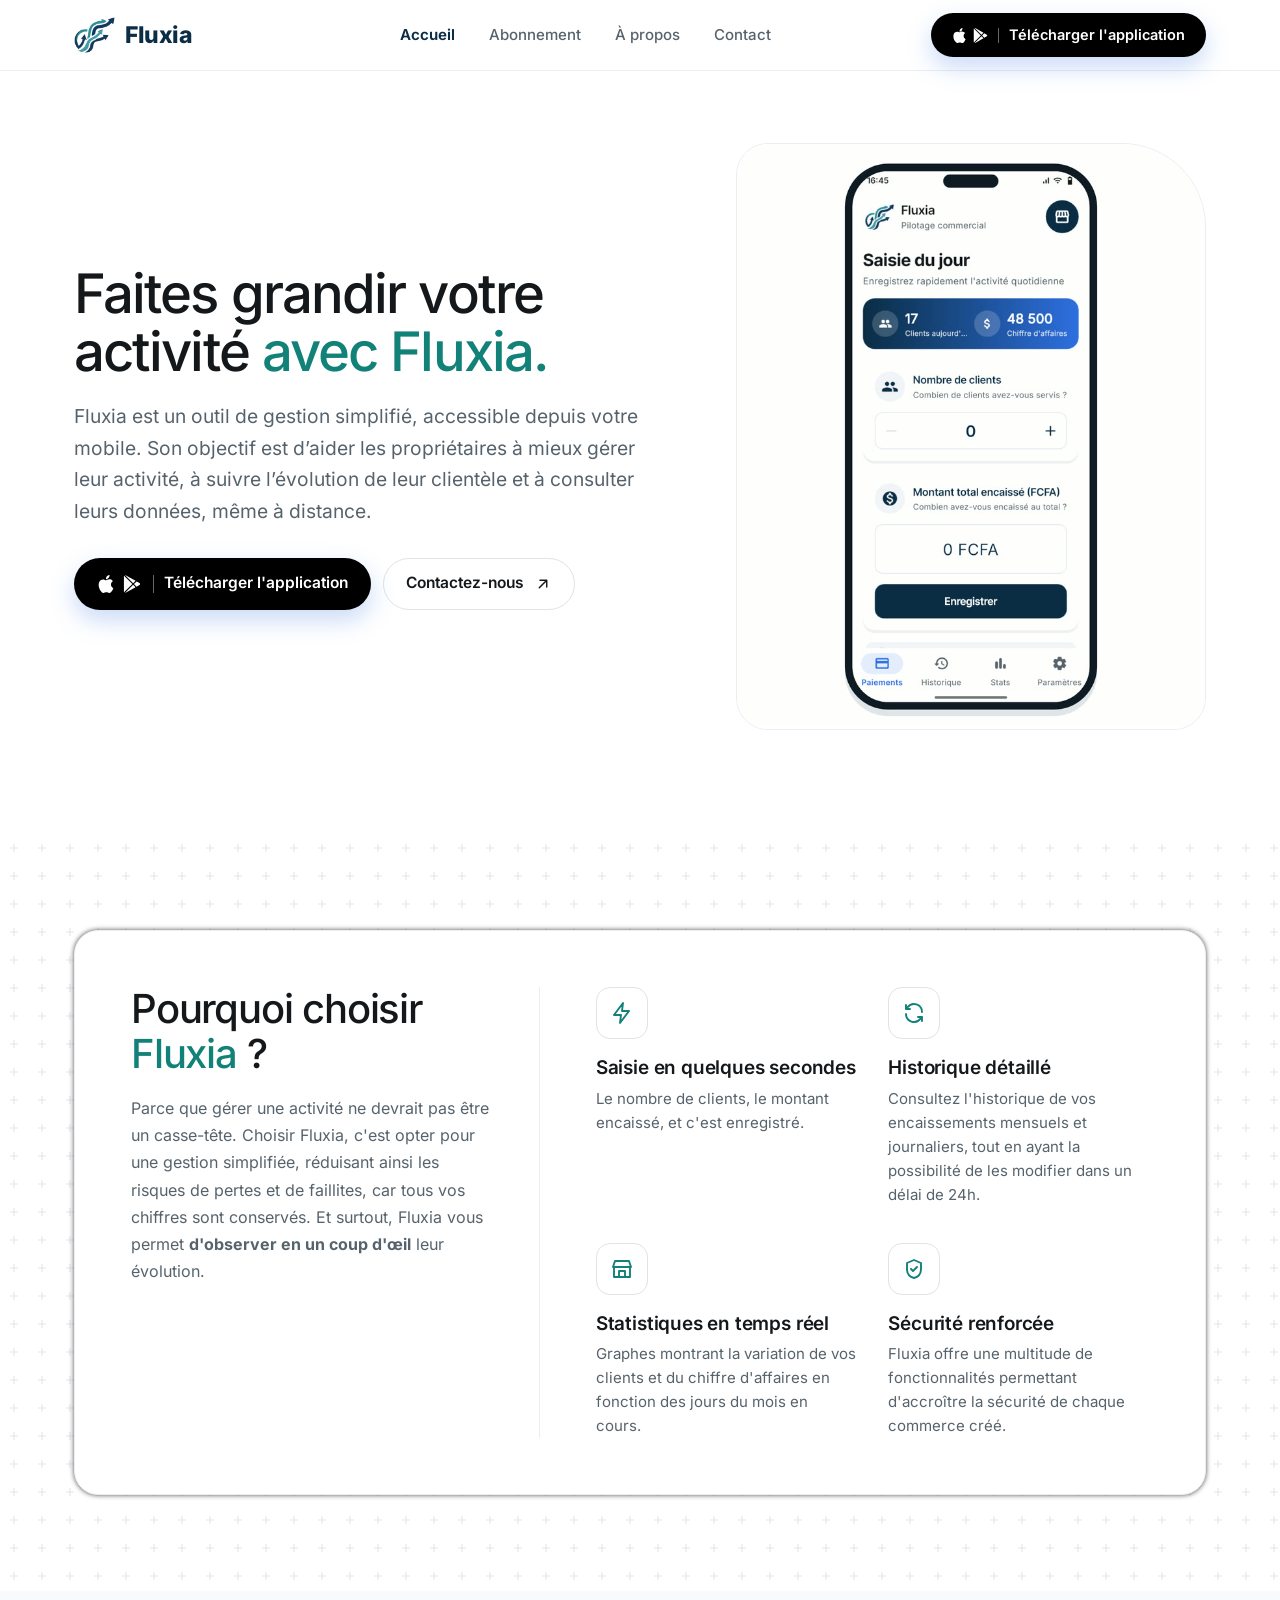
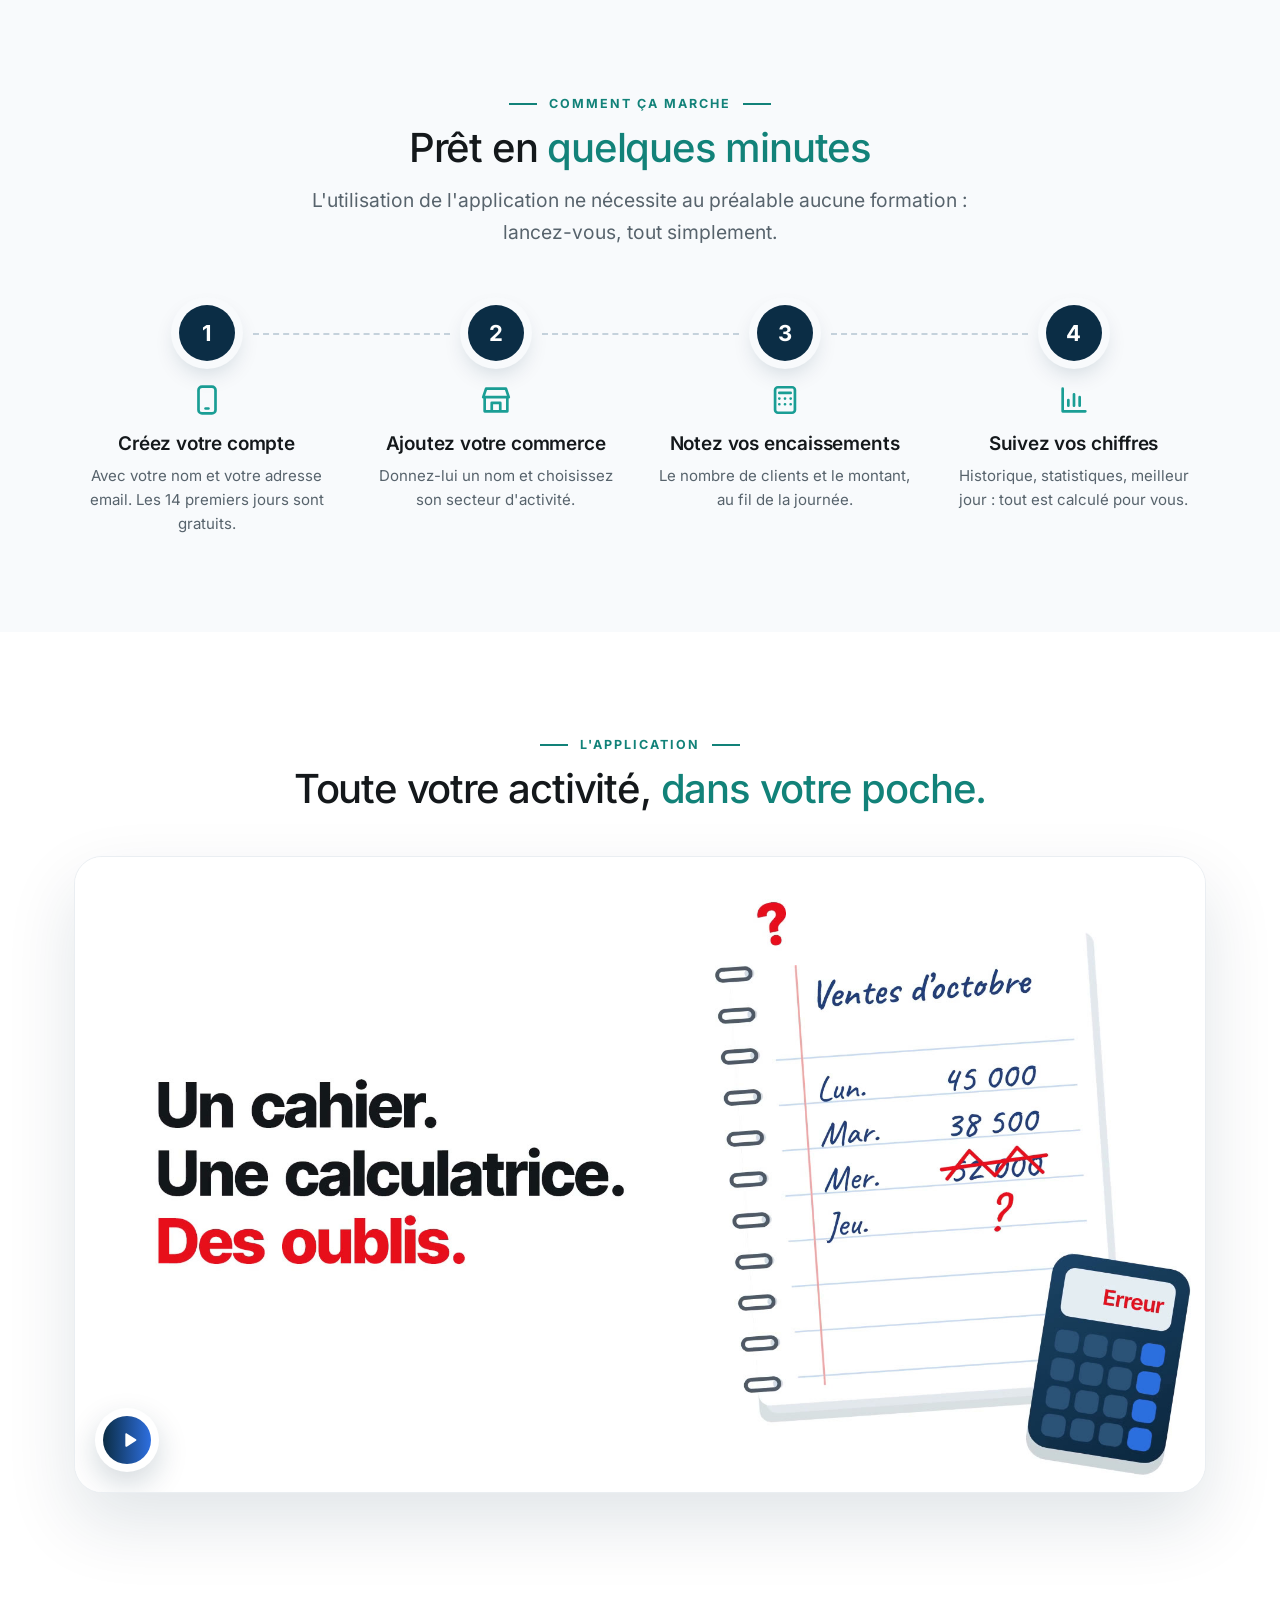
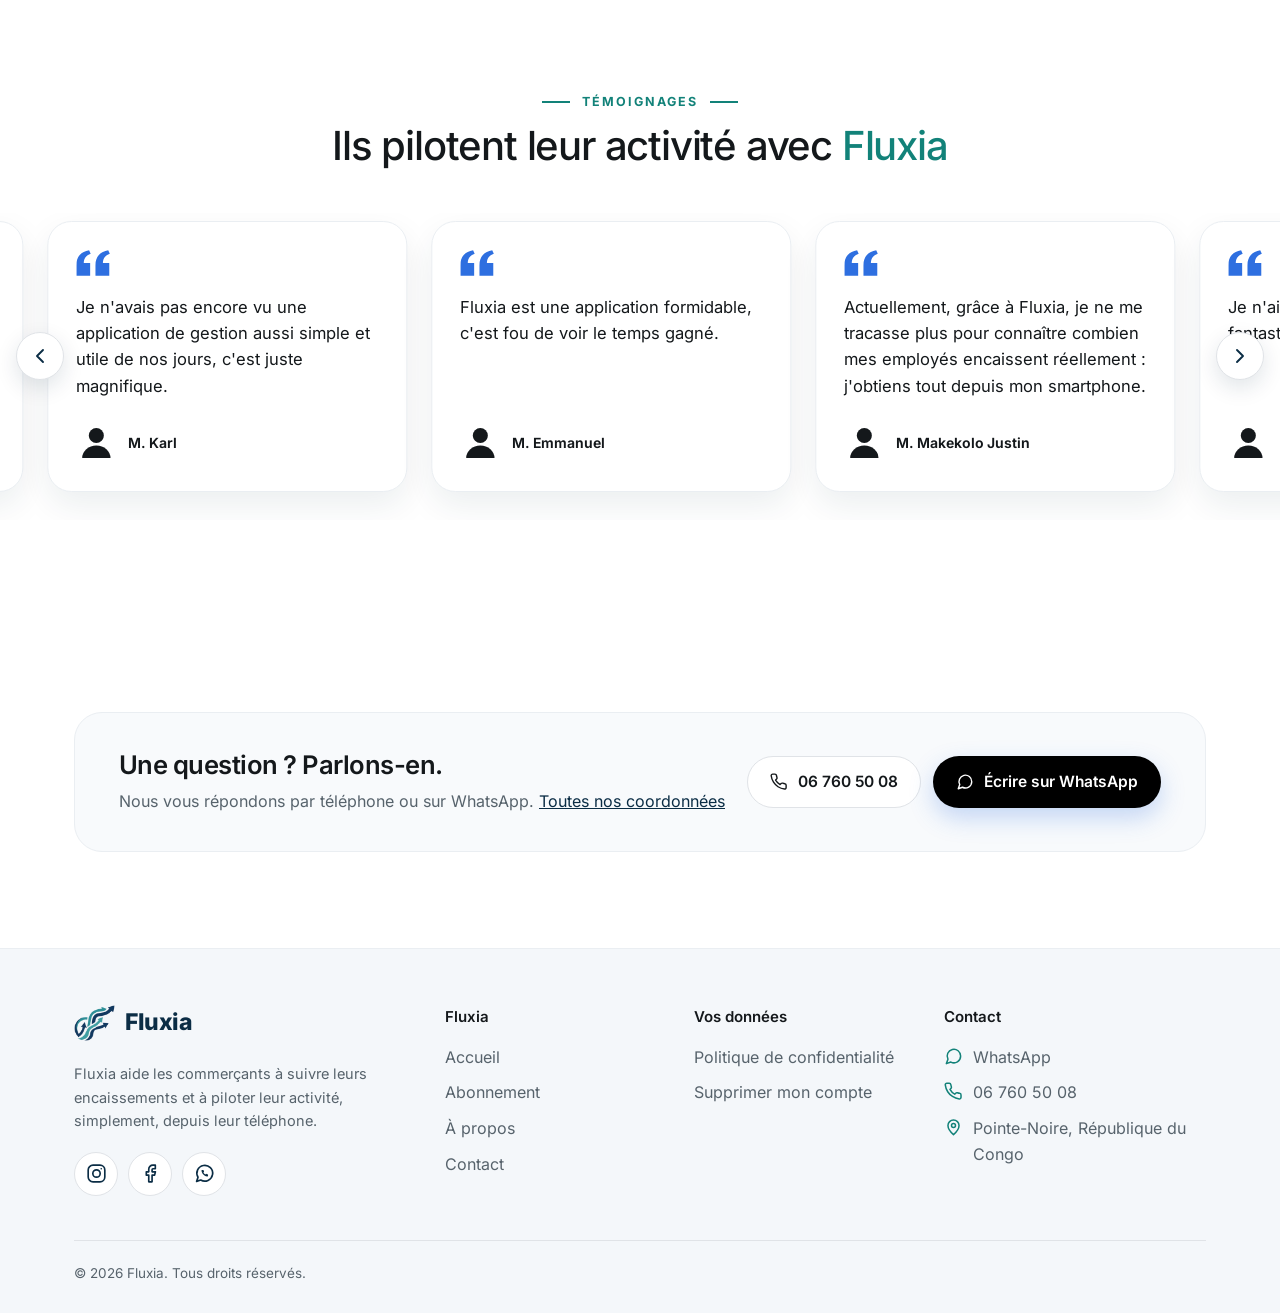
==== commit c900d68f: "Boutons de l'accueil : Telecharger l'application Co-Authored-By: Claude Opus 5.5 <noreply@anthropic." ====
--- a/index.html
+++ b/index.html
@@ -64,7 +64,7 @@
                 <svg class="icone"><use href="#i-apple"></use></svg>
                 <svg class="icone"><use href="#i-google-play"></use></svg>
               </span>
-              Télécharger l'appli
+              Télécharger l'application
             </a>
           </div>
         </nav>
@@ -111,7 +111,7 @@
                   <svg class="icone"><use href="#i-apple"></use></svg>
                   <svg class="icone"><use href="#i-google-play"></use></svg>
                 </span>
-                Télécharger l'appli
+                Télécharger l'application
               </a>
               <a
                 class="bouton bouton-contour"
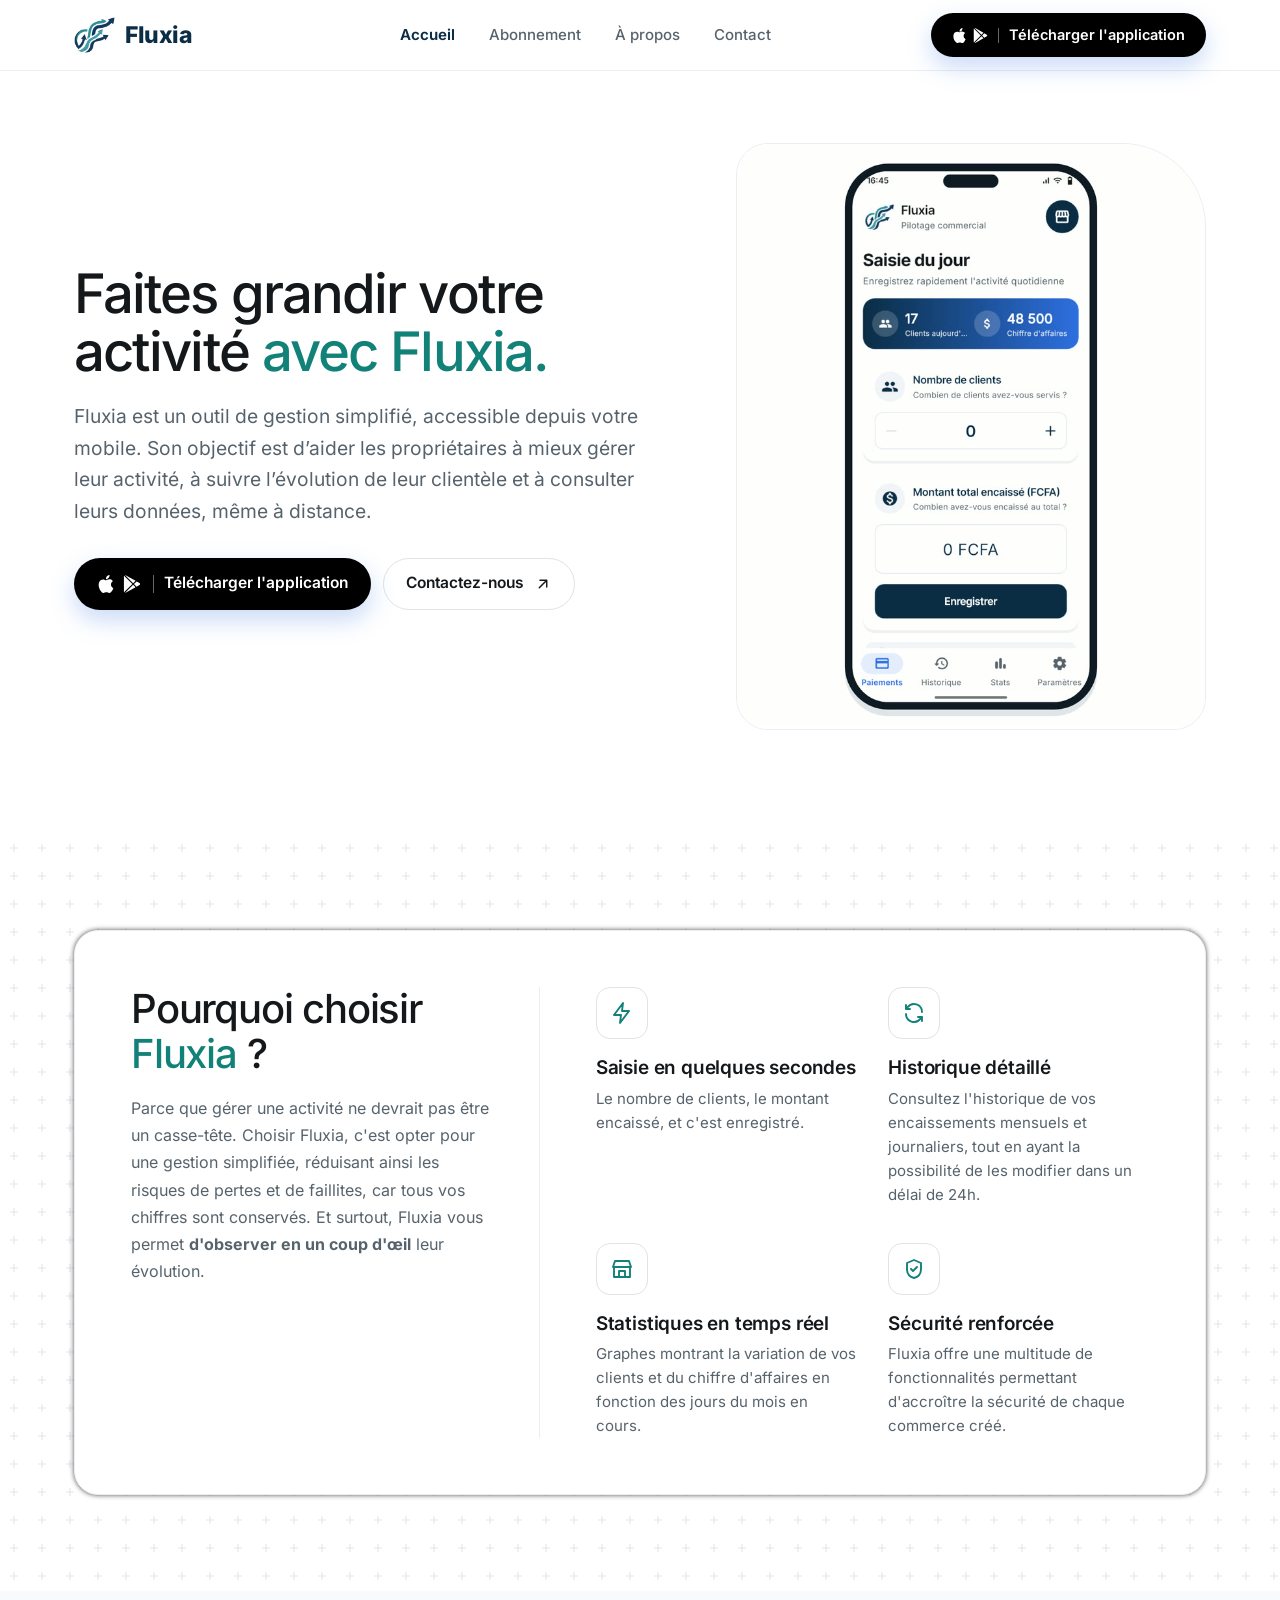
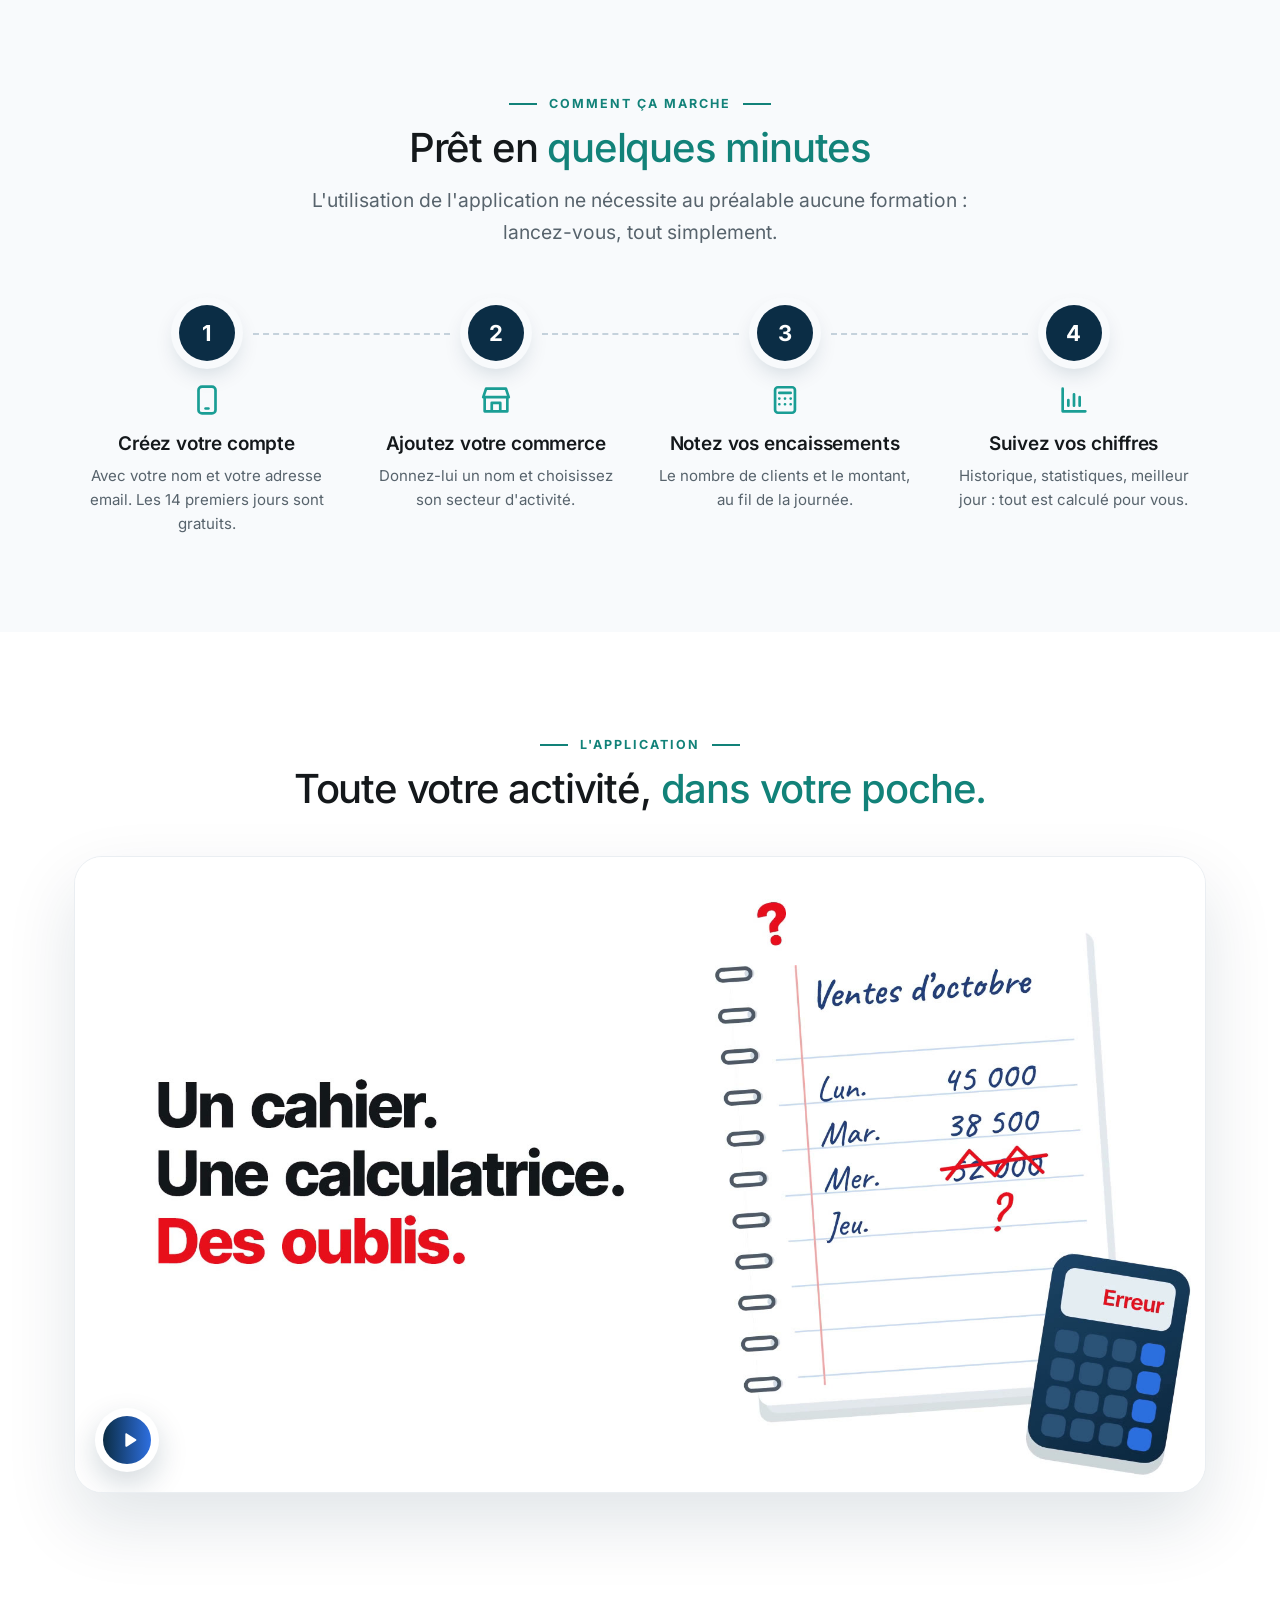
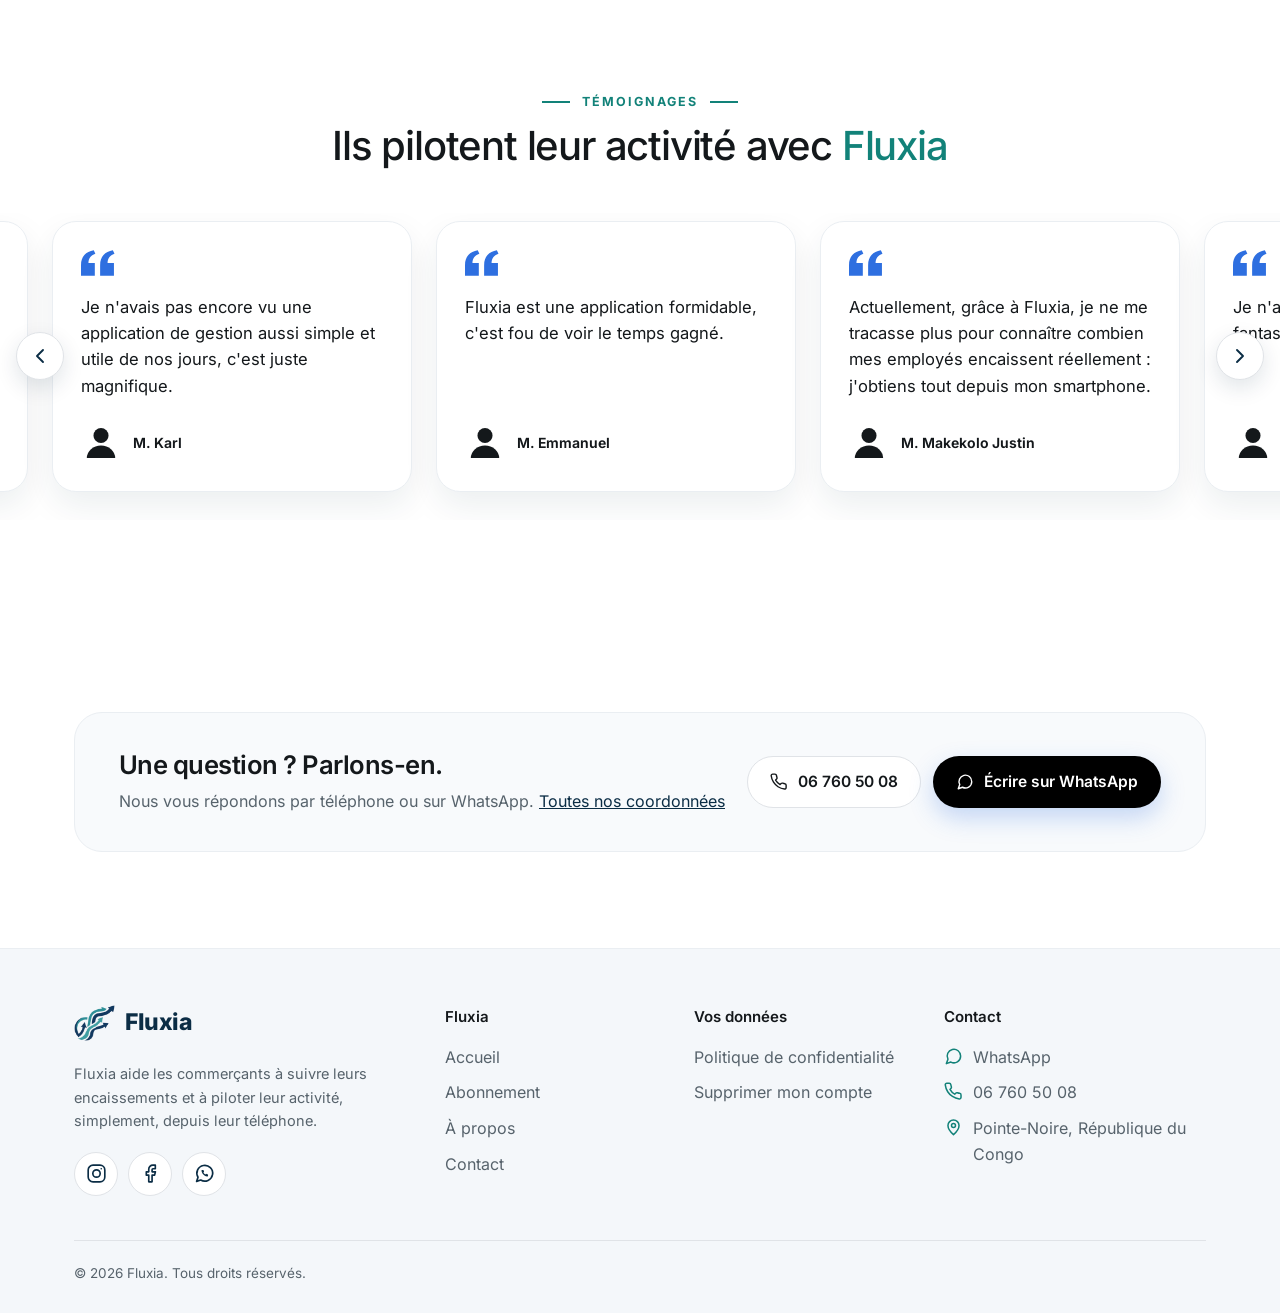
==== commit 3e81ae65: "Accueil : nom du site « Fluxia » pour Google Données structurées WebSite (name, url) dans l'en-tête " ====
--- a/index.html
+++ b/index.html
@@ -25,6 +25,14 @@
       property="og:description"
       content="Notez vos encaissements en quelques secondes et suivez vos chiffres, pour tous vos commerces, depuis votre téléphone."
     />
+    <script type="application/ld+json">
+      {
+        "@context": "https://schema.org",
+        "@type": "WebSite",
+        "name": "Fluxia",
+        "url": "https://appfluxia.com/"
+      }
+    </script>
     <link
       rel="icon"
       type="image/png"
--- a/css/style.css
+++ b/css/style.css
@@ -1684,6 +1684,153 @@
   align-self: flex-start;
 }
 
+/* Paiement de l'abonnement (js/paiement.js) : un seul bloc data-etat à la
+   fois. « indisponible » garde la mise en page de la carte elle-même. */
+.carte-paiement [hidden] {
+  display: none !important;
+}
+
+.paiement-indisponible {
+  display: flex;
+  flex: 1;
+  flex-direction: column;
+  gap: 4px;
+}
+
+.paiement-etape {
+  display: grid;
+  gap: 14px;
+  justify-items: start;
+}
+
+.paiement-etape > p {
+  margin: 0;
+}
+
+.paiement-etape h2 {
+  margin-top: 6px;
+}
+
+.paiement-etape .bouton {
+  margin-top: 0;
+  align-self: auto;
+}
+
+.paiement-etape .bouton:disabled {
+  opacity: 0.7;
+  cursor: progress;
+}
+
+.paiement-etape .bouton-bloc,
+.paiement-etape .champ,
+.paiement-etat,
+.paiement-historique {
+  justify-self: stretch;
+}
+
+.carte-paiement .champ-erreur {
+  color: var(--erreur);
+}
+
+.carte-paiement .paiement-note {
+  font-size: 14px;
+  line-height: 1.55;
+}
+
+.carte-paiement .formulaire-statut {
+  margin-top: 16px;
+}
+
+.carte-paiement .formulaire-statut p {
+  margin: 0;
+  color: var(--texte);
+}
+
+.paiement-connecte strong {
+  color: var(--texte);
+  font-weight: 600;
+  overflow-wrap: anywhere;
+}
+
+/* « Se déconnecter » : un bouton qui a l'air d'un lien. */
+.lien-bouton {
+  padding: 0;
+  border: 0;
+  background: none;
+  color: var(--marine);
+  font: inherit;
+  font-weight: 600;
+  text-decoration: underline;
+  cursor: pointer;
+}
+
+/* État de l'abonnement : en menthe, ou en orange s'il a expiré. */
+.paiement-etat {
+  display: grid;
+  gap: 2px;
+  padding: 14px 16px;
+  border: 1px solid var(--menthe);
+  border-radius: 16px;
+  background: var(--menthe-pale);
+}
+
+.paiement-etat strong {
+  color: var(--texte);
+  font-weight: 600;
+}
+
+.paiement-etat--expire {
+  border-color: #F2D7A6;
+  background: var(--bientot-fond);
+}
+
+.paiement-historique {
+  margin-top: 8px;
+}
+
+.paiement-historique h3 {
+  font-size: 1.05rem;
+}
+
+.paiement-historique ul {
+  margin: 8px 0 0;
+  padding: 0;
+  list-style: none;
+}
+
+.paiement-historique li {
+  display: flex;
+  align-items: baseline;
+  justify-content: space-between;
+  gap: 12px;
+  padding: 12px 0;
+  border-top: 1px solid var(--bordure-douce);
+}
+
+.paiement-historique .paiement-date {
+  display: block;
+  color: var(--texte);
+  font-size: 14.5px;
+  font-weight: 600;
+}
+
+.paiement-historique .paiement-periode {
+  color: var(--texte-doux);
+  font-size: 13.5px;
+}
+
+.paiement-historique .paiement-montant {
+  flex-shrink: 0;
+  color: var(--texte);
+  font-weight: 600;
+  white-space: nowrap;
+}
+
+.paiement-historique > p {
+  margin: 8px 0 0;
+  font-size: 14.5px;
+}
+
 @media (min-width: 960px) {
   .tarifs {
     grid-template-columns: 1.1fr 0.9fr;
@@ -2116,6 +2263,40 @@
   .formulaire-ligne {
     grid-template-columns: 1fr 1fr;
   }
+}
+
+/* Page /auth/ : liens des emails de Fluxia ouverts sans l'application
+   (js/auth.js montre un seul bloc à la fois). */
+.page-auth {
+  padding: 48px 0 72px;
+}
+
+.page-auth-carte {
+  max-width: 520px;
+  margin: 0 auto;
+}
+
+.page-auth-carte [data-etat] {
+  display: grid;
+  gap: 16px;
+  justify-items: start;
+}
+
+.page-auth-carte .bouton-bloc,
+.page-auth-carte .champ {
+  justify-self: stretch;
+}
+
+.page-auth-carte .chapeau {
+  margin: 0;
+}
+
+.page-auth-carte .formulaire-statut {
+  margin-top: 16px;
+}
+
+.page-auth-carte [hidden] {
+  display: none !important;
 }
 
 @media (min-width: 960px) {
